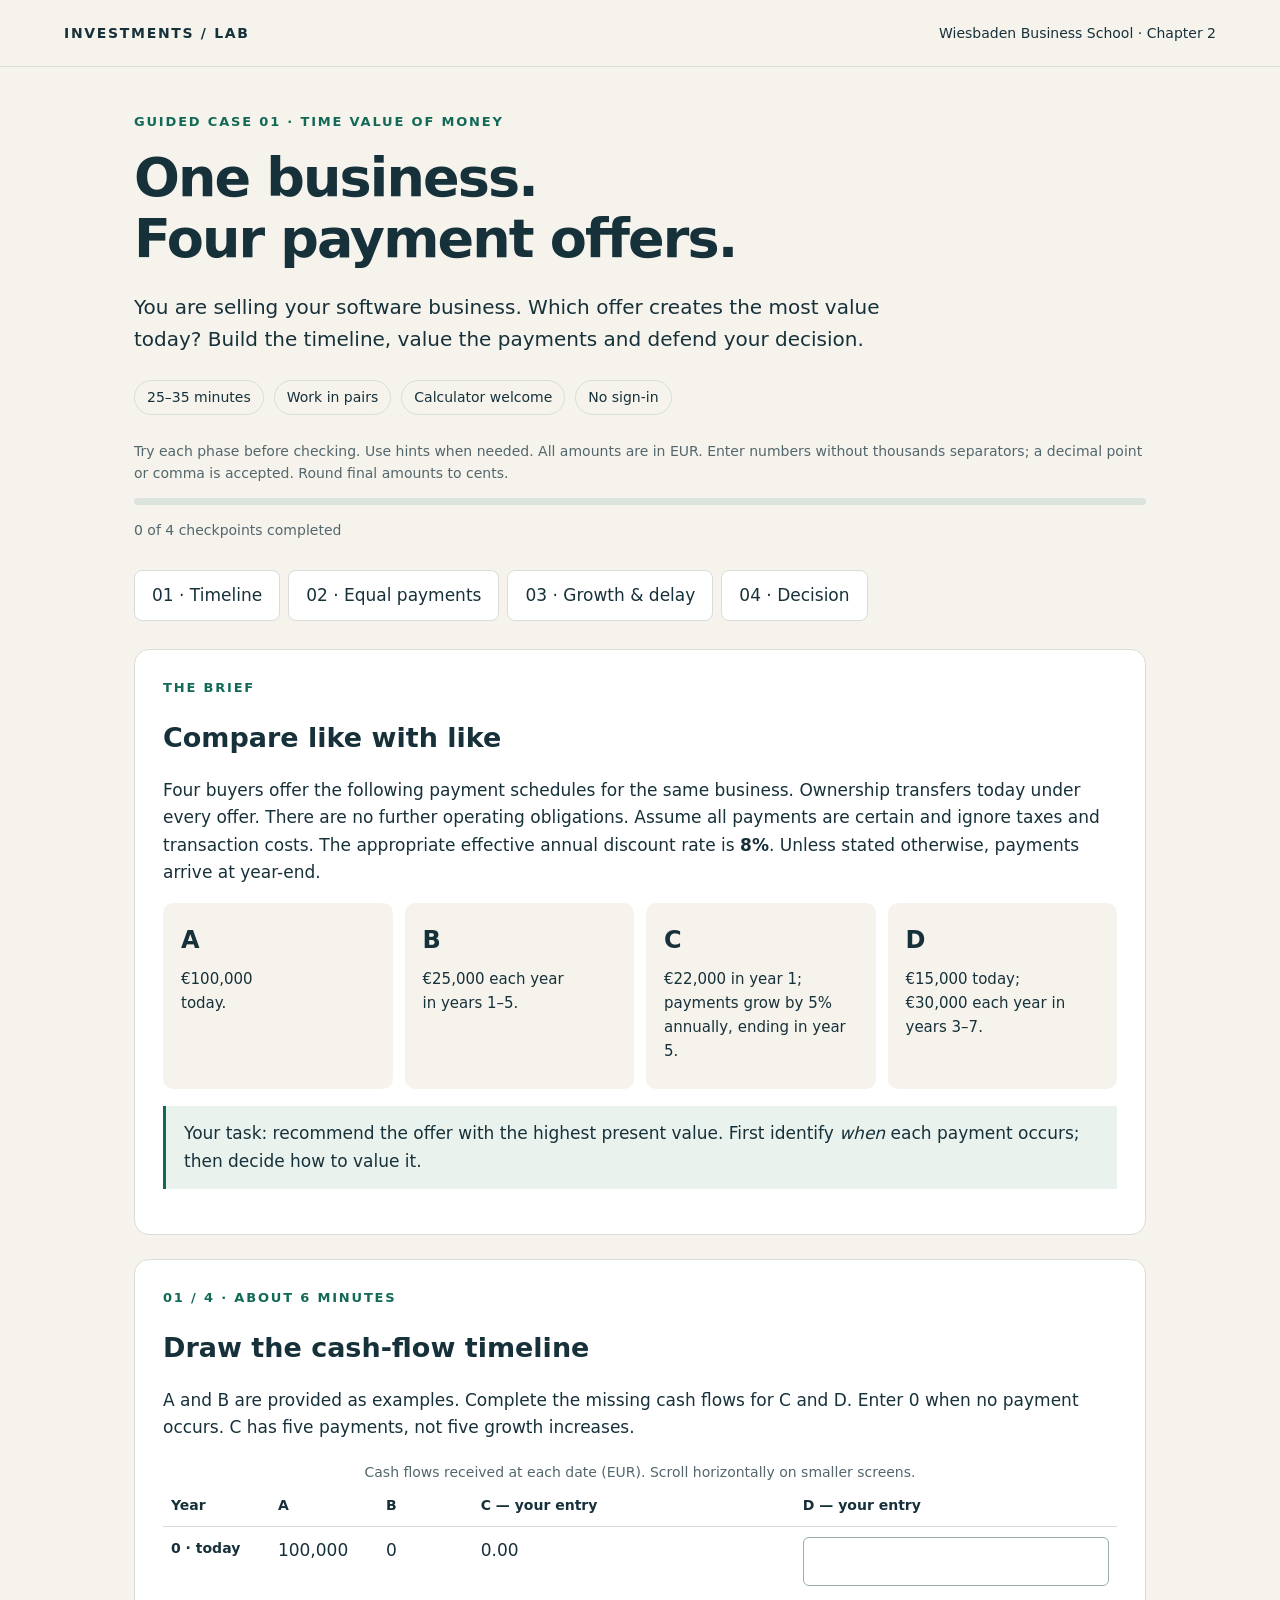
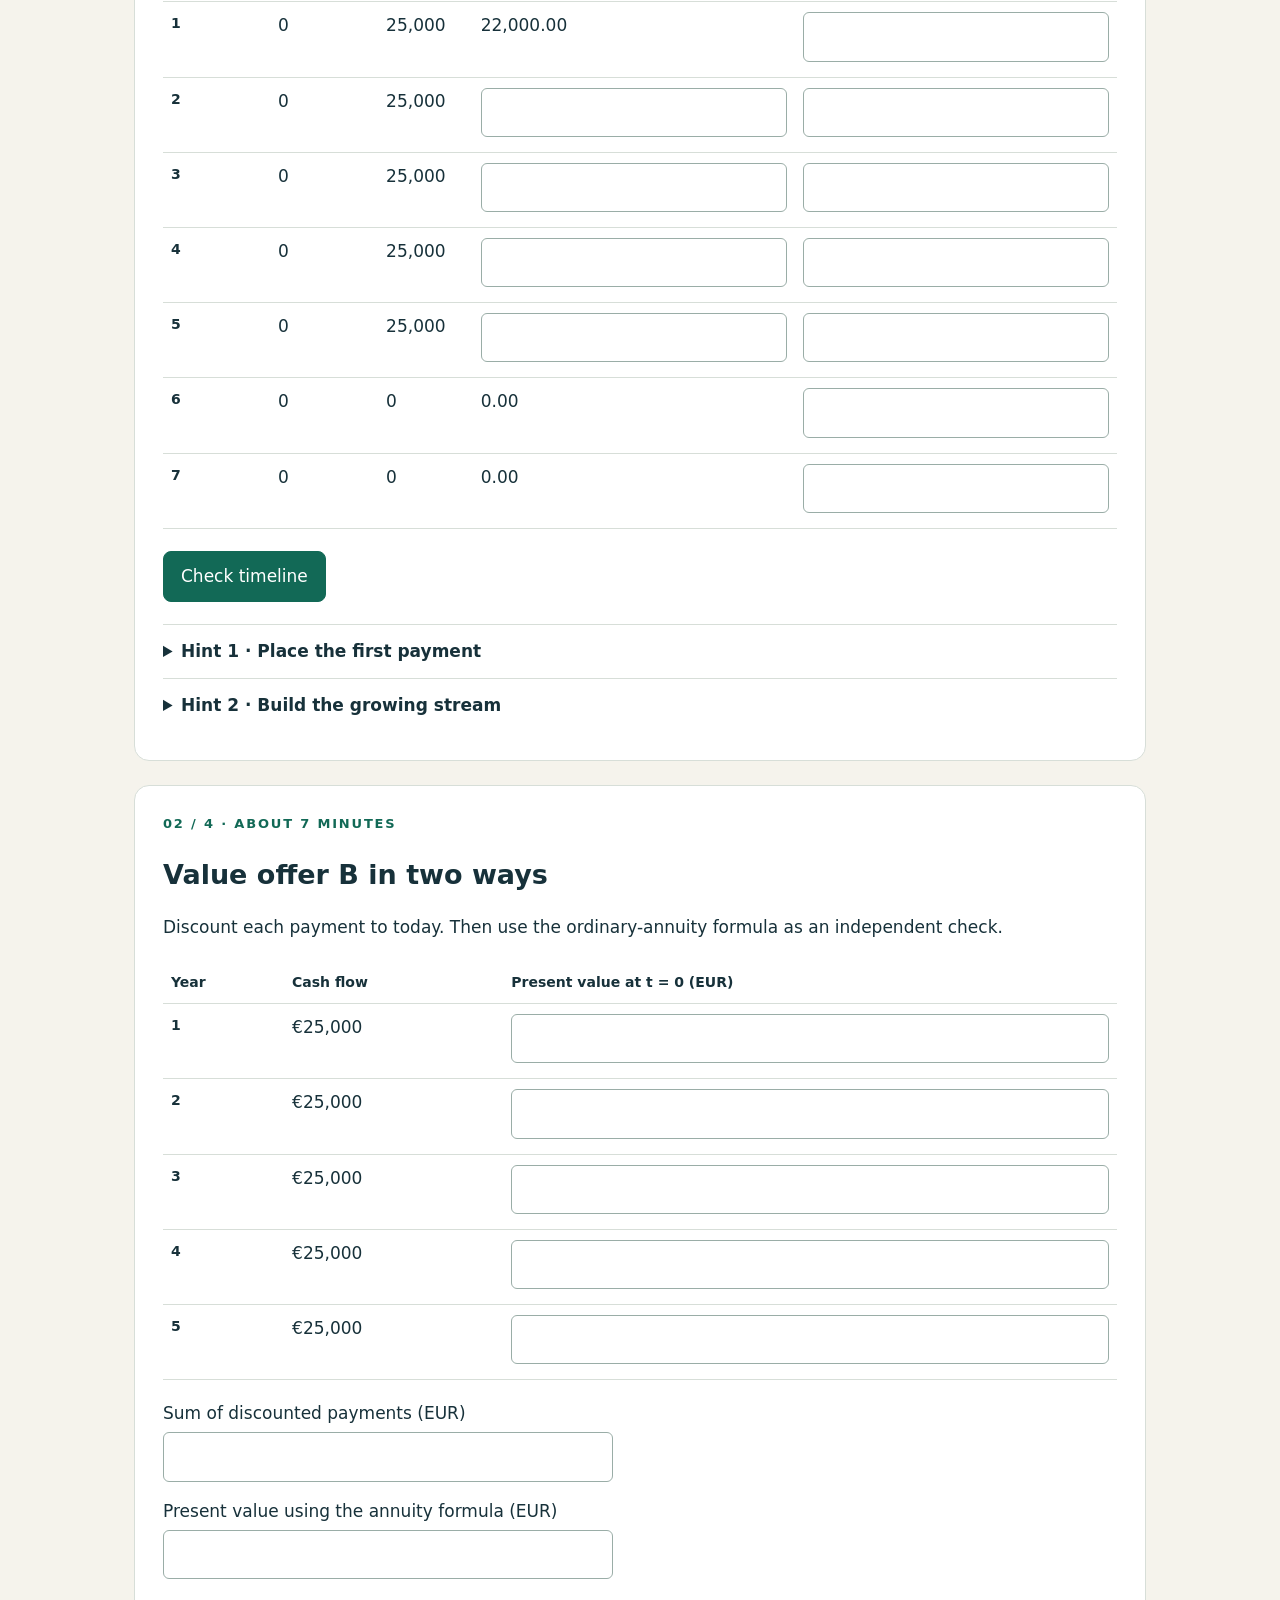
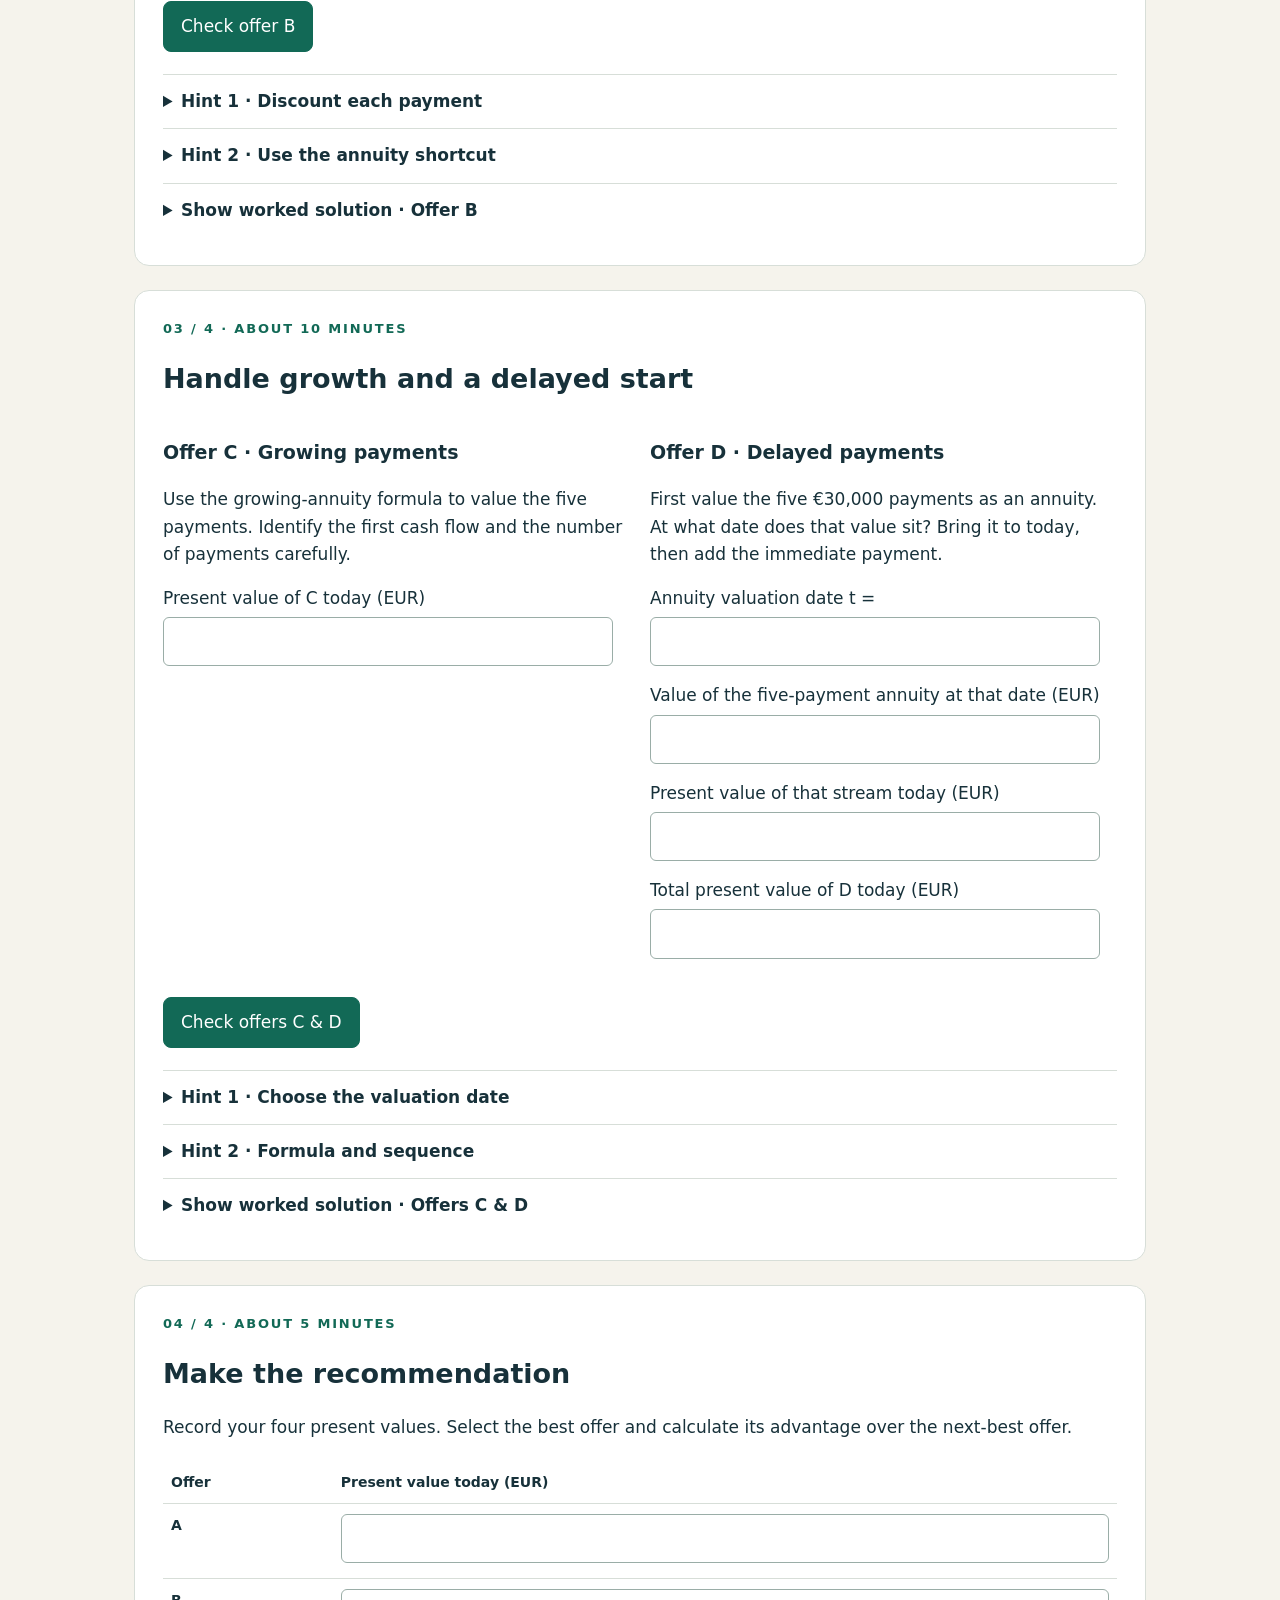
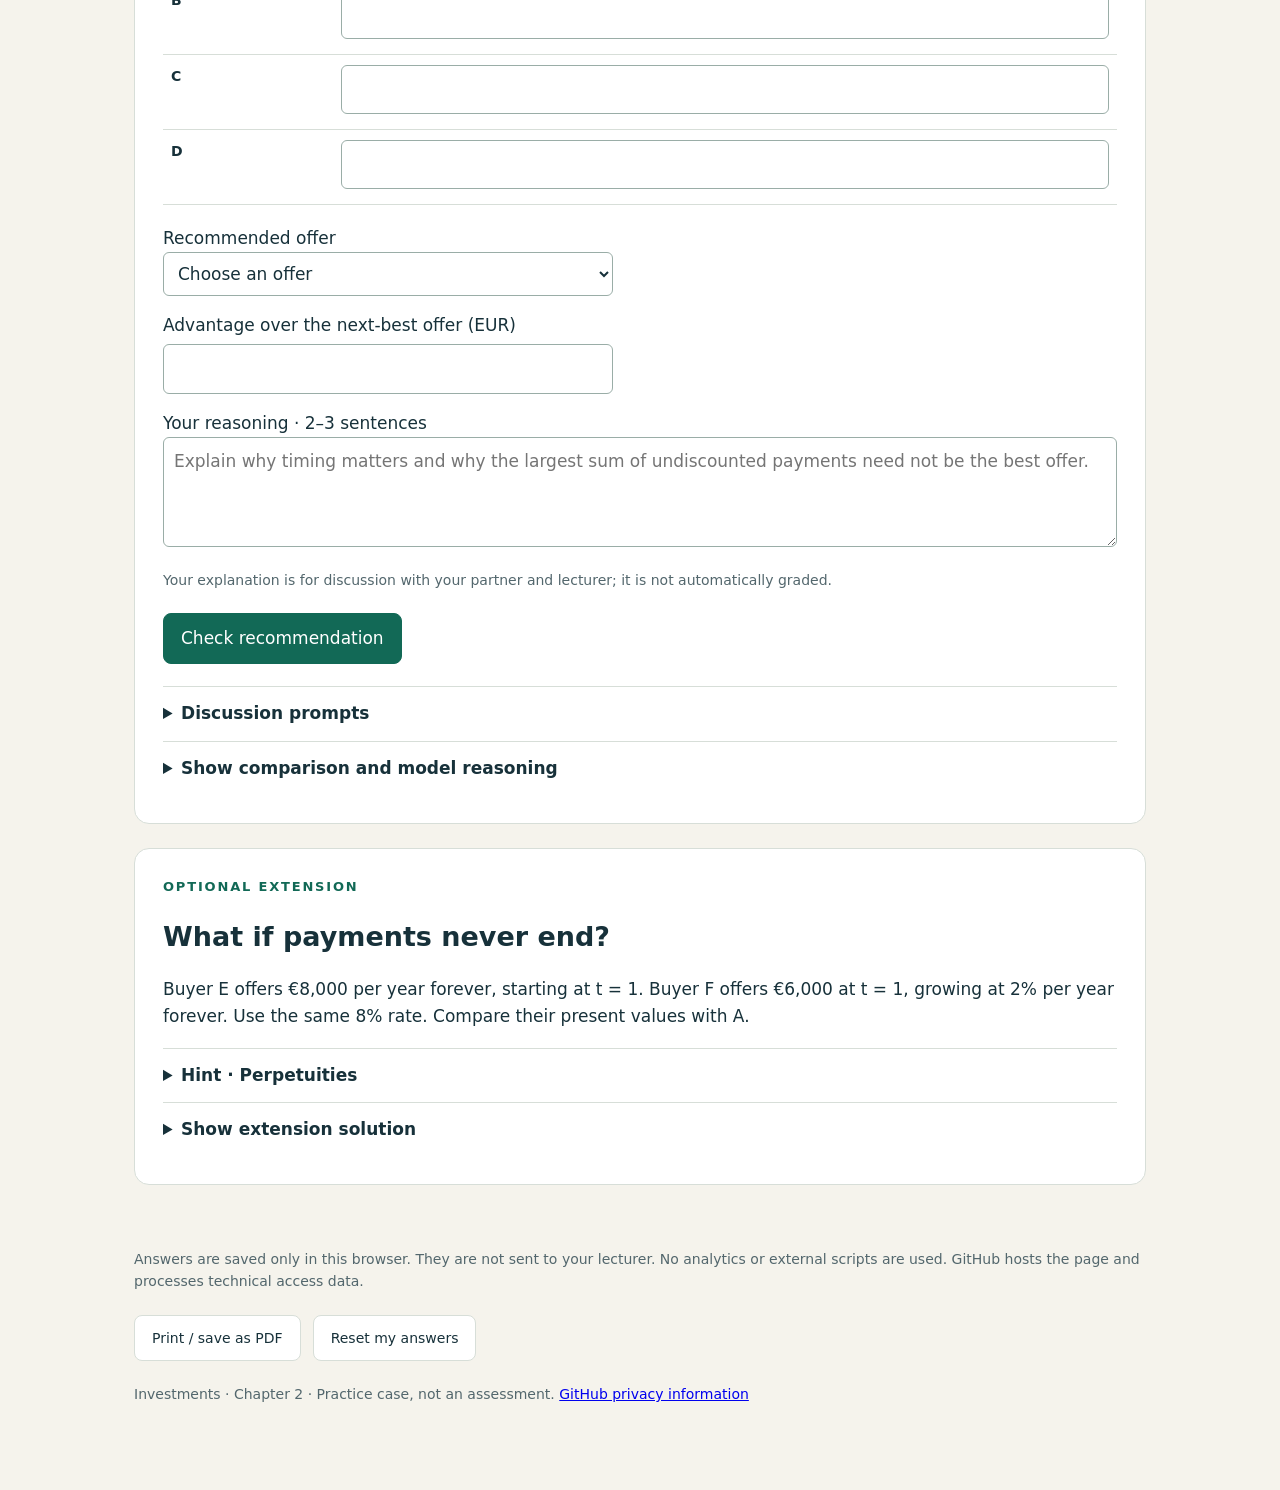
==== chapter2/index.html @ d0135a2a "Give Chapter 2 a standalone URL without links to other cases" ====
<!doctype html>
<html lang="en"><head><meta charset="utf-8"><meta name="viewport" content="width=device-width,initial-scale=1"><meta name="description" content="A guided Investments case on discounting, annuities and payment timing."><title>Investments Lab · Selling a software business</title>
<style>
:root{--ink:#17313a;--muted:#53676d;--paper:#f5f3ec;--line:#d7ded8;--green:#126956;--light:#e9f2ed;--orange:#a14916}*{box-sizing:border-box}body{margin:0;background:var(--paper);color:var(--ink);font:17px/1.6 system-ui,sans-serif}header{padding:22px max(5vw,20px);border-bottom:1px solid var(--line);display:flex;justify-content:space-between;gap:20px;font-size:14px}header strong{letter-spacing:.12em}main{max-width:1060px;margin:auto;padding:45px 24px}h1{font-size:clamp(32px,5vw,54px);line-height:1.12;letter-spacing:-.035em;margin:15px 0 22px;max-width:780px}h2{font-size:27px;line-height:1.25}h3{font-size:19px}.eyebrow{font-size:13px;text-transform:uppercase;letter-spacing:.14em;color:var(--green);font-weight:700}.lead{max-width:760px;font-size:20px}.meta{display:flex;flex-wrap:wrap;gap:10px;margin:25px 0}.meta span{border:1px solid var(--line);padding:5px 12px;border-radius:30px;font-size:14px}nav{display:flex;gap:8px;flex-wrap:wrap;margin:28px 0}button,nav a{font:inherit;cursor:pointer;border:1px solid var(--line);border-radius:8px;padding:11px 17px;background:white;color:var(--ink);text-decoration:none}button.primary{background:var(--green);color:white;border-color:var(--green)}button:hover,nav a:hover{filter:brightness(.95)}:focus-visible{outline:3px solid #c47f19;outline-offset:3px}section{background:#fff;border:1px solid var(--line);border-radius:15px;padding:28px;margin:24px 0;scroll-margin-top:15px}.cards{display:grid;grid-template-columns:repeat(4,1fr);gap:12px}.offer{background:var(--paper);padding:18px;border-radius:10px}.offer strong{display:block;font-size:24px}.offer p{margin:8px 0;font-size:15px}.note{background:var(--light);border-left:3px solid var(--green);padding:14px 18px}.small,footer{font-size:14px;color:var(--muted)}.table-wrap{overflow:auto;margin:20px 0}table{width:100%;border-collapse:collapse;text-align:left}th,td{border-bottom:1px solid var(--line);padding:10px 8px;vertical-align:top}th{font-size:14px}input,select,textarea{font:inherit;padding:10px;border:1px solid #9aada7;border-radius:6px;width:100%;background:white;color:var(--ink)}input{min-width:112px}textarea{min-height:110px}label{display:block}td label{font-size:13px}.field{margin:16px 0;max-width:450px}.field input{margin-top:5px}.feedback{font-size:13px;display:block;max-width:260px;line-height:1.4;margin-top:5px}.good{color:#126344}.bad{color:#a03719}input[aria-invalid=true]{border-color:#a03719;background:#fff7f2}input[data-ok=true]{border-color:#126344;background:#f1f9f4}.actions{display:flex;gap:12px;align-items:center;flex-wrap:wrap;margin:22px 0}.status{font-weight:600}details{border-top:1px solid var(--line);padding:13px 0}summary{cursor:pointer;font-weight:600}details p{max-width:800px}.formula{font-family:ui-monospace,monospace;background:var(--paper);padding:14px;overflow-wrap:anywhere}.progress{height:7px;border-radius:9px;background:#dbe3dd;overflow:hidden}.progress div{height:100%;background:var(--green);width:0;transition:width .3s}footer{padding:25px 0}.two{display:grid;grid-template-columns:1fr 1fr;gap:20px}@media(max-width:760px){.cards,.two{grid-template-columns:1fr 1fr}section{padding:18px}main{padding:28px 16px}header{font-size:12px}.two{grid-template-columns:1fr}}@media(max-width:440px){.cards{grid-template-columns:1fr}header{flex-direction:column;gap:3px}}@media print{nav,button,footer{display:none}section{break-inside:avoid}body{background:white}}
</style></head><body>
<header><strong>INVESTMENTS / LAB</strong><span>Wiesbaden Business School · Chapter 2</span></header>
<main><div class="eyebrow">Guided case 01 · Time value of money</div><h1>One business.<br>Four payment offers.</h1><p class="lead">You are selling your software business. Which offer creates the most value today? Build the timeline, value the payments and defend your decision.</p><div class="meta"><span>25–35 minutes</span><span>Work in pairs</span><span>Calculator welcome</span><span>No sign-in</span></div>
<p class="small">Try each phase before checking. Use hints when needed. All amounts are in EUR. Enter numbers without thousands separators; a decimal point or comma is accepted. Round final amounts to cents.</p><div class="progress" aria-hidden="true"><div id="bar"></div></div><p id="progress" class="small" aria-live="polite">0 of 4 checkpoints completed</p><nav aria-label="Case phases"><a href="#phase1">01 · Timeline</a><a href="#phase2">02 · Equal payments</a><a href="#phase3">03 · Growth & delay</a><a href="#phase4">04 · Decision</a></nav>
<section aria-labelledby="brief"><div class="eyebrow">The brief</div><h2 id="brief">Compare like with like</h2><p>Four buyers offer the following payment schedules for the same business. Ownership transfers today under every offer. There are no further operating obligations. Assume all payments are certain and ignore taxes and transaction costs. The appropriate effective annual discount rate is <strong>8%</strong>. Unless stated otherwise, payments arrive at year-end.</p><div class="cards"><article class="offer"><strong>A</strong><p>€100,000<br>today.</p></article><article class="offer"><strong>B</strong><p>€25,000 each year<br>in years 1–5.</p></article><article class="offer"><strong>C</strong><p>€22,000 in year 1;<br>payments grow by 5% annually, ending in year 5.</p></article><article class="offer"><strong>D</strong><p>€15,000 today;<br>€30,000 each year in years 3–7.</p></article></div><p class="note">Your task: recommend the offer with the highest present value. First identify <em>when</em> each payment occurs; then decide how to value it.</p></section>
<section id="phase1"><div class="eyebrow">01 / 4 · About 6 minutes</div><h2>Draw the cash-flow timeline</h2><p>A and B are provided as examples. Complete the missing cash flows for C and D. Enter 0 when no payment occurs. C has five payments, not five growth increases.</p><div class="table-wrap"><table><caption class="small">Cash flows received at each date (EUR). Scroll horizontally on smaller screens.</caption><thead><tr><th scope="col">Year</th><th scope="col">A</th><th scope="col">B</th><th scope="col">C — your entry</th><th scope="col">D — your entry</th></tr></thead><tbody id="timeline"></tbody></table></div><div class="actions"><button class="primary" data-check="1">Check timeline</button><span class="status" id="status1" role="status"></span></div><details><summary>Hint 1 · Place the first payment</summary><p>C begins at t = 1. D contains a payment at t = 0 and a separate stream starting at t = 3.</p></details><details><summary>Hint 2 · Build the growing stream</summary><p>For C, multiply the previous year's payment by 1.05. Equivalently: Cₜ = 22,000 × 1.05^(t − 1), for t = 1, …, 5. Keep full precision while calculating.</p></details></section>
<section id="phase2"><div class="eyebrow">02 / 4 · About 7 minutes</div><h2>Value offer B in two ways</h2><p>Discount each payment to today. Then use the ordinary-annuity formula as an independent check.</p><div class="table-wrap"><table><thead><tr><th>Year</th><th>Cash flow</th><th>Present value at t = 0 (EUR)</th></tr></thead><tbody id="discounts"></tbody></table></div><div id="bfields"></div><div class="actions"><button class="primary" data-check="2">Check offer B</button><span class="status" id="status2" role="status"></span></div><details><summary>Hint 1 · Discount each payment</summary><p>A year-t payment is divided by (1.08)^t. The payment at t = 1 is discounted once.</p></details><details><summary>Hint 2 · Use the annuity shortcut</summary><p class="formula">PV₀ = C × [1 − (1 + r)^(−n)] / r</p><p>Here C = 25,000, r = 0.08 and n = 5. The first payment is one period after the valuation date.</p></details><details><summary>Show worked solution · Offer B</summary><p>Discounted payments: €23,148.15; €21,433.47; €19,845.81; €18,375.75; €17,014.58. Their sum (using unrounded values) is <strong>€99,817.75</strong>. The annuity formula gives the same result. Adding rounded entries can differ by a few cents.</p></details></section>
<section id="phase3"><div class="eyebrow">03 / 4 · About 10 minutes</div><h2>Handle growth and a delayed start</h2><div class="two"><article><h3>Offer C · Growing payments</h3><p>Use the growing-annuity formula to value the five payments. Identify the first cash flow and the number of payments carefully.</p><div id="cfields"></div></article><article><h3>Offer D · Delayed payments</h3><p>First value the five €30,000 payments as an annuity. At what date does that value sit? Bring it to today, then add the immediate payment.</p><div id="dfields"></div></article></div><div class="actions"><button class="primary" data-check="3">Check offers C & D</button><span class="status" id="status3" role="status"></span></div><details><summary>Hint 1 · Choose the valuation date</summary><p>The standard annuity formula gives a value one period before the first payment. D's first annual payment is at t = 3. The immediate €15,000 is already a value at t = 0.</p></details><details><summary>Hint 2 · Formula and sequence</summary><p class="formula">C: PV₀ = C₁ / (r − g) × [1 − ((1 + g)/(1 + r))^n]</p><p>Use C₁ = 22,000, r = 0.08, g = 0.05, n = 5.</p><p class="formula">D: PV₂ = 30,000 × [1 − 1.08^(−5)] / 0.08<br>PV₀ = 15,000 + PV₂ / 1.08²</p></details><details><summary>Show worked solution · Offers C & D</summary><p>C: <strong>€96,348.42</strong> today. D: annuity value at t = 2 is <strong>€119,781.30</strong>; discounted to t = 0 it is <strong>€102,693.16</strong>. Add €15,000 today to obtain <strong>€117,693.16</strong>. Discounting the annuity value for three years would move it one year too far.</p></details></section>
<section id="phase4"><div class="eyebrow">04 / 4 · About 5 minutes</div><h2>Make the recommendation</h2><p>Record your four present values. Select the best offer and calculate its advantage over the next-best offer.</p><div id="comparison" class="table-wrap"></div><label class="field">Recommended offer<select id="choice"><option value="">Choose an offer</option><option>A</option><option>B</option><option>C</option><option>D</option></select></label><div id="advantage"></div><label for="reason">Your reasoning · 2–3 sentences</label><textarea id="reason" placeholder="Explain why timing matters and why the largest sum of undiscounted payments need not be the best offer."></textarea><p class="small">Your explanation is for discussion with your partner and lecturer; it is not automatically graded.</p><div class="actions"><button class="primary" data-check="4">Check recommendation</button><span class="status" id="status4" role="status"></span></div><details><summary>Discussion prompts</summary><p>Why is comparing undiscounted totals insufficient? How do the amounts and timing of C’s payments differ from B’s? What assumptions make a single 8% rate appropriate here? Would your recommendation necessarily remain valid if payment risk differed across buyers?</p></details><details><summary>Show comparison and model reasoning</summary><p><strong>D (€117,693.16) &gt; A (€100,000.00) &gt; B (€99,817.75) &gt; C (€96,348.42).</strong> D is worth €17,693.16 more today than the next-best offer, A. C totals €121,563.89, which is <strong>less</strong> than B's €125,000. Both payment amounts and their timing affect value; nominal totals alone cannot determine a present-value ranking. Under the stated assumptions, select D.</p></details></section>
<section><div class="eyebrow">Optional extension</div><h2>What if payments never end?</h2><p>Buyer E offers €8,000 per year forever, starting at t = 1. Buyer F offers €6,000 at t = 1, growing at 2% per year forever. Use the same 8% rate. Compare their present values with A.</p><details><summary>Hint · Perpetuities</summary><p>For E use C/r. For F use C₁/(r − g); this requires r &gt; g.</p></details><details><summary>Show extension solution</summary><p>E: 8,000/0.08 = €100,000. F: 6,000/(0.08 − 0.02) = €100,000. Both equal A in present value under the assumptions.</p></details></section>
<footer><p id="saveState" role="status">Answers are saved only in this browser. They are not sent to your lecturer. No analytics or external scripts are used. GitHub hosts the page and processes technical access data.</p><div class="actions"><button id="print">Print / save as PDF</button><button id="reset">Reset my answers</button></div><p>Investments · Chapter 2 · Practice case, not an assessment. <a href="https://docs.github.com/en/site-policy/privacy-policies/github-general-privacy-statement">GitHub privacy information</a></p></footer></main>
<script>
'use strict';
const KEY='investments-case-01-v1', fields={},completed=new Set();
const fmt=n=>n.toLocaleString('en-GB',{minimumFractionDigits:2,maximumFractionDigits:2});
const ann=(c,n,r=.08)=>c*(1-(1+r)**(-n))/r;
const pvB=ann(25000,5),pvC=22000/(.08-.05)*(1-(1.05/1.08)**5),d2=ann(30000,5),d0=d2/1.08**2+15000;
function input(id,expected,phase,label,hint,tol=.05){fields[id]={expected,phase,hint,tol};return `<input id="${id}" aria-label="${label}" aria-describedby="f-${id}" inputmode="decimal" autocomplete="off"><span class="feedback" id="f-${id}"></span>`}
function field(id,n,p,label,hint,tol){return `<label class="field">${label}${input(id,n,p,label,hint,tol)}</label>`}
for(let t=0;t<=7;t++){let c=t>=1&&t<=5?22000*1.05**(t-1):0,d=t===0?15000:t>=3?30000:0;document.querySelector('#timeline').insertAdjacentHTML('beforeend',`<tr><th scope="row">${t===0?'0 · today':t}</th><td>${t===0?'100,000':'0'}</td><td>${t>=1&&t<=5?'25,000':'0'}</td><td>${[0,1,6,7].includes(t)?fmt(c):input('c'+t,c,1,'Offer C, year '+t,'Start with €22,000 at t = 1 and apply 5% growth each following year.')}</td><td>${input('d'+t,d,1,'Offer D, year '+t,'€15,000 today; €30,000 in years 3–7; otherwise 0.')}</td></tr>`)}
for(let t=1;t<=5;t++)document.querySelector('#discounts').insertAdjacentHTML('beforeend',`<tr><th scope="row">${t}</th><td>€25,000</td><td>${input('b'+t,25000/1.08**t,2,'Discounted payment, year '+t,'Divide €25,000 by 1.08 raised to the payment year.')}</td></tr>`);
document.querySelector('#bfields').innerHTML=field('bsum',pvB,2,'Sum of discounted payments (EUR)','Add the five discounted payments.')+field('bann',pvB,2,'Present value using the annuity formula (EUR)','Use five payments and r = 0.08.');
document.querySelector('#cfields').innerHTML=field('cpv',pvC,3,'Present value of C today (EUR)','Use the year-1 payment, five payments, and g = 0.05.');
document.querySelector('#dfields').innerHTML=field('date',2,3,'Annuity valuation date t =','The value sits one period before the first payment.',0)+field('dann',d2,3,'Value of the five-payment annuity at that date (EUR)','Use €30,000 and five annual payments.')+field('dstream',d2/1.08**2,3,'Present value of that stream today (EUR)','Discount the annuity value from t = 2 to t = 0.')+field('dpv',d0,3,'Total present value of D today (EUR)','Add the immediate €15,000 to the discounted stream.');
document.querySelector('#comparison').innerHTML='<table><thead><tr><th>Offer</th><th>Present value today (EUR)</th></tr></thead><tbody>'+Object.entries({A:100000,B:pvB,C:pvC,D:d0}).map(([k,v])=>`<tr><th scope="row">${k}</th><td>${input('final'+k,v,4,'Final present value of '+k,'Revisit the corresponding valuation; compare all offers at t = 0.')}</td></tr>`).join('')+'</tbody></table>';
document.querySelector('#advantage').innerHTML=field('gap',d0-100000,4,'Advantage over the next-best offer (EUR)','Subtract the second-highest PV from the highest PV.');
function parse(s){s=s.trim().replace(/\s/g,'');if(!/^[+-]?\d+(?:[.,]\d+)?$/.test(s))return NaN;return Number(s.replace(',','.'))}
function value(id){return parse(document.getElementById(id).value)}
function follows(id,n){let own;if(id==='bsum'){own=[1,2,3,4,5].reduce((s,t)=>s+value('b'+t),0)}if(id==='dstream')own=value('dann')/1.08**value('date');if(id==='dpv')own=value('dstream')+15000;if(id==='cpv')own=22000/1.08+[2,3,4,5].reduce((s,t)=>s+value('c'+t)/1.08**t,0);return Number.isFinite(own)&&Math.abs(n-own)<=.06}
function progress(){document.getElementById('bar').style.width=completed.size*25+'%';document.getElementById('progress').textContent=completed.size+' of 4 checkpoints completed'}
function check(p){let ok=true;for(const[id,f]of Object.entries(fields)){if(f.phase!==p)continue;const el=document.getElementById(id),n=value(id),good=Number.isFinite(n)&&Math.abs(n-f.expected)<=f.tol;const msg=document.getElementById('f-'+id);el.setAttribute('aria-invalid',String(!good));el.dataset.ok=String(good);msg.className='feedback '+(good?'good':'bad');msg.textContent=good?'Correct.':!Number.isFinite(n)?'Enter a number without thousands separators.':follows(id,n)?'Consistent with your earlier entries. Recheck the earlier values or valuation date.':f.hint;ok=ok&&good}
if(p===4&&document.getElementById('choice').value!=='D')ok=false;
if(ok)completed.add(p);else completed.delete(p);document.getElementById('status'+p).textContent=ok?(p===4?'Numerical checks complete. Discuss your reasoning.':'Checkpoint complete.'):'Revisit the marked entries'+(p===4?' and your selected offer.':'.');progress();save()}
function save(){const answers={};document.querySelectorAll('input,select,textarea').forEach(el=>answers[el.id]=el.value);try{localStorage.setItem(KEY,JSON.stringify({answers,completed:[...completed]}))}catch{document.getElementById('saveState').textContent='Browser storage is unavailable. Keep this tab open or print your work; answers will not be saved.'}}
try{const data=JSON.parse(localStorage.getItem(KEY)||'{}');Object.entries(data.answers||{}).forEach(([id,v])=>{const el=document.getElementById(id);if(el)el.value=String(v)});for(const p of data.completed||[])if([1,2,3,4].includes(p))completed.add(p);progress()}catch{}
document.querySelectorAll('[data-check]').forEach(b=>b.addEventListener('click',()=>check(Number(b.dataset.check))));
document.querySelectorAll('input,select,textarea').forEach(el=>el.addEventListener('input',()=>{const phase=fields[el.id]?.phase||(el.id==='choice'?4:0);if(phase){completed.delete(phase);document.getElementById('status'+phase).textContent='Changed — check this phase again.';progress()}if(fields[el.id]){el.removeAttribute('aria-invalid');delete el.dataset.ok;document.getElementById('f-'+el.id).textContent=''}save()}));
document.getElementById('print').addEventListener('click',()=>window.print());document.getElementById('reset').addEventListener('click',()=>{if(confirm('Clear all your answers on this device?')){document.querySelectorAll('input,select,textarea').forEach(el=>{el.value='';el.removeAttribute('aria-invalid');delete el.dataset.ok});document.querySelectorAll('.feedback,.status').forEach(el=>el.textContent='');completed.clear();progress();save()}});
</script></body></html>
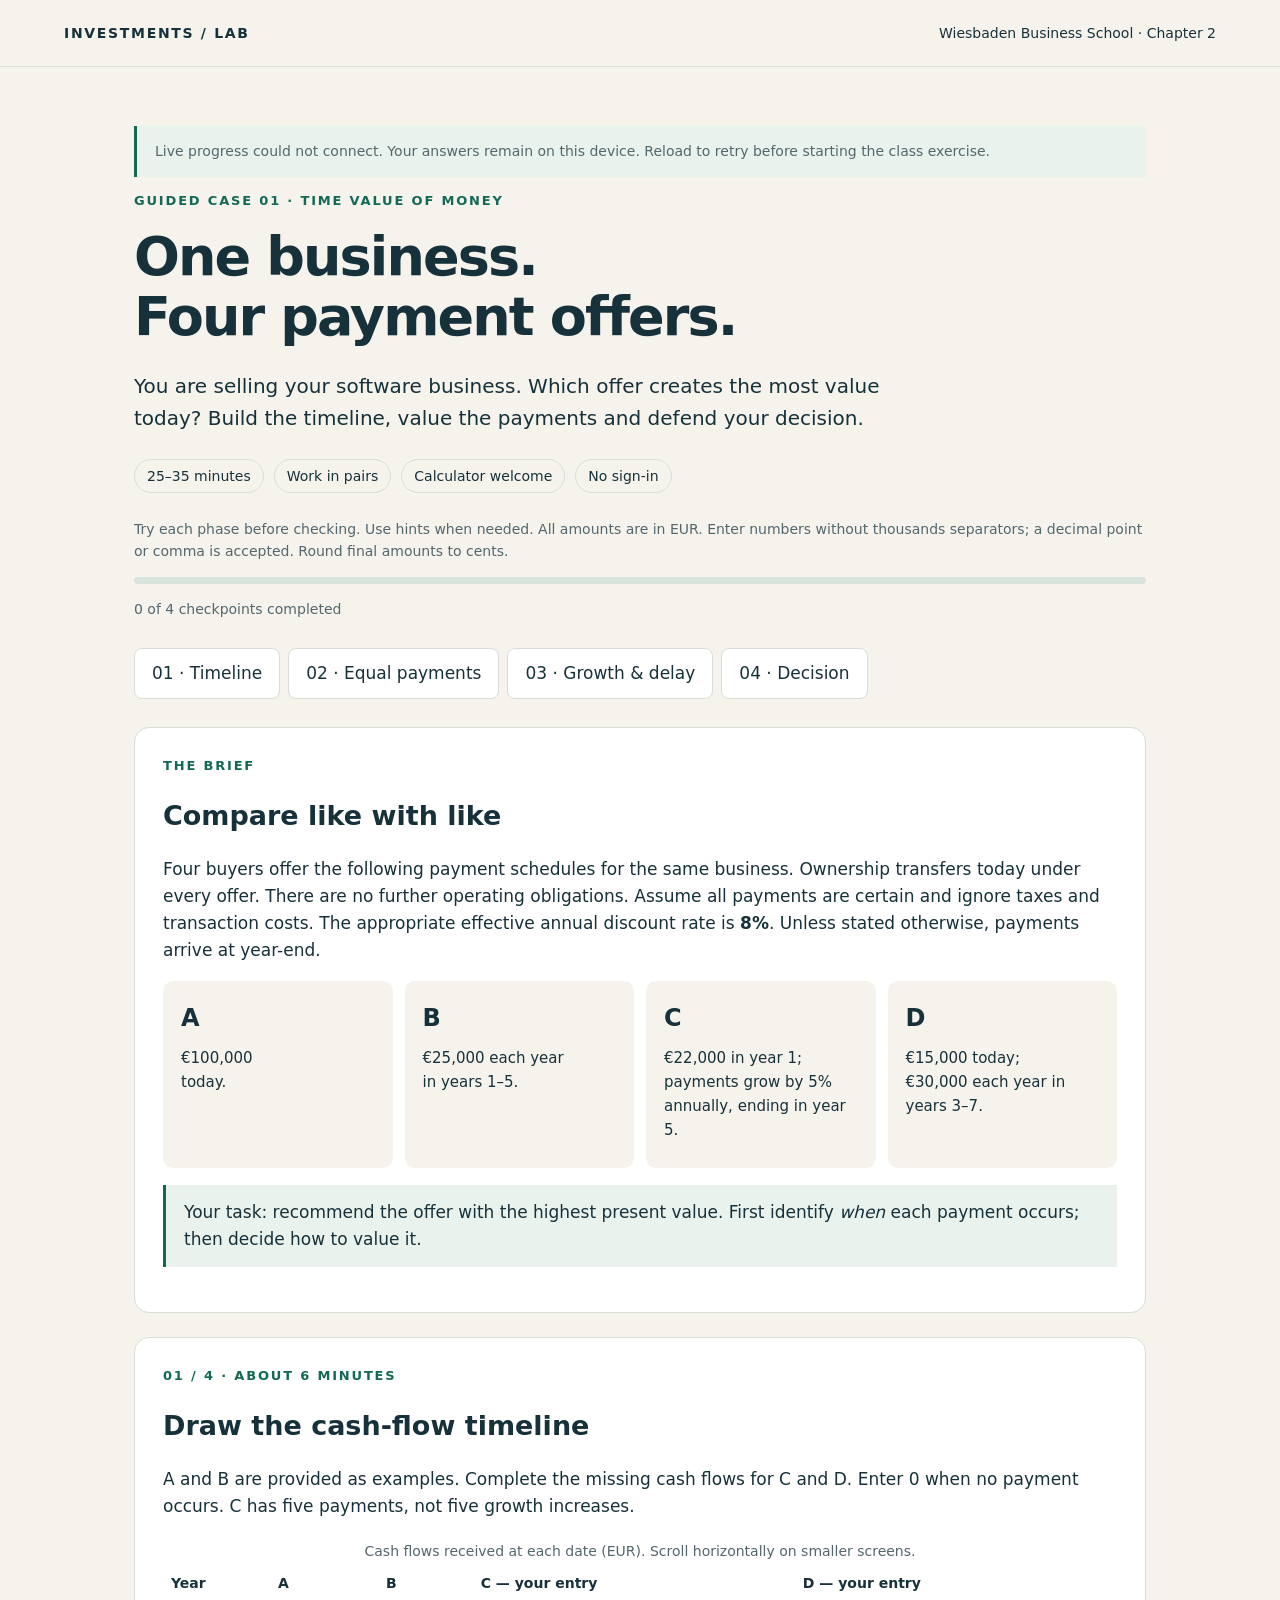
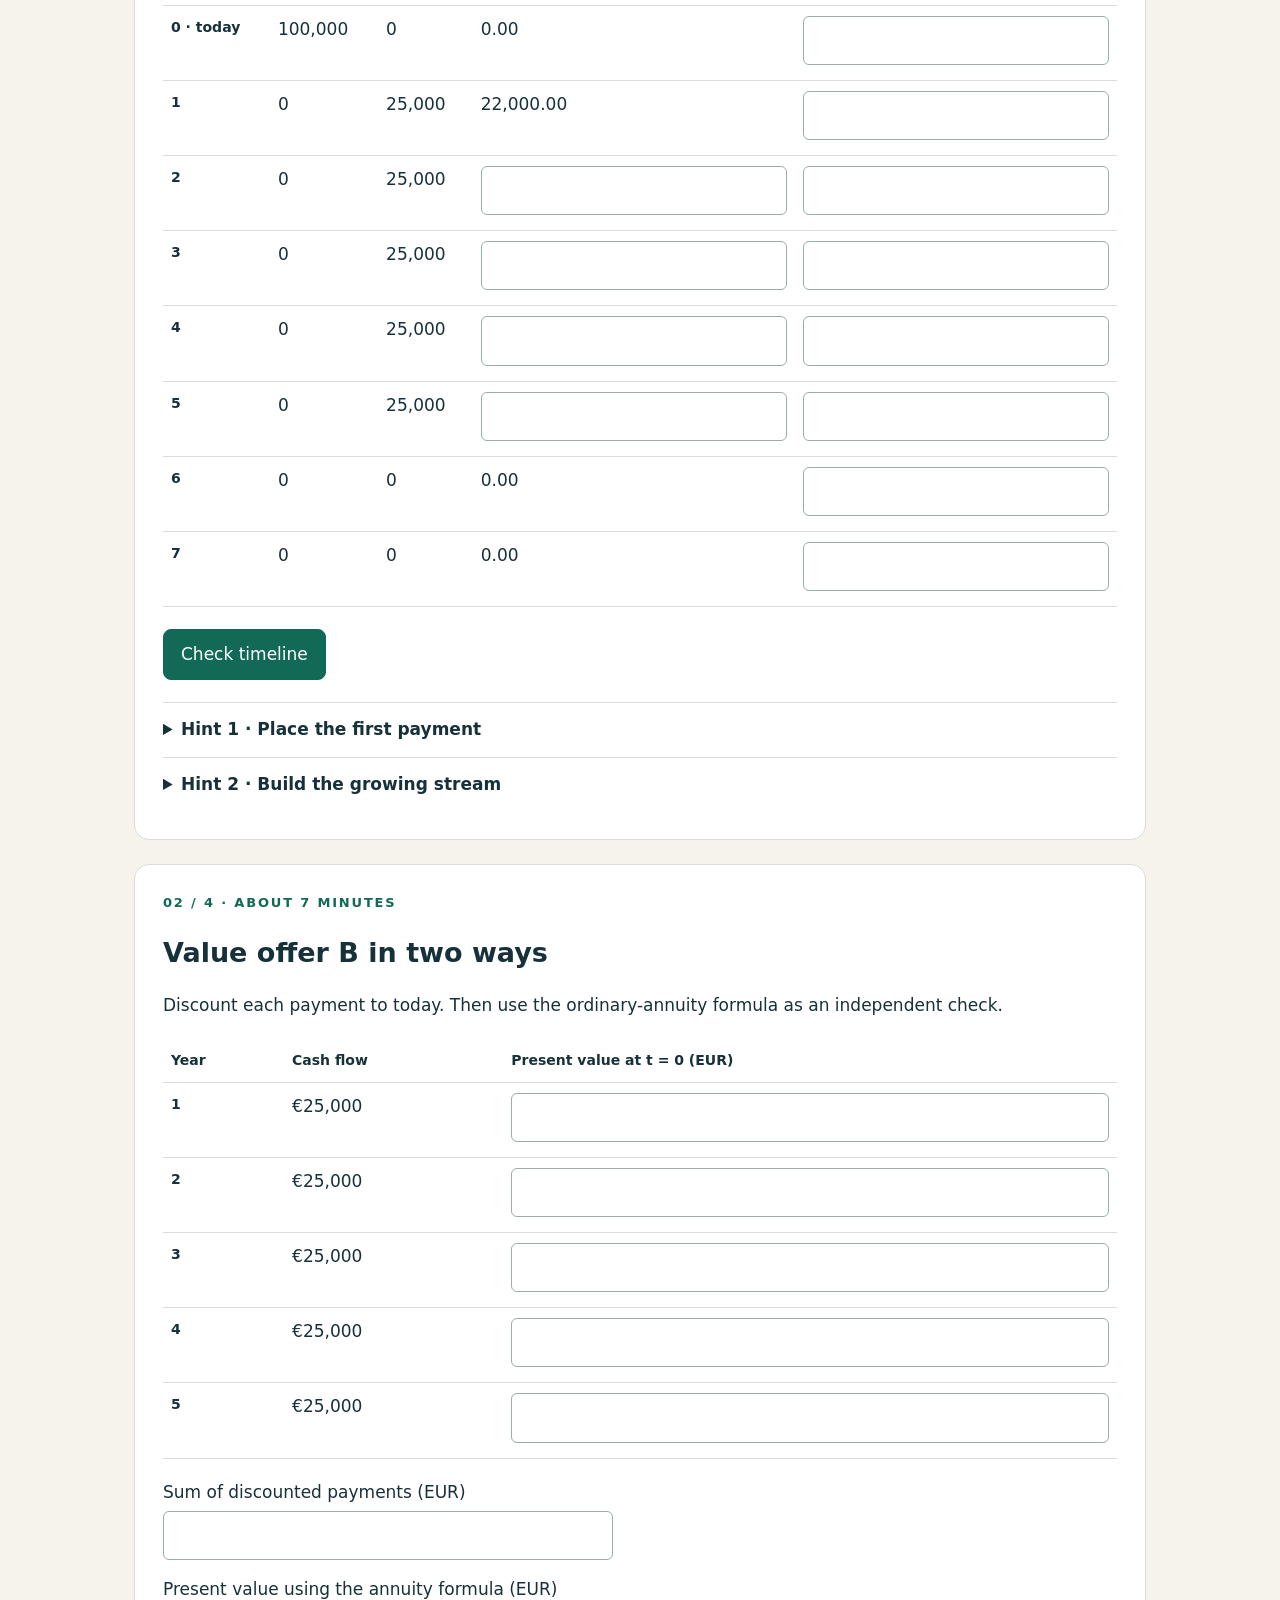
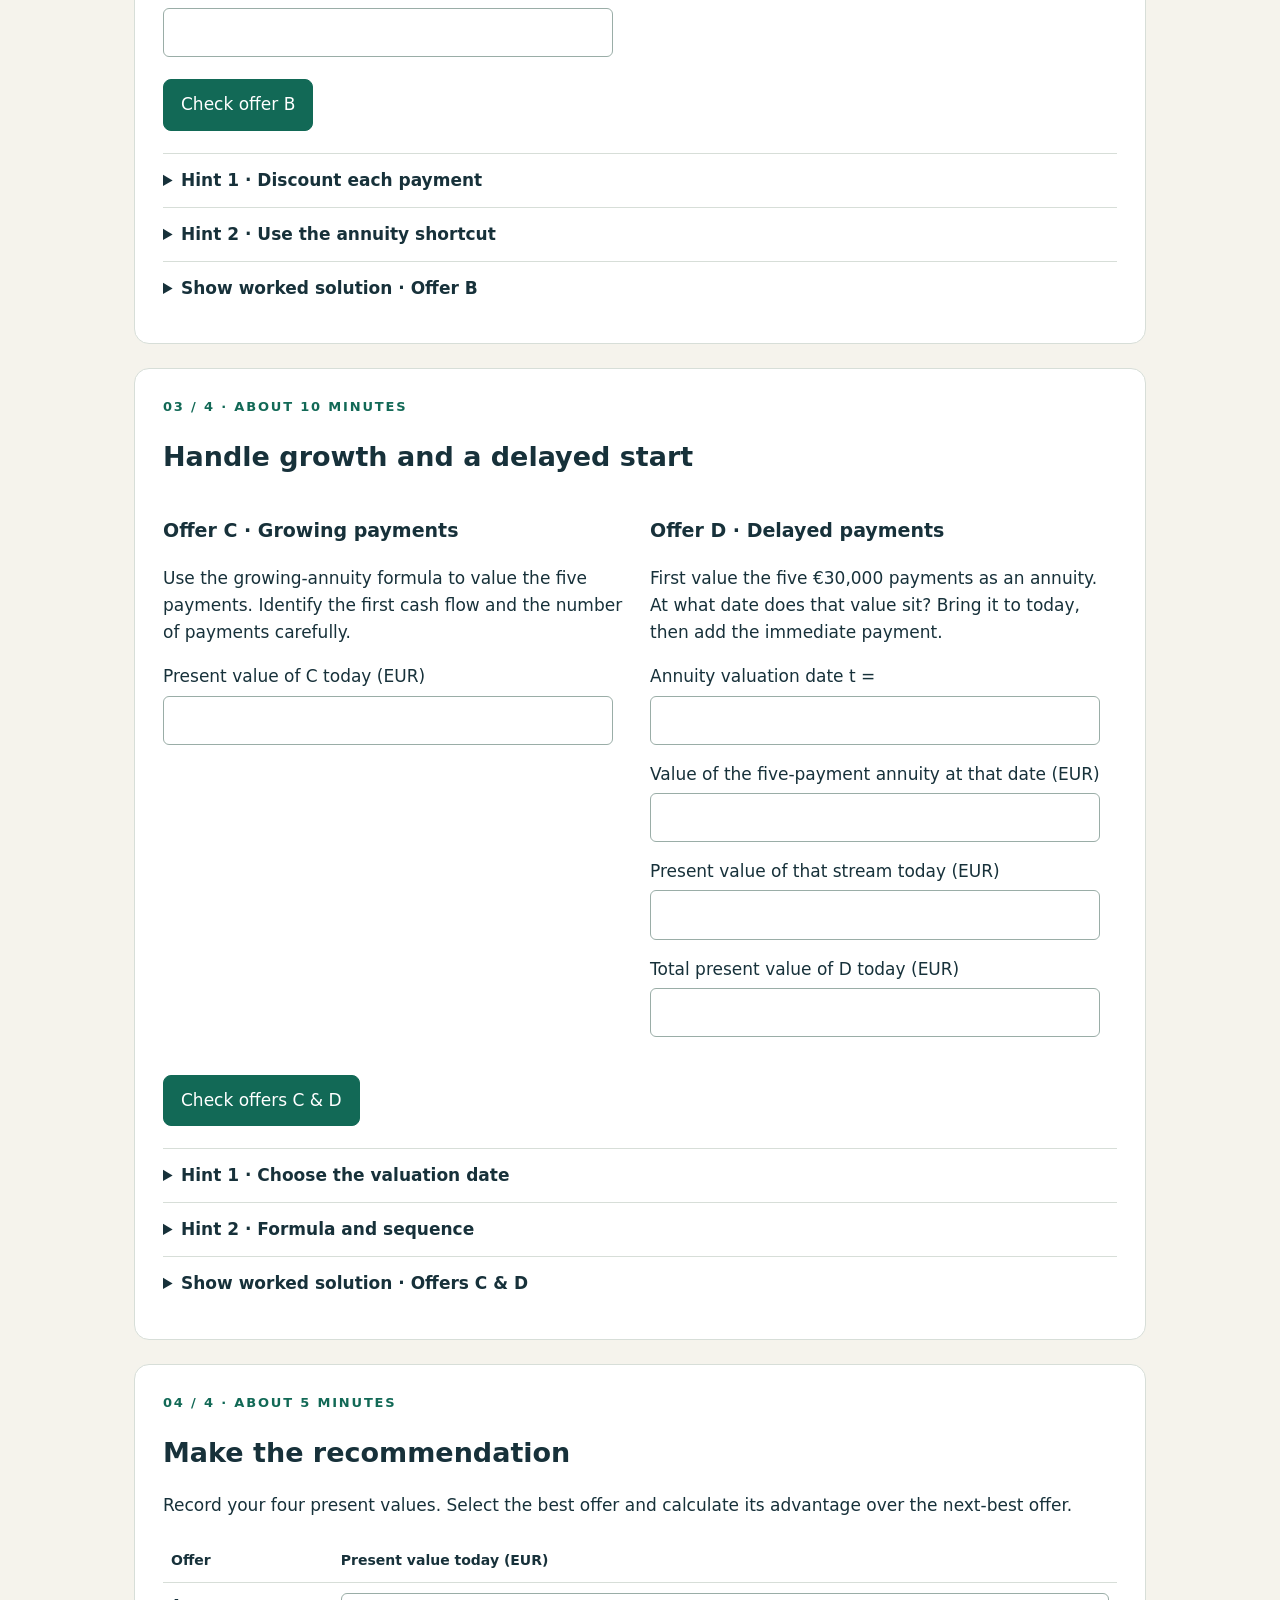
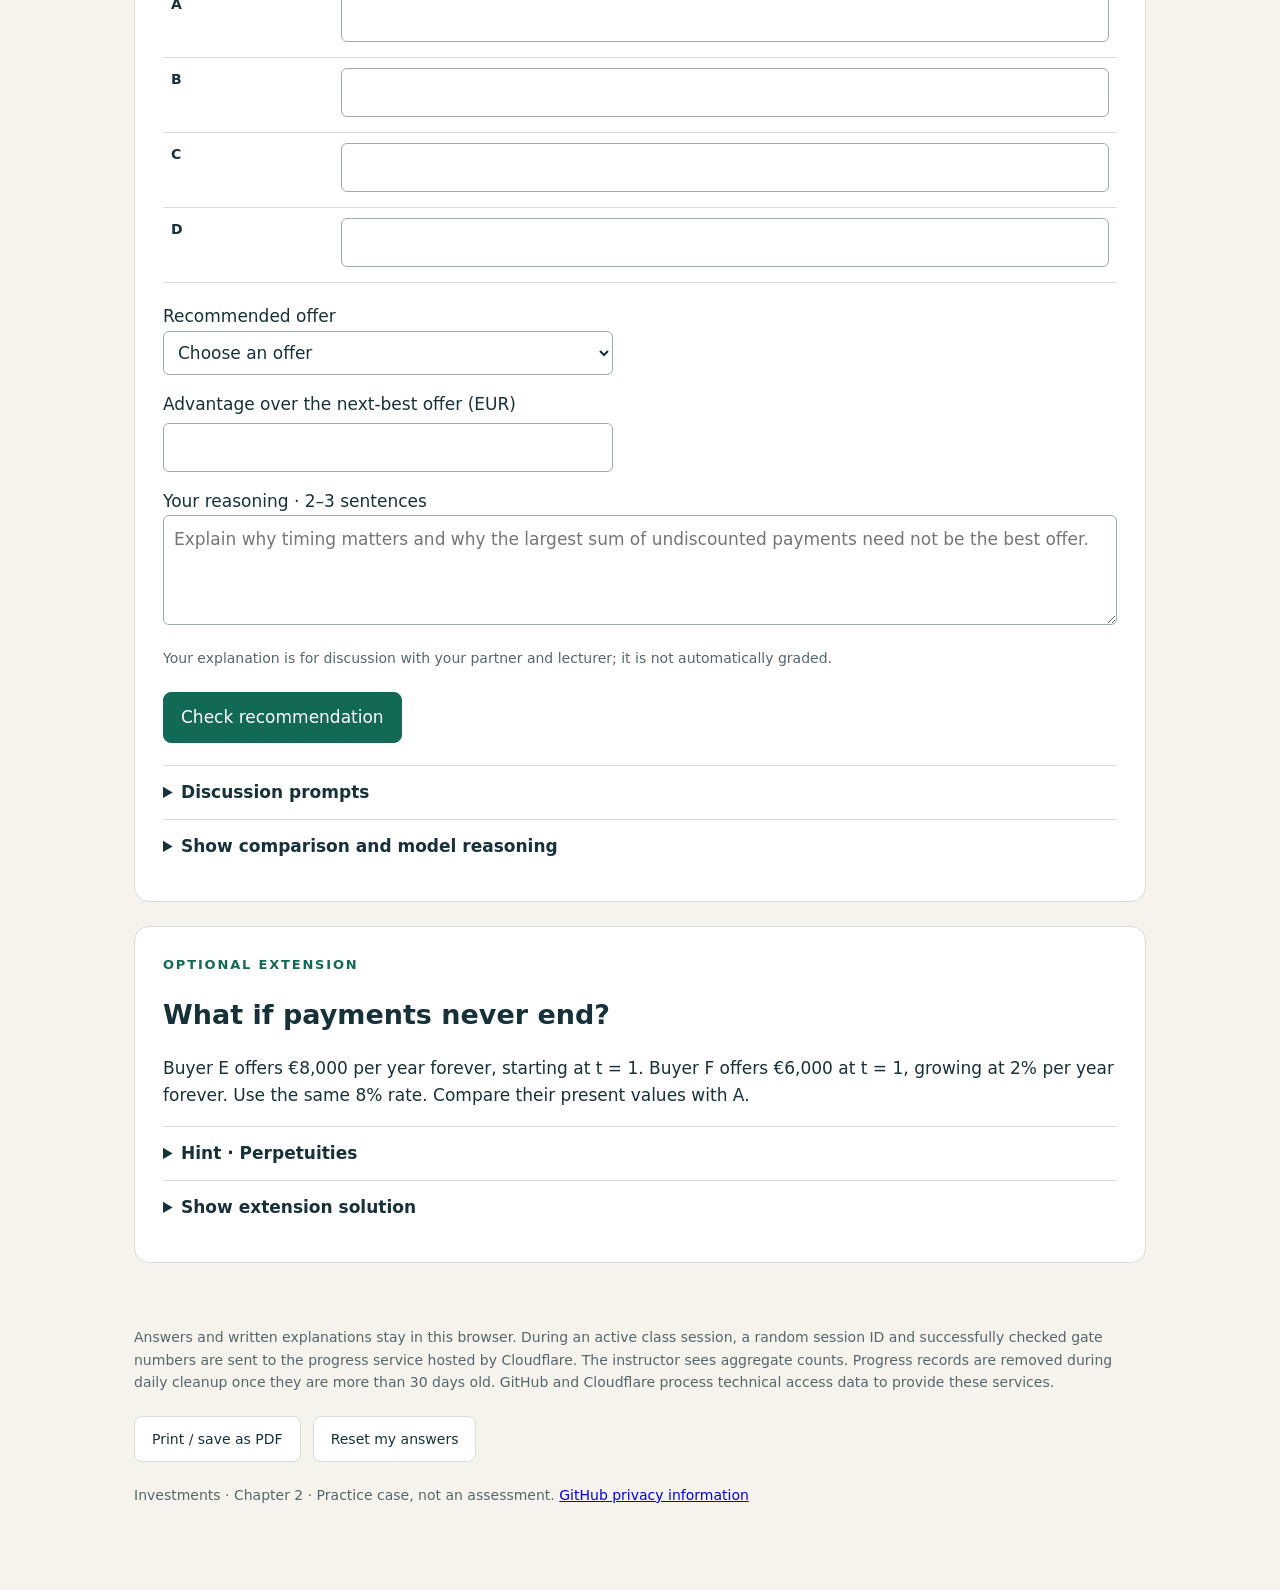
==== commit 7d157e93: "Add protected live instructor dashboard and anonymous per-session gate progress" ====
--- a/chapter2/index.html
+++ b/chapter2/index.html
@@ -12,10 +12,12 @@
 <section id="phase3"><div class="eyebrow">03 / 4 · About 10 minutes</div><h2>Handle growth and a delayed start</h2><div class="two"><article><h3>Offer C · Growing payments</h3><p>Use the growing-annuity formula to value the five payments. Identify the first cash flow and the number of payments carefully.</p><div id="cfields"></div></article><article><h3>Offer D · Delayed payments</h3><p>First value the five €30,000 payments as an annuity. At what date does that value sit? Bring it to today, then add the immediate payment.</p><div id="dfields"></div></article></div><div class="actions"><button class="primary" data-check="3">Check offers C & D</button><span class="status" id="status3" role="status"></span></div><details><summary>Hint 1 · Choose the valuation date</summary><p>The standard annuity formula gives a value one period before the first payment. D's first annual payment is at t = 3. The immediate €15,000 is already a value at t = 0.</p></details><details><summary>Hint 2 · Formula and sequence</summary><p class="formula">C: PV₀ = C₁ / (r − g) × [1 − ((1 + g)/(1 + r))^n]</p><p>Use C₁ = 22,000, r = 0.08, g = 0.05, n = 5.</p><p class="formula">D: PV₂ = 30,000 × [1 − 1.08^(−5)] / 0.08<br>PV₀ = 15,000 + PV₂ / 1.08²</p></details><details><summary>Show worked solution · Offers C & D</summary><p>C: <strong>€96,348.42</strong> today. D: annuity value at t = 2 is <strong>€119,781.30</strong>; discounted to t = 0 it is <strong>€102,693.16</strong>. Add €15,000 today to obtain <strong>€117,693.16</strong>. Discounting the annuity value for three years would move it one year too far.</p></details></section>
 <section id="phase4"><div class="eyebrow">04 / 4 · About 5 minutes</div><h2>Make the recommendation</h2><p>Record your four present values. Select the best offer and calculate its advantage over the next-best offer.</p><div id="comparison" class="table-wrap"></div><label class="field">Recommended offer<select id="choice"><option value="">Choose an offer</option><option>A</option><option>B</option><option>C</option><option>D</option></select></label><div id="advantage"></div><label for="reason">Your reasoning · 2–3 sentences</label><textarea id="reason" placeholder="Explain why timing matters and why the largest sum of undiscounted payments need not be the best offer."></textarea><p class="small">Your explanation is for discussion with your partner and lecturer; it is not automatically graded.</p><div class="actions"><button class="primary" data-check="4">Check recommendation</button><span class="status" id="status4" role="status"></span></div><details><summary>Discussion prompts</summary><p>Why is comparing undiscounted totals insufficient? How do the amounts and timing of C’s payments differ from B’s? What assumptions make a single 8% rate appropriate here? Would your recommendation necessarily remain valid if payment risk differed across buyers?</p></details><details><summary>Show comparison and model reasoning</summary><p><strong>D (€117,693.16) &gt; A (€100,000.00) &gt; B (€99,817.75) &gt; C (€96,348.42).</strong> D is worth €17,693.16 more today than the next-best offer, A. C totals €121,563.89, which is <strong>less</strong> than B's €125,000. Both payment amounts and their timing affect value; nominal totals alone cannot determine a present-value ranking. Under the stated assumptions, select D.</p></details></section>
 <section><div class="eyebrow">Optional extension</div><h2>What if payments never end?</h2><p>Buyer E offers €8,000 per year forever, starting at t = 1. Buyer F offers €6,000 at t = 1, growing at 2% per year forever. Use the same 8% rate. Compare their present values with A.</p><details><summary>Hint · Perpetuities</summary><p>For E use C/r. For F use C₁/(r − g); this requires r &gt; g.</p></details><details><summary>Show extension solution</summary><p>E: 8,000/0.08 = €100,000. F: 6,000/(0.08 − 0.02) = €100,000. Both equal A in present value under the assumptions.</p></details></section>
-<footer><p id="saveState" role="status">Answers are saved only in this browser. They are not sent to your lecturer. No analytics or external scripts are used. GitHub hosts the page and processes technical access data.</p><div class="actions"><button id="print">Print / save as PDF</button><button id="reset">Reset my answers</button></div><p>Investments · Chapter 2 · Practice case, not an assessment. <a href="https://docs.github.com/en/site-policy/privacy-policies/github-general-privacy-statement">GitHub privacy information</a></p></footer></main>
-<script>
+<footer><p id="saveState" role="status">Answers and written explanations stay in this browser. During an active class session, a random session ID and successfully checked gate numbers are sent to the progress service hosted by Cloudflare. The instructor sees aggregate counts. Progress records are removed during daily cleanup once they are more than 30 days old. GitHub and Cloudflare process technical access data to provide these services.</p><div class="actions"><button id="print">Print / save as PDF</button><button id="reset">Reset my answers</button></div><p>Investments · Chapter 2 · Practice case, not an assessment. <a href="https://docs.github.com/en/site-policy/privacy-policies/github-general-privacy-statement">GitHub privacy information</a></p></footer></main>
+<script src="../shared/live-config.js"></script><script src="../shared/student-progress.js"></script><script>
+(async()=>{
+const live=await window.InvestmentsLive.start("chapter2");
 'use strict';
-const KEY='investments-case-01-v1', fields={},completed=new Set();
+const KEY=live.key('investments-case-01-v1'), fields={},completed=new Set();
 const fmt=n=>n.toLocaleString('en-GB',{minimumFractionDigits:2,maximumFractionDigits:2});
 const ann=(c,n,r=.08)=>c*(1-(1+r)**(-n))/r;
 const pvB=ann(25000,5),pvC=22000/(.08-.05)*(1-(1.05/1.08)**5),d2=ann(30000,5),d0=d2/1.08**2+15000;
@@ -34,10 +36,12 @@
 function progress(){document.getElementById('bar').style.width=completed.size*25+'%';document.getElementById('progress').textContent=completed.size+' of 4 checkpoints completed'}
 function check(p){let ok=true;for(const[id,f]of Object.entries(fields)){if(f.phase!==p)continue;const el=document.getElementById(id),n=value(id),good=Number.isFinite(n)&&Math.abs(n-f.expected)<=f.tol;const msg=document.getElementById('f-'+id);el.setAttribute('aria-invalid',String(!good));el.dataset.ok=String(good);msg.className='feedback '+(good?'good':'bad');msg.textContent=good?'Correct.':!Number.isFinite(n)?'Enter a number without thousands separators.':follows(id,n)?'Consistent with your earlier entries. Recheck the earlier values or valuation date.':f.hint;ok=ok&&good}
 if(p===4&&document.getElementById('choice').value!=='D')ok=false;
-if(ok)completed.add(p);else completed.delete(p);document.getElementById('status'+p).textContent=ok?(p===4?'Numerical checks complete. Discuss your reasoning.':'Checkpoint complete.'):'Revisit the marked entries'+(p===4?' and your selected offer.':'.');progress();save()}
+if(ok){completed.add(p);live.passed(p);}else completed.delete(p);document.getElementById('status'+p).textContent=ok?(p===4?'Numerical checks complete. Discuss your reasoning.':'Checkpoint complete.'):'Revisit the marked entries'+(p===4?' and your selected offer.':'.');progress();save()}
 function save(){const answers={};document.querySelectorAll('input,select,textarea').forEach(el=>answers[el.id]=el.value);try{localStorage.setItem(KEY,JSON.stringify({answers,completed:[...completed]}))}catch{document.getElementById('saveState').textContent='Browser storage is unavailable. Keep this tab open or print your work; answers will not be saved.'}}
 try{const data=JSON.parse(localStorage.getItem(KEY)||'{}');Object.entries(data.answers||{}).forEach(([id,v])=>{const el=document.getElementById(id);if(el)el.value=String(v)});for(const p of data.completed||[])if([1,2,3,4].includes(p))completed.add(p);progress()}catch{}
 document.querySelectorAll('[data-check]').forEach(b=>b.addEventListener('click',()=>check(Number(b.dataset.check))));
 document.querySelectorAll('input,select,textarea').forEach(el=>el.addEventListener('input',()=>{const phase=fields[el.id]?.phase||(el.id==='choice'?4:0);if(phase){completed.delete(phase);document.getElementById('status'+phase).textContent='Changed — check this phase again.';progress()}if(fields[el.id]){el.removeAttribute('aria-invalid');delete el.dataset.ok;document.getElementById('f-'+el.id).textContent=''}save()}));
 document.getElementById('print').addEventListener('click',()=>window.print());document.getElementById('reset').addEventListener('click',()=>{if(confirm('Clear all your answers on this device?')){document.querySelectorAll('input,select,textarea').forEach(el=>{el.value='';el.removeAttribute('aria-invalid');delete el.dataset.ok});document.querySelectorAll('.feedback,.status').forEach(el=>el.textContent='');completed.clear();progress();save()}});
+})();
 </script></body></html>
+
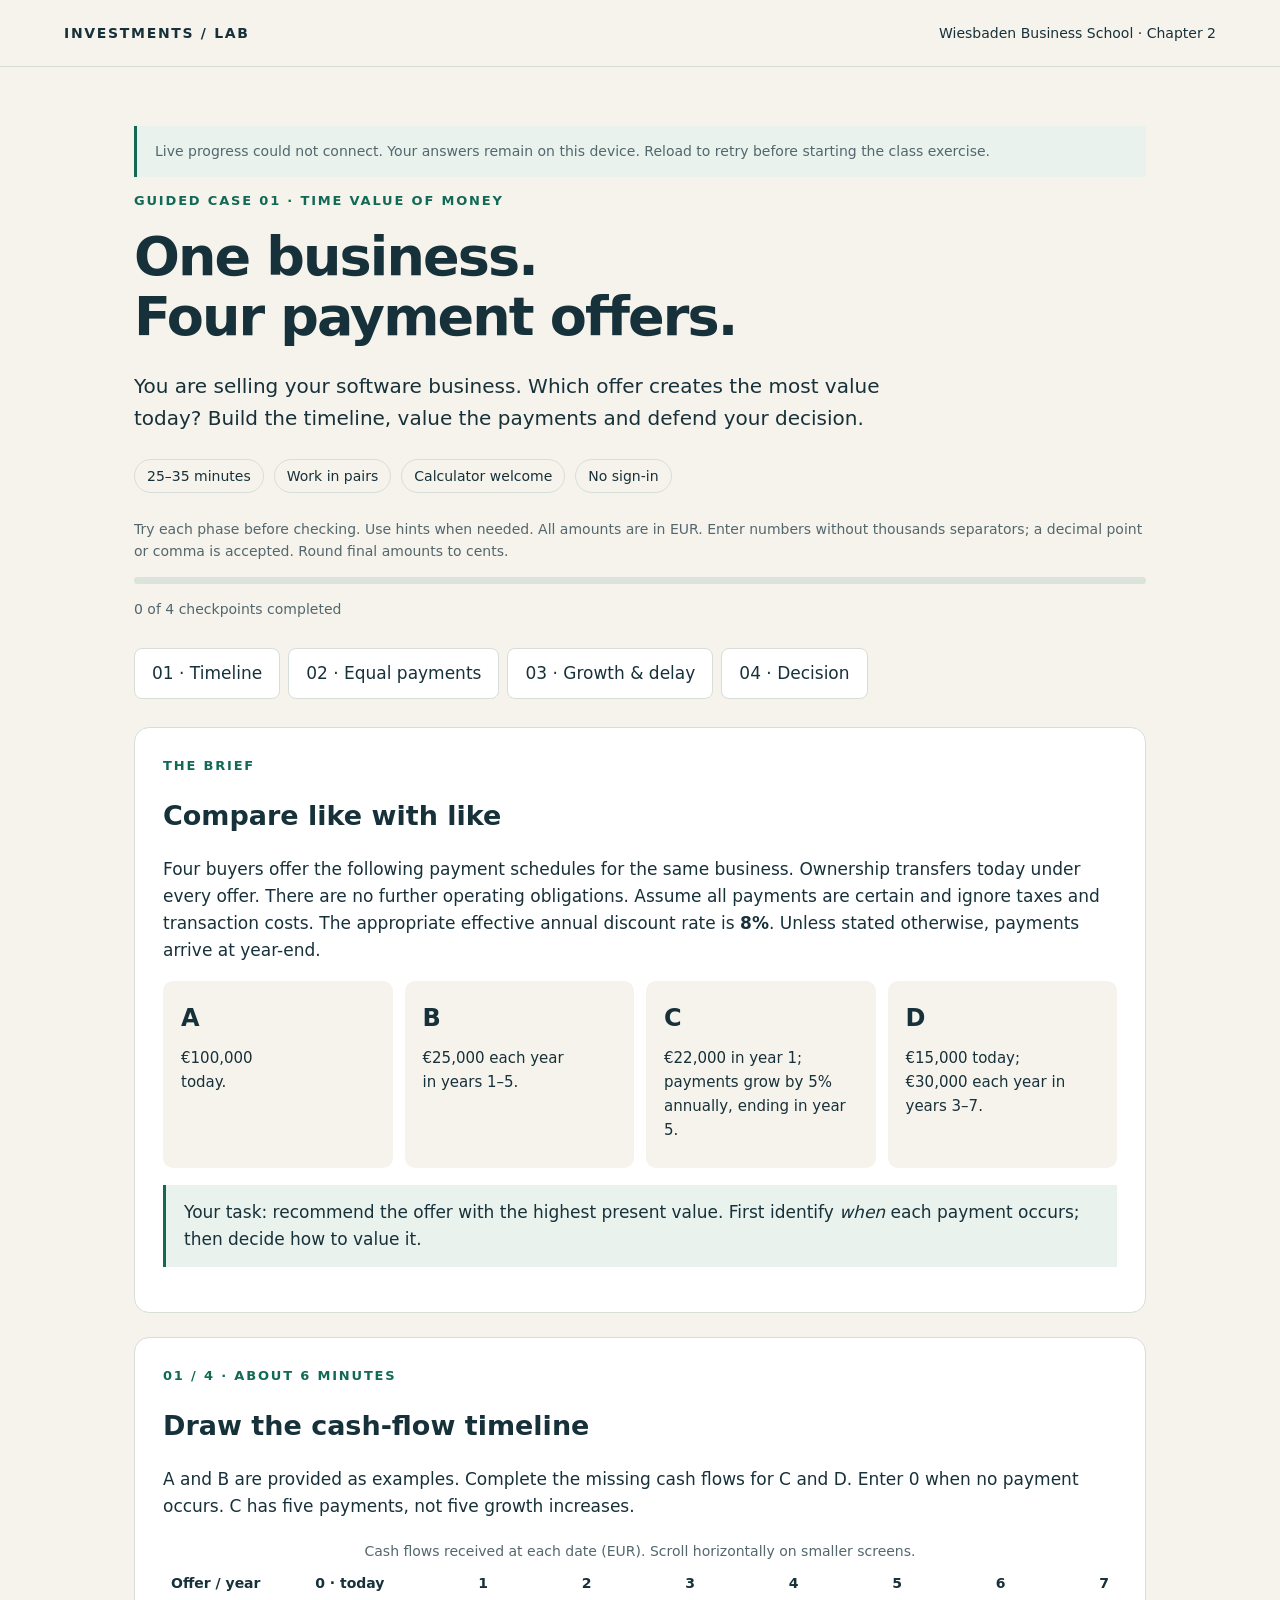
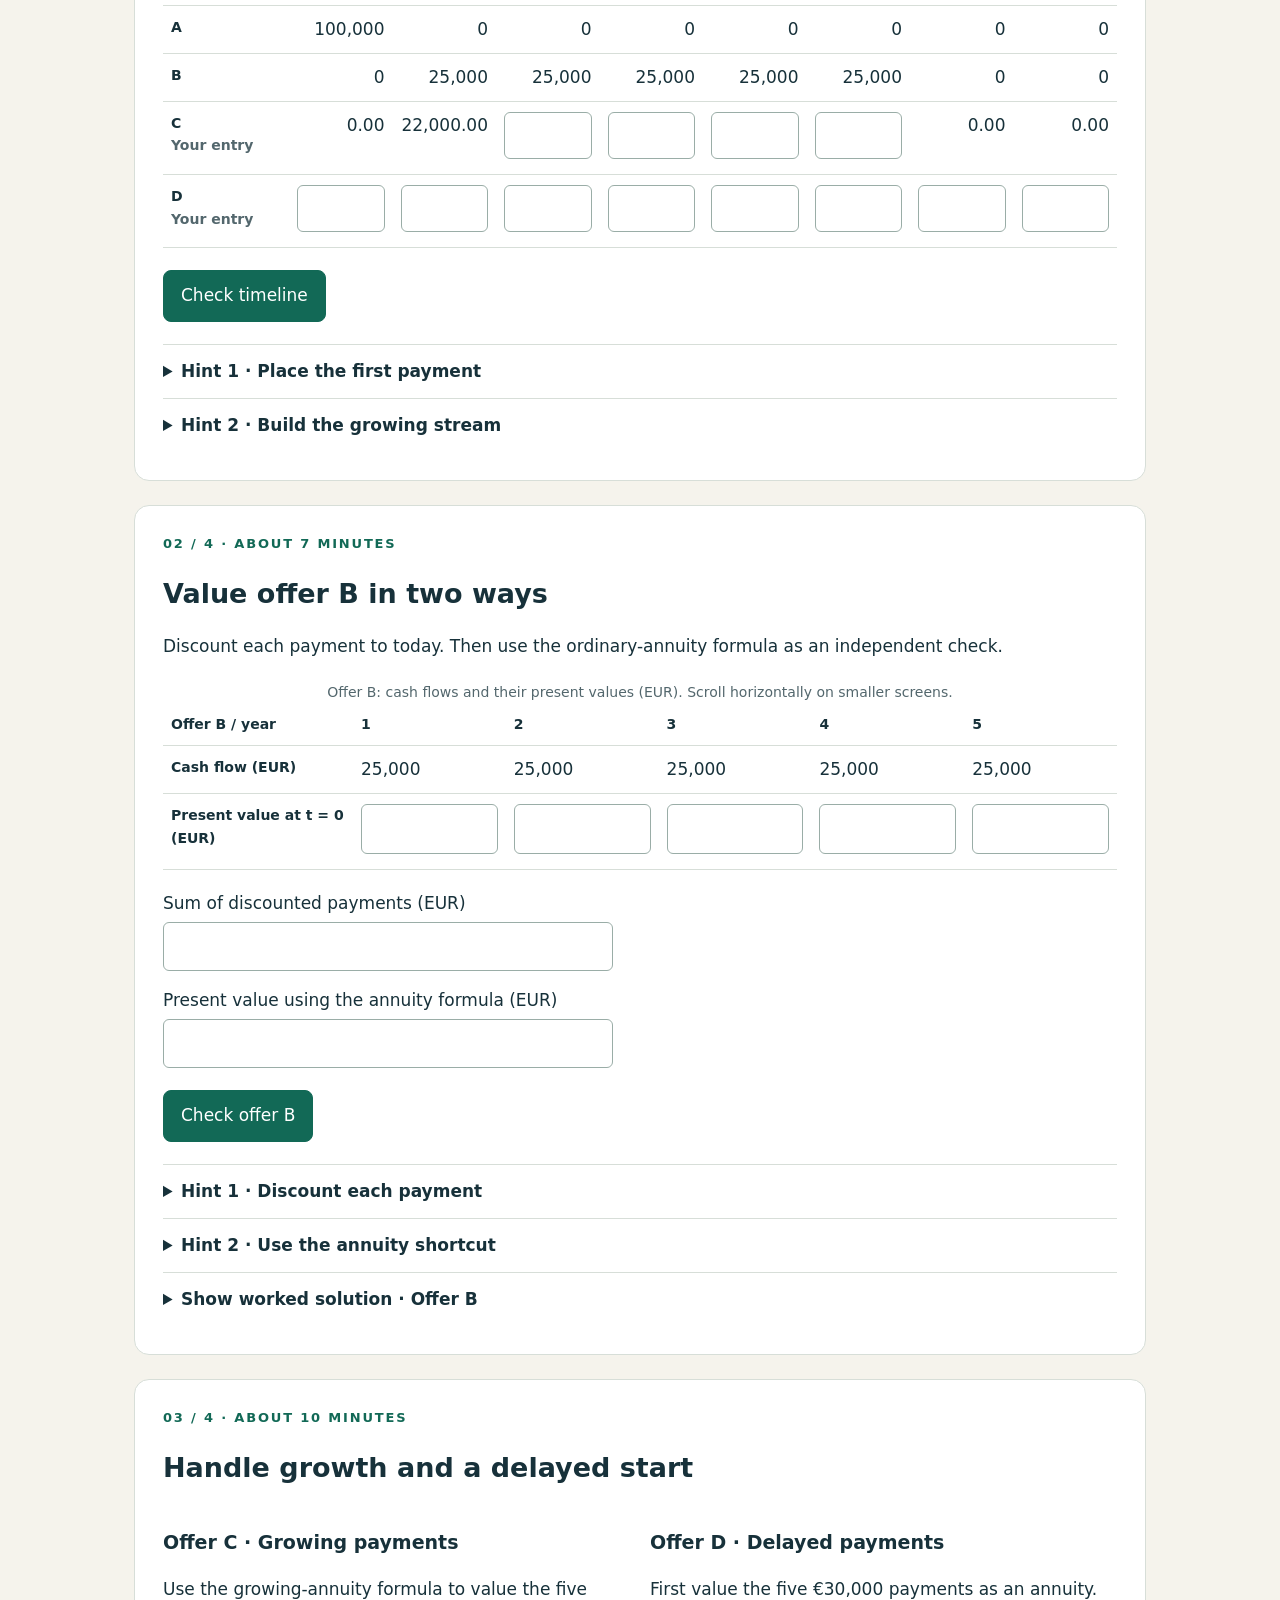
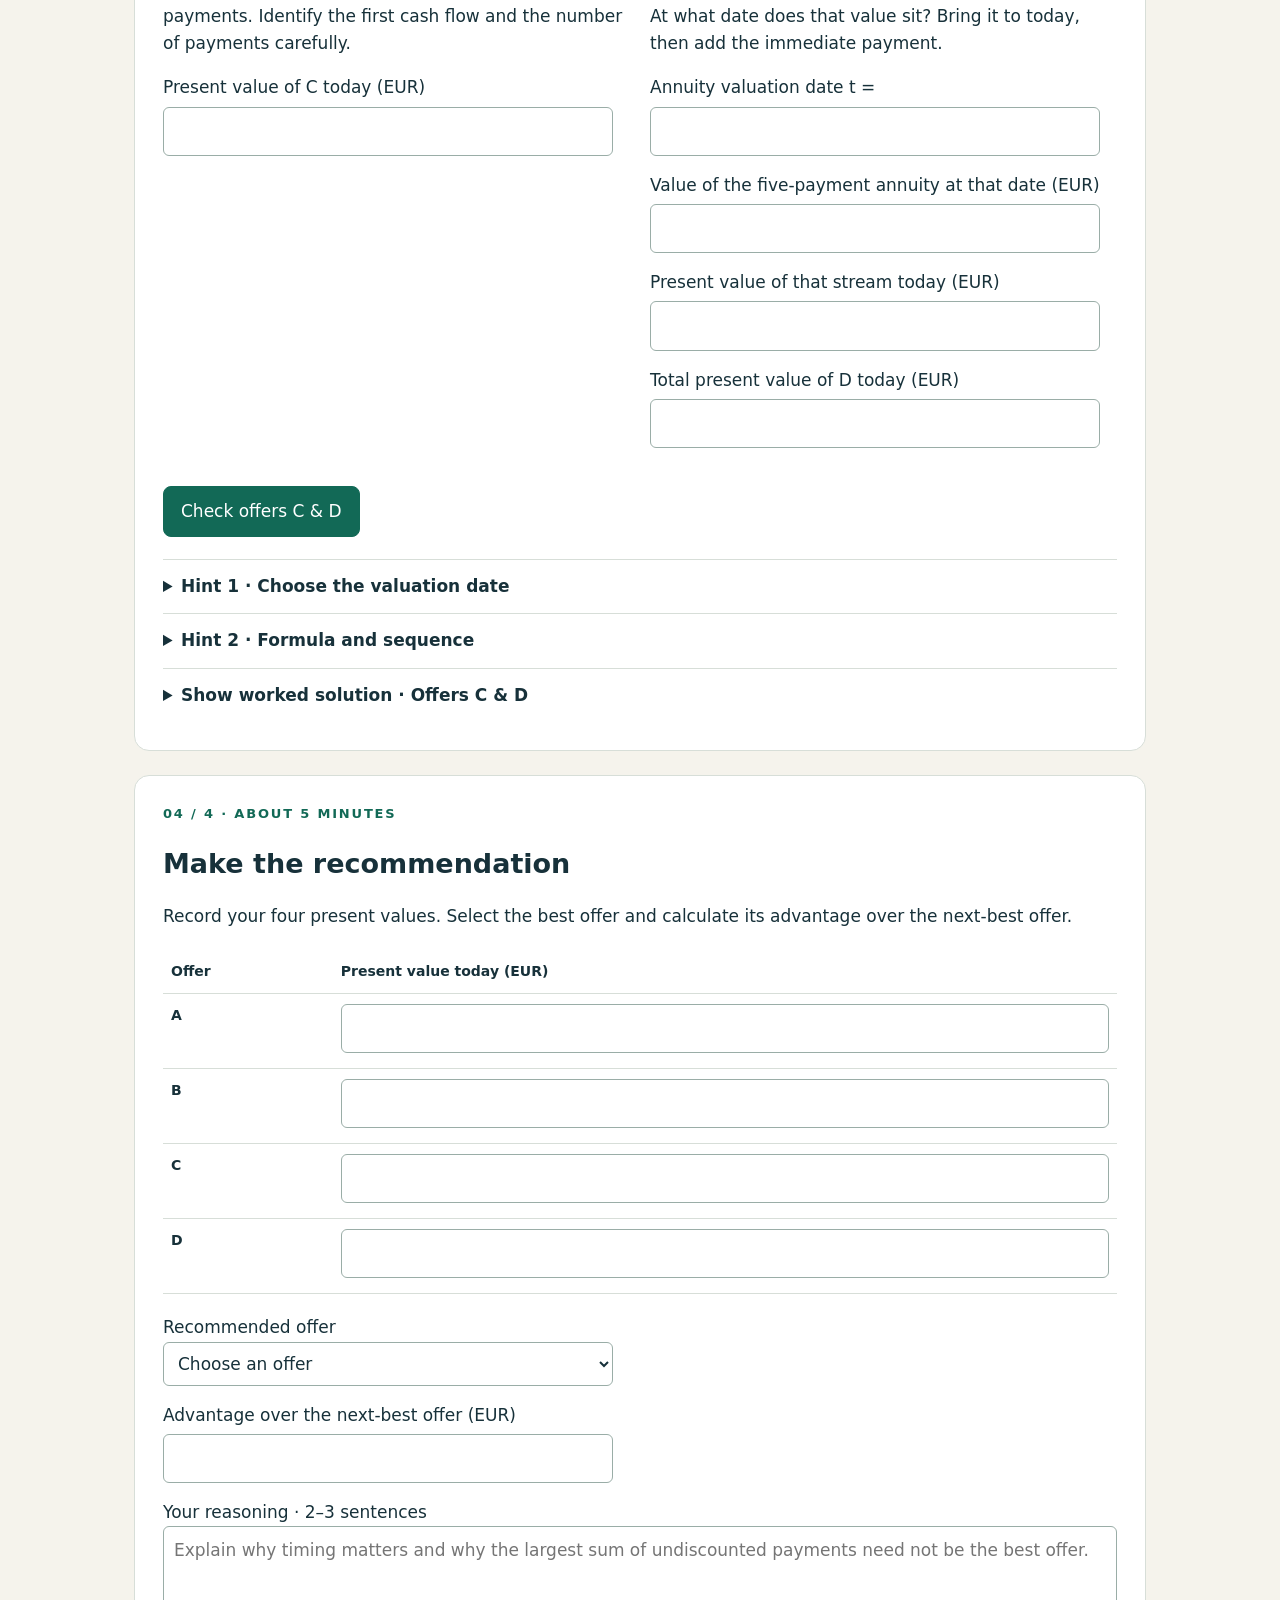
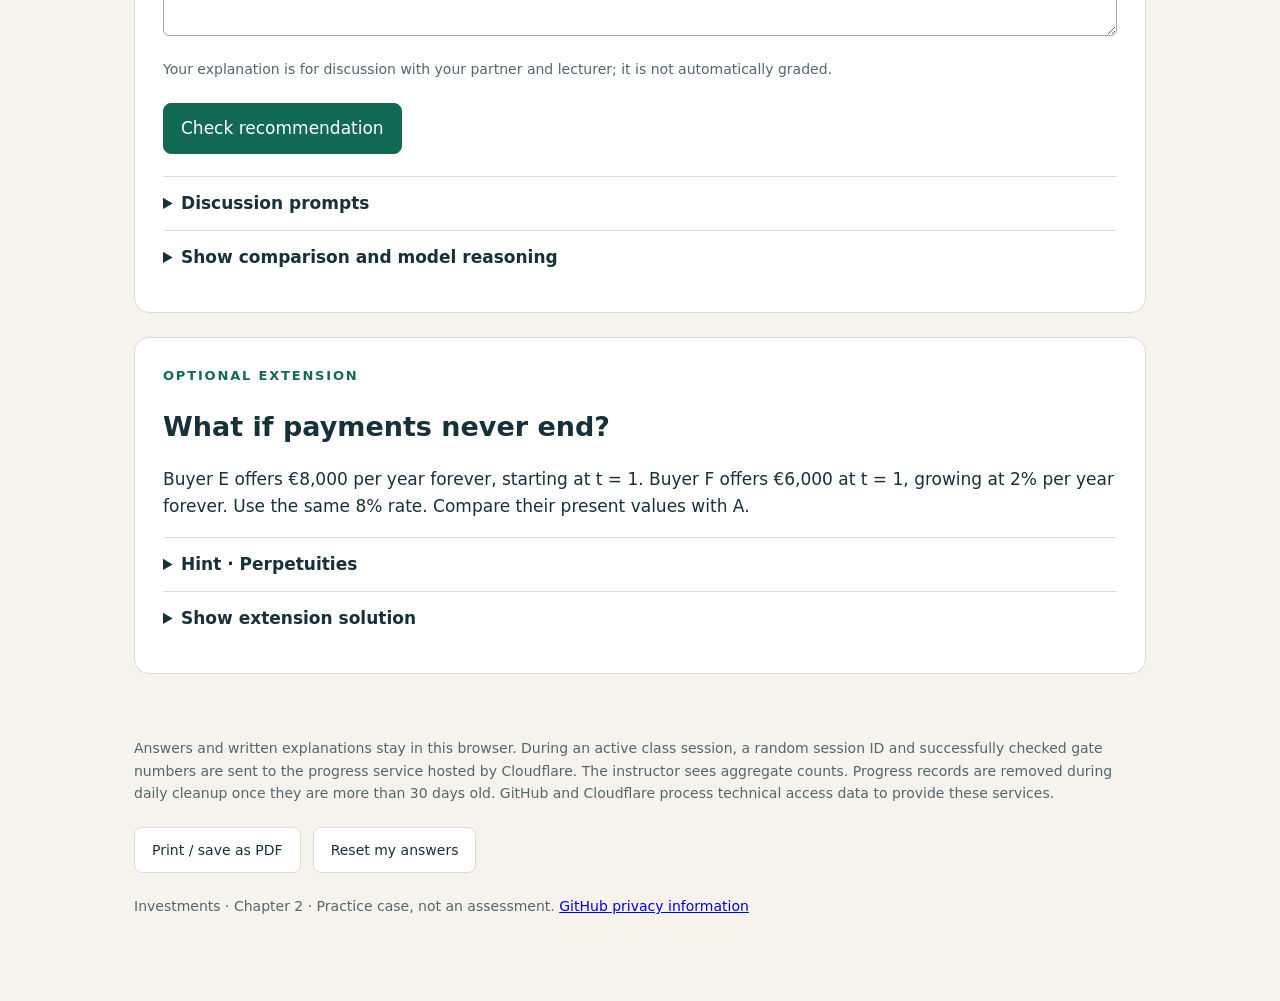
==== commit 93d2f13c: "Transpose Chapter 2 input tables to place years in columns" ====
--- a/chapter2/index.html
+++ b/chapter2/index.html
@@ -2,13 +2,15 @@
 <html lang="en"><head><meta charset="utf-8"><meta name="viewport" content="width=device-width,initial-scale=1"><meta name="description" content="A guided Investments case on discounting, annuities and payment timing."><title>Investments Lab · Selling a software business</title>
 <style>
 :root{--ink:#17313a;--muted:#53676d;--paper:#f5f3ec;--line:#d7ded8;--green:#126956;--light:#e9f2ed;--orange:#a14916}*{box-sizing:border-box}body{margin:0;background:var(--paper);color:var(--ink);font:17px/1.6 system-ui,sans-serif}header{padding:22px max(5vw,20px);border-bottom:1px solid var(--line);display:flex;justify-content:space-between;gap:20px;font-size:14px}header strong{letter-spacing:.12em}main{max-width:1060px;margin:auto;padding:45px 24px}h1{font-size:clamp(32px,5vw,54px);line-height:1.12;letter-spacing:-.035em;margin:15px 0 22px;max-width:780px}h2{font-size:27px;line-height:1.25}h3{font-size:19px}.eyebrow{font-size:13px;text-transform:uppercase;letter-spacing:.14em;color:var(--green);font-weight:700}.lead{max-width:760px;font-size:20px}.meta{display:flex;flex-wrap:wrap;gap:10px;margin:25px 0}.meta span{border:1px solid var(--line);padding:5px 12px;border-radius:30px;font-size:14px}nav{display:flex;gap:8px;flex-wrap:wrap;margin:28px 0}button,nav a{font:inherit;cursor:pointer;border:1px solid var(--line);border-radius:8px;padding:11px 17px;background:white;color:var(--ink);text-decoration:none}button.primary{background:var(--green);color:white;border-color:var(--green)}button:hover,nav a:hover{filter:brightness(.95)}:focus-visible{outline:3px solid #c47f19;outline-offset:3px}section{background:#fff;border:1px solid var(--line);border-radius:15px;padding:28px;margin:24px 0;scroll-margin-top:15px}.cards{display:grid;grid-template-columns:repeat(4,1fr);gap:12px}.offer{background:var(--paper);padding:18px;border-radius:10px}.offer strong{display:block;font-size:24px}.offer p{margin:8px 0;font-size:15px}.note{background:var(--light);border-left:3px solid var(--green);padding:14px 18px}.small,footer{font-size:14px;color:var(--muted)}.table-wrap{overflow:auto;margin:20px 0}table{width:100%;border-collapse:collapse;text-align:left}th,td{border-bottom:1px solid var(--line);padding:10px 8px;vertical-align:top}th{font-size:14px}input,select,textarea{font:inherit;padding:10px;border:1px solid #9aada7;border-radius:6px;width:100%;background:white;color:var(--ink)}input{min-width:112px}textarea{min-height:110px}label{display:block}td label{font-size:13px}.field{margin:16px 0;max-width:450px}.field input{margin-top:5px}.feedback{font-size:13px;display:block;max-width:260px;line-height:1.4;margin-top:5px}.good{color:#126344}.bad{color:#a03719}input[aria-invalid=true]{border-color:#a03719;background:#fff7f2}input[data-ok=true]{border-color:#126344;background:#f1f9f4}.actions{display:flex;gap:12px;align-items:center;flex-wrap:wrap;margin:22px 0}.status{font-weight:600}details{border-top:1px solid var(--line);padding:13px 0}summary{cursor:pointer;font-weight:600}details p{max-width:800px}.formula{font-family:ui-monospace,monospace;background:var(--paper);padding:14px;overflow-wrap:anywhere}.progress{height:7px;border-radius:9px;background:#dbe3dd;overflow:hidden}.progress div{height:100%;background:var(--green);width:0;transition:width .3s}footer{padding:25px 0}.two{display:grid;grid-template-columns:1fr 1fr;gap:20px}@media(max-width:760px){.cards,.two{grid-template-columns:1fr 1fr}section{padding:18px}main{padding:28px 16px}header{font-size:12px}.two{grid-template-columns:1fr}}@media(max-width:440px){.cards{grid-template-columns:1fr}header{flex-direction:column;gap:3px}}@media print{nav,button,footer{display:none}section{break-inside:avoid}body{background:white}}
+
+.cash-flow-table{table-layout:fixed;min-width:940px}.cash-flow-table th:first-child{width:126px}.cash-flow-table td,.cash-flow-table th{text-align:right;font-variant-numeric:tabular-nums}.cash-flow-table th:first-child{text-align:left}.cash-flow-table input{min-width:0;width:100%;padding:9px 6px}.cash-flow-table .feedback{text-align:left;overflow-wrap:anywhere}.discount-table{min-width:740px;table-layout:fixed}.discount-table th:first-child{width:190px}.discount-table input{min-width:0;width:100%}.discount-table td{font-variant-numeric:tabular-nums}
 </style></head><body>
 <header><strong>INVESTMENTS / LAB</strong><span>Wiesbaden Business School · Chapter 2</span></header>
 <main><div class="eyebrow">Guided case 01 · Time value of money</div><h1>One business.<br>Four payment offers.</h1><p class="lead">You are selling your software business. Which offer creates the most value today? Build the timeline, value the payments and defend your decision.</p><div class="meta"><span>25–35 minutes</span><span>Work in pairs</span><span>Calculator welcome</span><span>No sign-in</span></div>
 <p class="small">Try each phase before checking. Use hints when needed. All amounts are in EUR. Enter numbers without thousands separators; a decimal point or comma is accepted. Round final amounts to cents.</p><div class="progress" aria-hidden="true"><div id="bar"></div></div><p id="progress" class="small" aria-live="polite">0 of 4 checkpoints completed</p><nav aria-label="Case phases"><a href="#phase1">01 · Timeline</a><a href="#phase2">02 · Equal payments</a><a href="#phase3">03 · Growth & delay</a><a href="#phase4">04 · Decision</a></nav>
 <section aria-labelledby="brief"><div class="eyebrow">The brief</div><h2 id="brief">Compare like with like</h2><p>Four buyers offer the following payment schedules for the same business. Ownership transfers today under every offer. There are no further operating obligations. Assume all payments are certain and ignore taxes and transaction costs. The appropriate effective annual discount rate is <strong>8%</strong>. Unless stated otherwise, payments arrive at year-end.</p><div class="cards"><article class="offer"><strong>A</strong><p>€100,000<br>today.</p></article><article class="offer"><strong>B</strong><p>€25,000 each year<br>in years 1–5.</p></article><article class="offer"><strong>C</strong><p>€22,000 in year 1;<br>payments grow by 5% annually, ending in year 5.</p></article><article class="offer"><strong>D</strong><p>€15,000 today;<br>€30,000 each year in years 3–7.</p></article></div><p class="note">Your task: recommend the offer with the highest present value. First identify <em>when</em> each payment occurs; then decide how to value it.</p></section>
-<section id="phase1"><div class="eyebrow">01 / 4 · About 6 minutes</div><h2>Draw the cash-flow timeline</h2><p>A and B are provided as examples. Complete the missing cash flows for C and D. Enter 0 when no payment occurs. C has five payments, not five growth increases.</p><div class="table-wrap"><table><caption class="small">Cash flows received at each date (EUR). Scroll horizontally on smaller screens.</caption><thead><tr><th scope="col">Year</th><th scope="col">A</th><th scope="col">B</th><th scope="col">C — your entry</th><th scope="col">D — your entry</th></tr></thead><tbody id="timeline"></tbody></table></div><div class="actions"><button class="primary" data-check="1">Check timeline</button><span class="status" id="status1" role="status"></span></div><details><summary>Hint 1 · Place the first payment</summary><p>C begins at t = 1. D contains a payment at t = 0 and a separate stream starting at t = 3.</p></details><details><summary>Hint 2 · Build the growing stream</summary><p>For C, multiply the previous year's payment by 1.05. Equivalently: Cₜ = 22,000 × 1.05^(t − 1), for t = 1, …, 5. Keep full precision while calculating.</p></details></section>
-<section id="phase2"><div class="eyebrow">02 / 4 · About 7 minutes</div><h2>Value offer B in two ways</h2><p>Discount each payment to today. Then use the ordinary-annuity formula as an independent check.</p><div class="table-wrap"><table><thead><tr><th>Year</th><th>Cash flow</th><th>Present value at t = 0 (EUR)</th></tr></thead><tbody id="discounts"></tbody></table></div><div id="bfields"></div><div class="actions"><button class="primary" data-check="2">Check offer B</button><span class="status" id="status2" role="status"></span></div><details><summary>Hint 1 · Discount each payment</summary><p>A year-t payment is divided by (1.08)^t. The payment at t = 1 is discounted once.</p></details><details><summary>Hint 2 · Use the annuity shortcut</summary><p class="formula">PV₀ = C × [1 − (1 + r)^(−n)] / r</p><p>Here C = 25,000, r = 0.08 and n = 5. The first payment is one period after the valuation date.</p></details><details><summary>Show worked solution · Offer B</summary><p>Discounted payments: €23,148.15; €21,433.47; €19,845.81; €18,375.75; €17,014.58. Their sum (using unrounded values) is <strong>€99,817.75</strong>. The annuity formula gives the same result. Adding rounded entries can differ by a few cents.</p></details></section>
+<section id="phase1"><div class="eyebrow">01 / 4 · About 6 minutes</div><h2>Draw the cash-flow timeline</h2><p>A and B are provided as examples. Complete the missing cash flows for C and D. Enter 0 when no payment occurs. C has five payments, not five growth increases.</p><div class="table-wrap"><table class="cash-flow-table"><caption class="small">Cash flows received at each date (EUR). Scroll horizontally on smaller screens.</caption><thead><tr><th scope="col">Offer / year</th><th scope="col">0 · today</th><th scope="col">1</th><th scope="col">2</th><th scope="col">3</th><th scope="col">4</th><th scope="col">5</th><th scope="col">6</th><th scope="col">7</th></tr></thead><tbody id="timeline"></tbody></table></div><div class="actions"><button class="primary" data-check="1">Check timeline</button><span class="status" id="status1" role="status"></span></div><details><summary>Hint 1 · Place the first payment</summary><p>C begins at t = 1. D contains a payment at t = 0 and a separate stream starting at t = 3.</p></details><details><summary>Hint 2 · Build the growing stream</summary><p>For C, multiply the previous year's payment by 1.05. Equivalently: Cₜ = 22,000 × 1.05^(t − 1), for t = 1, …, 5. Keep full precision while calculating.</p></details></section>
+<section id="phase2"><div class="eyebrow">02 / 4 · About 7 minutes</div><h2>Value offer B in two ways</h2><p>Discount each payment to today. Then use the ordinary-annuity formula as an independent check.</p><div class="table-wrap"><table class="discount-table"><caption class="small">Offer B: cash flows and their present values (EUR). Scroll horizontally on smaller screens.</caption><thead><tr><th scope="col">Offer B / year</th><th scope="col">1</th><th scope="col">2</th><th scope="col">3</th><th scope="col">4</th><th scope="col">5</th></tr></thead><tbody id="discounts"></tbody></table></div><div id="bfields"></div><div class="actions"><button class="primary" data-check="2">Check offer B</button><span class="status" id="status2" role="status"></span></div><details><summary>Hint 1 · Discount each payment</summary><p>A year-t payment is divided by (1.08)^t. The payment at t = 1 is discounted once.</p></details><details><summary>Hint 2 · Use the annuity shortcut</summary><p class="formula">PV₀ = C × [1 − (1 + r)^(−n)] / r</p><p>Here C = 25,000, r = 0.08 and n = 5. The first payment is one period after the valuation date.</p></details><details><summary>Show worked solution · Offer B</summary><p>Discounted payments: €23,148.15; €21,433.47; €19,845.81; €18,375.75; €17,014.58. Their sum (using unrounded values) is <strong>€99,817.75</strong>. The annuity formula gives the same result. Adding rounded entries can differ by a few cents.</p></details></section>
 <section id="phase3"><div class="eyebrow">03 / 4 · About 10 minutes</div><h2>Handle growth and a delayed start</h2><div class="two"><article><h3>Offer C · Growing payments</h3><p>Use the growing-annuity formula to value the five payments. Identify the first cash flow and the number of payments carefully.</p><div id="cfields"></div></article><article><h3>Offer D · Delayed payments</h3><p>First value the five €30,000 payments as an annuity. At what date does that value sit? Bring it to today, then add the immediate payment.</p><div id="dfields"></div></article></div><div class="actions"><button class="primary" data-check="3">Check offers C & D</button><span class="status" id="status3" role="status"></span></div><details><summary>Hint 1 · Choose the valuation date</summary><p>The standard annuity formula gives a value one period before the first payment. D's first annual payment is at t = 3. The immediate €15,000 is already a value at t = 0.</p></details><details><summary>Hint 2 · Formula and sequence</summary><p class="formula">C: PV₀ = C₁ / (r − g) × [1 − ((1 + g)/(1 + r))^n]</p><p>Use C₁ = 22,000, r = 0.08, g = 0.05, n = 5.</p><p class="formula">D: PV₂ = 30,000 × [1 − 1.08^(−5)] / 0.08<br>PV₀ = 15,000 + PV₂ / 1.08²</p></details><details><summary>Show worked solution · Offers C & D</summary><p>C: <strong>€96,348.42</strong> today. D: annuity value at t = 2 is <strong>€119,781.30</strong>; discounted to t = 0 it is <strong>€102,693.16</strong>. Add €15,000 today to obtain <strong>€117,693.16</strong>. Discounting the annuity value for three years would move it one year too far.</p></details></section>
 <section id="phase4"><div class="eyebrow">04 / 4 · About 5 minutes</div><h2>Make the recommendation</h2><p>Record your four present values. Select the best offer and calculate its advantage over the next-best offer.</p><div id="comparison" class="table-wrap"></div><label class="field">Recommended offer<select id="choice"><option value="">Choose an offer</option><option>A</option><option>B</option><option>C</option><option>D</option></select></label><div id="advantage"></div><label for="reason">Your reasoning · 2–3 sentences</label><textarea id="reason" placeholder="Explain why timing matters and why the largest sum of undiscounted payments need not be the best offer."></textarea><p class="small">Your explanation is for discussion with your partner and lecturer; it is not automatically graded.</p><div class="actions"><button class="primary" data-check="4">Check recommendation</button><span class="status" id="status4" role="status"></span></div><details><summary>Discussion prompts</summary><p>Why is comparing undiscounted totals insufficient? How do the amounts and timing of C’s payments differ from B’s? What assumptions make a single 8% rate appropriate here? Would your recommendation necessarily remain valid if payment risk differed across buyers?</p></details><details><summary>Show comparison and model reasoning</summary><p><strong>D (€117,693.16) &gt; A (€100,000.00) &gt; B (€99,817.75) &gt; C (€96,348.42).</strong> D is worth €17,693.16 more today than the next-best offer, A. C totals €121,563.89, which is <strong>less</strong> than B's €125,000. Both payment amounts and their timing affect value; nominal totals alone cannot determine a present-value ranking. Under the stated assumptions, select D.</p></details></section>
 <section><div class="eyebrow">Optional extension</div><h2>What if payments never end?</h2><p>Buyer E offers €8,000 per year forever, starting at t = 1. Buyer F offers €6,000 at t = 1, growing at 2% per year forever. Use the same 8% rate. Compare their present values with A.</p><details><summary>Hint · Perpetuities</summary><p>For E use C/r. For F use C₁/(r − g); this requires r &gt; g.</p></details><details><summary>Show extension solution</summary><p>E: 8,000/0.08 = €100,000. F: 6,000/(0.08 − 0.02) = €100,000. Both equal A in present value under the assumptions.</p></details></section>
@@ -23,8 +25,17 @@
 const pvB=ann(25000,5),pvC=22000/(.08-.05)*(1-(1.05/1.08)**5),d2=ann(30000,5),d0=d2/1.08**2+15000;
 function input(id,expected,phase,label,hint,tol=.05){fields[id]={expected,phase,hint,tol};return `<input id="${id}" aria-label="${label}" aria-describedby="f-${id}" inputmode="decimal" autocomplete="off"><span class="feedback" id="f-${id}"></span>`}
 function field(id,n,p,label,hint,tol){return `<label class="field">${label}${input(id,n,p,label,hint,tol)}</label>`}
-for(let t=0;t<=7;t++){let c=t>=1&&t<=5?22000*1.05**(t-1):0,d=t===0?15000:t>=3?30000:0;document.querySelector('#timeline').insertAdjacentHTML('beforeend',`<tr><th scope="row">${t===0?'0 · today':t}</th><td>${t===0?'100,000':'0'}</td><td>${t>=1&&t<=5?'25,000':'0'}</td><td>${[0,1,6,7].includes(t)?fmt(c):input('c'+t,c,1,'Offer C, year '+t,'Start with €22,000 at t = 1 and apply 5% growth each following year.')}</td><td>${input('d'+t,d,1,'Offer D, year '+t,'€15,000 today; €30,000 in years 3–7; otherwise 0.')}</td></tr>`)}
-for(let t=1;t<=5;t++)document.querySelector('#discounts').insertAdjacentHTML('beforeend',`<tr><th scope="row">${t}</th><td>€25,000</td><td>${input('b'+t,25000/1.08**t,2,'Discounted payment, year '+t,'Divide €25,000 by 1.08 raised to the payment year.')}</td></tr>`);
+for(const offer of ['A','B','C','D']){
+ const cells=Array.from({length:8},(_,t)=>{
+  if(offer==='A')return t===0?'100,000':'0';
+  if(offer==='B')return t>=1&&t<=5?'25,000':'0';
+  if(offer==='C'){const c=t>=1&&t<=5?22000*1.05**(t-1):0;return [0,1,6,7].includes(t)?fmt(c):input('c'+t,c,1,'Offer C, year '+t,'Start with €22,000 at t = 1 and apply 5% growth each following year.');}
+  const d=t===0?15000:t>=3?30000:0;return input('d'+t,d,1,'Offer D, year '+t,'€15,000 today; €30,000 in years 3–7; otherwise 0.');
+ });
+ document.querySelector('#timeline').insertAdjacentHTML('beforeend','<tr><th scope="row">'+offer+(['C','D'].includes(offer)?'<br><span class="small">Your entry</span>':'')+'</th>'+cells.map(cell=>'<td>'+cell+'</td>').join('')+'</tr>');
+}
+const discountYears=[1,2,3,4,5];
+document.querySelector('#discounts').innerHTML='<tr><th scope="row">Cash flow (EUR)</th>'+discountYears.map(()=>'<td>25,000</td>').join('')+'</tr><tr><th scope="row">Present value at t = 0 (EUR)</th>'+discountYears.map(t=>'<td>'+input('b'+t,25000/1.08**t,2,'Discounted payment, year '+t,'Divide €25,000 by 1.08 raised to the payment year.')+'</td>').join('')+'</tr>';
 document.querySelector('#bfields').innerHTML=field('bsum',pvB,2,'Sum of discounted payments (EUR)','Add the five discounted payments.')+field('bann',pvB,2,'Present value using the annuity formula (EUR)','Use five payments and r = 0.08.');
 document.querySelector('#cfields').innerHTML=field('cpv',pvC,3,'Present value of C today (EUR)','Use the year-1 payment, five payments, and g = 0.05.');
 document.querySelector('#dfields').innerHTML=field('date',2,3,'Annuity valuation date t =','The value sits one period before the first payment.',0)+field('dann',d2,3,'Value of the five-payment annuity at that date (EUR)','Use €30,000 and five annual payments.')+field('dstream',d2/1.08**2,3,'Present value of that stream today (EUR)','Discount the annuity value from t = 2 to t = 0.')+field('dpv',d0,3,'Total present value of D today (EUR)','Add the immediate €15,000 to the discounted stream.');
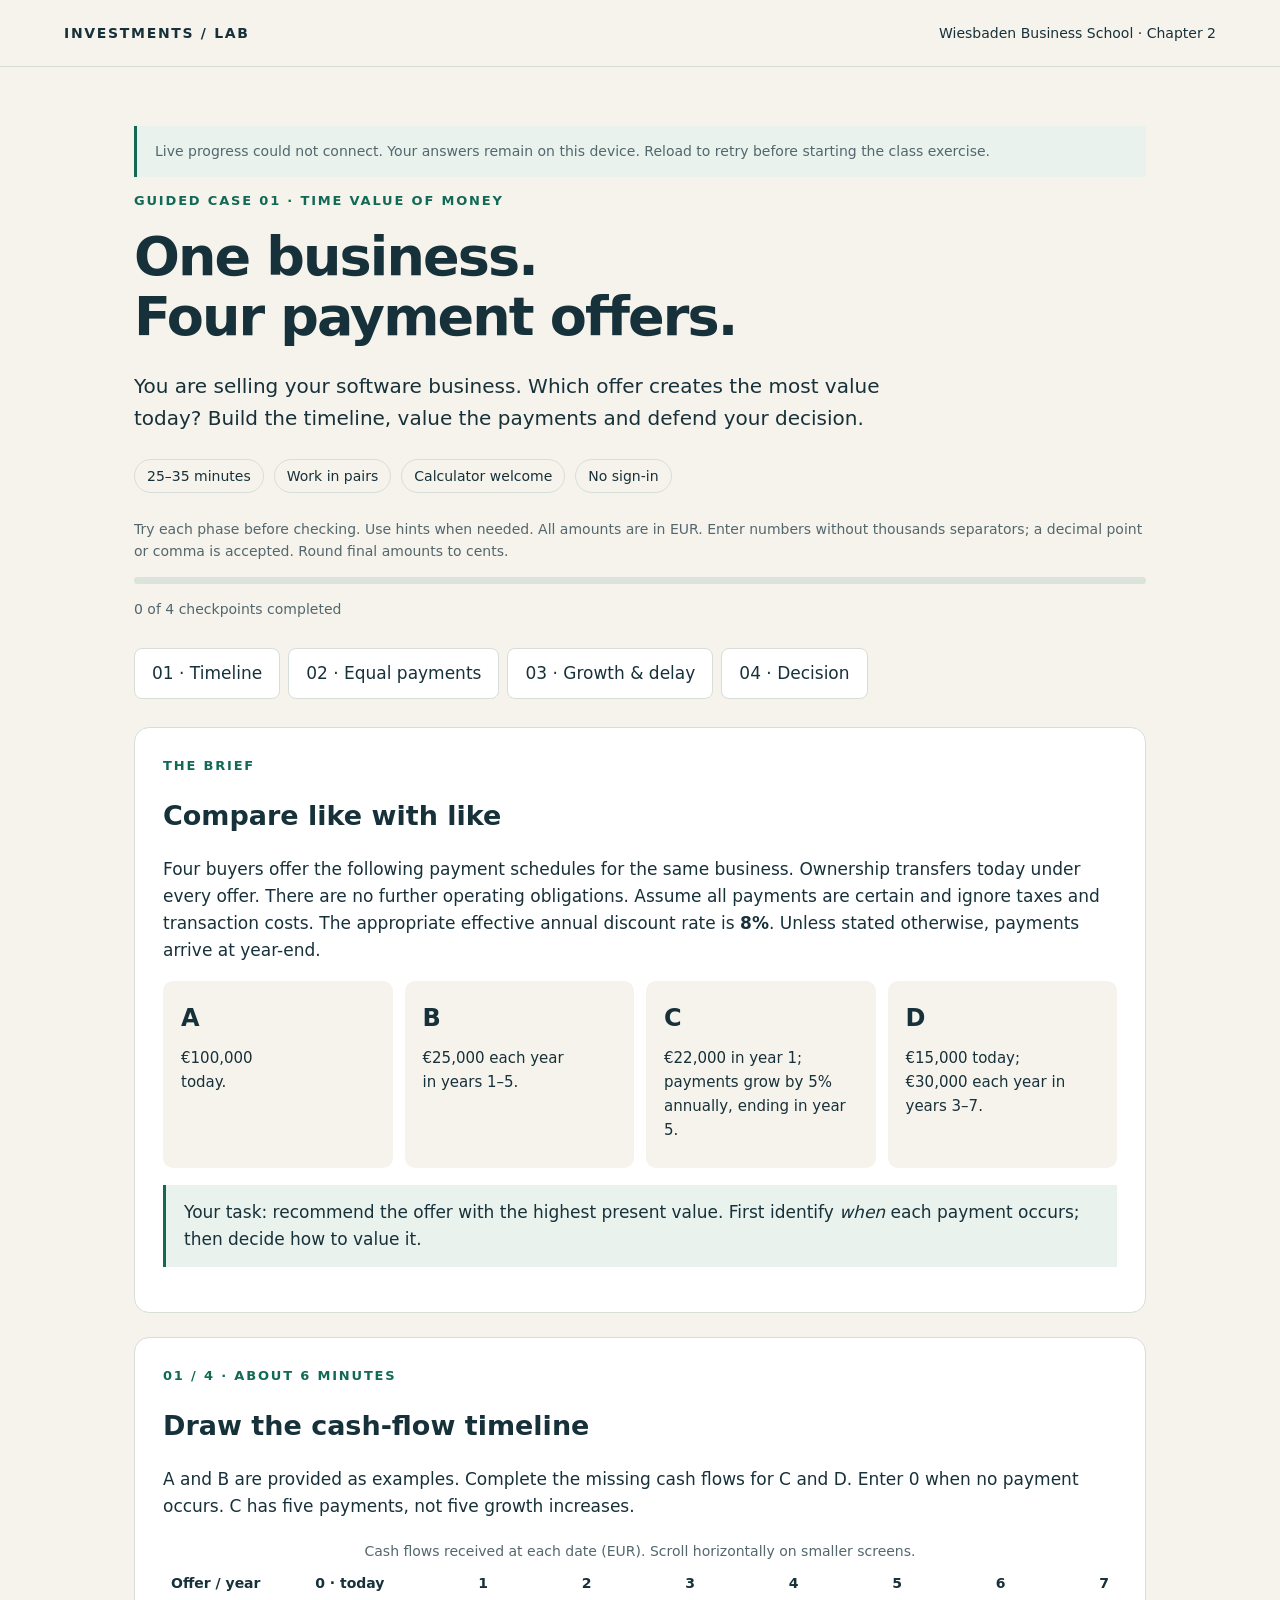
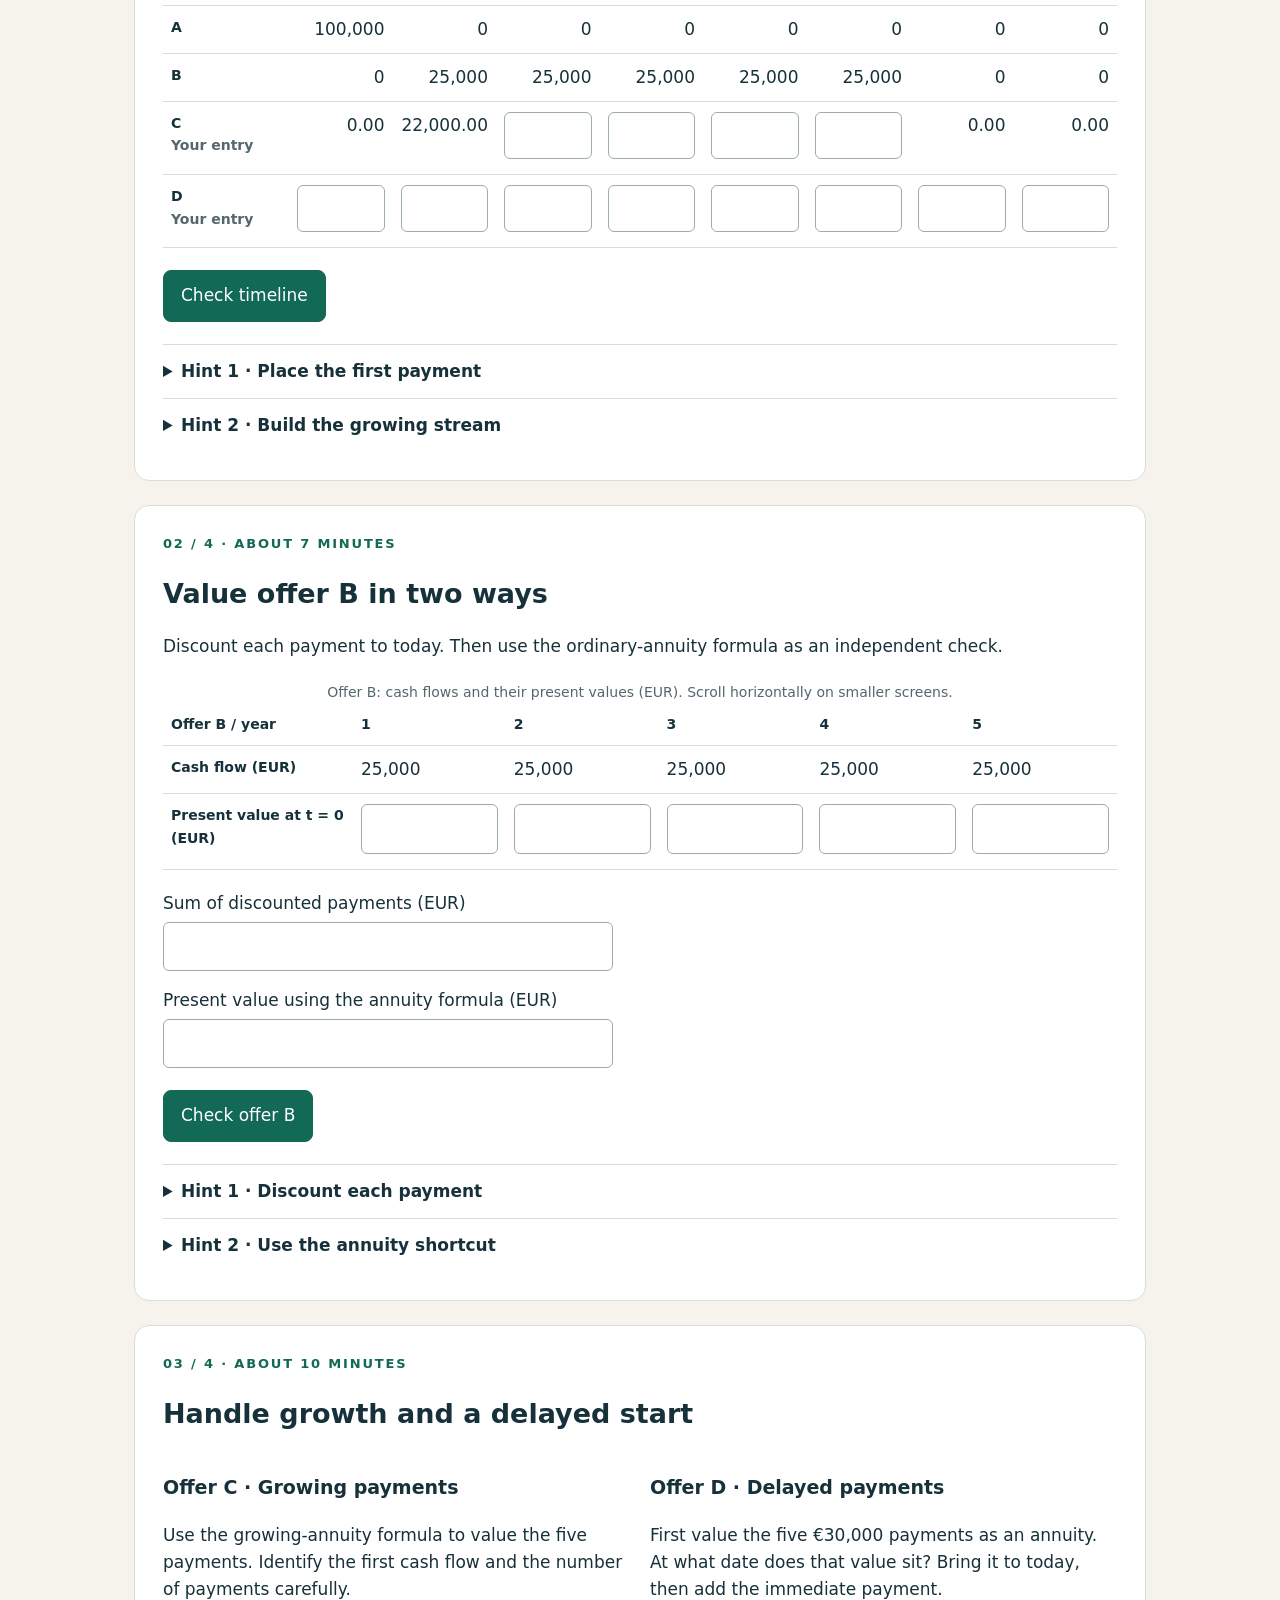
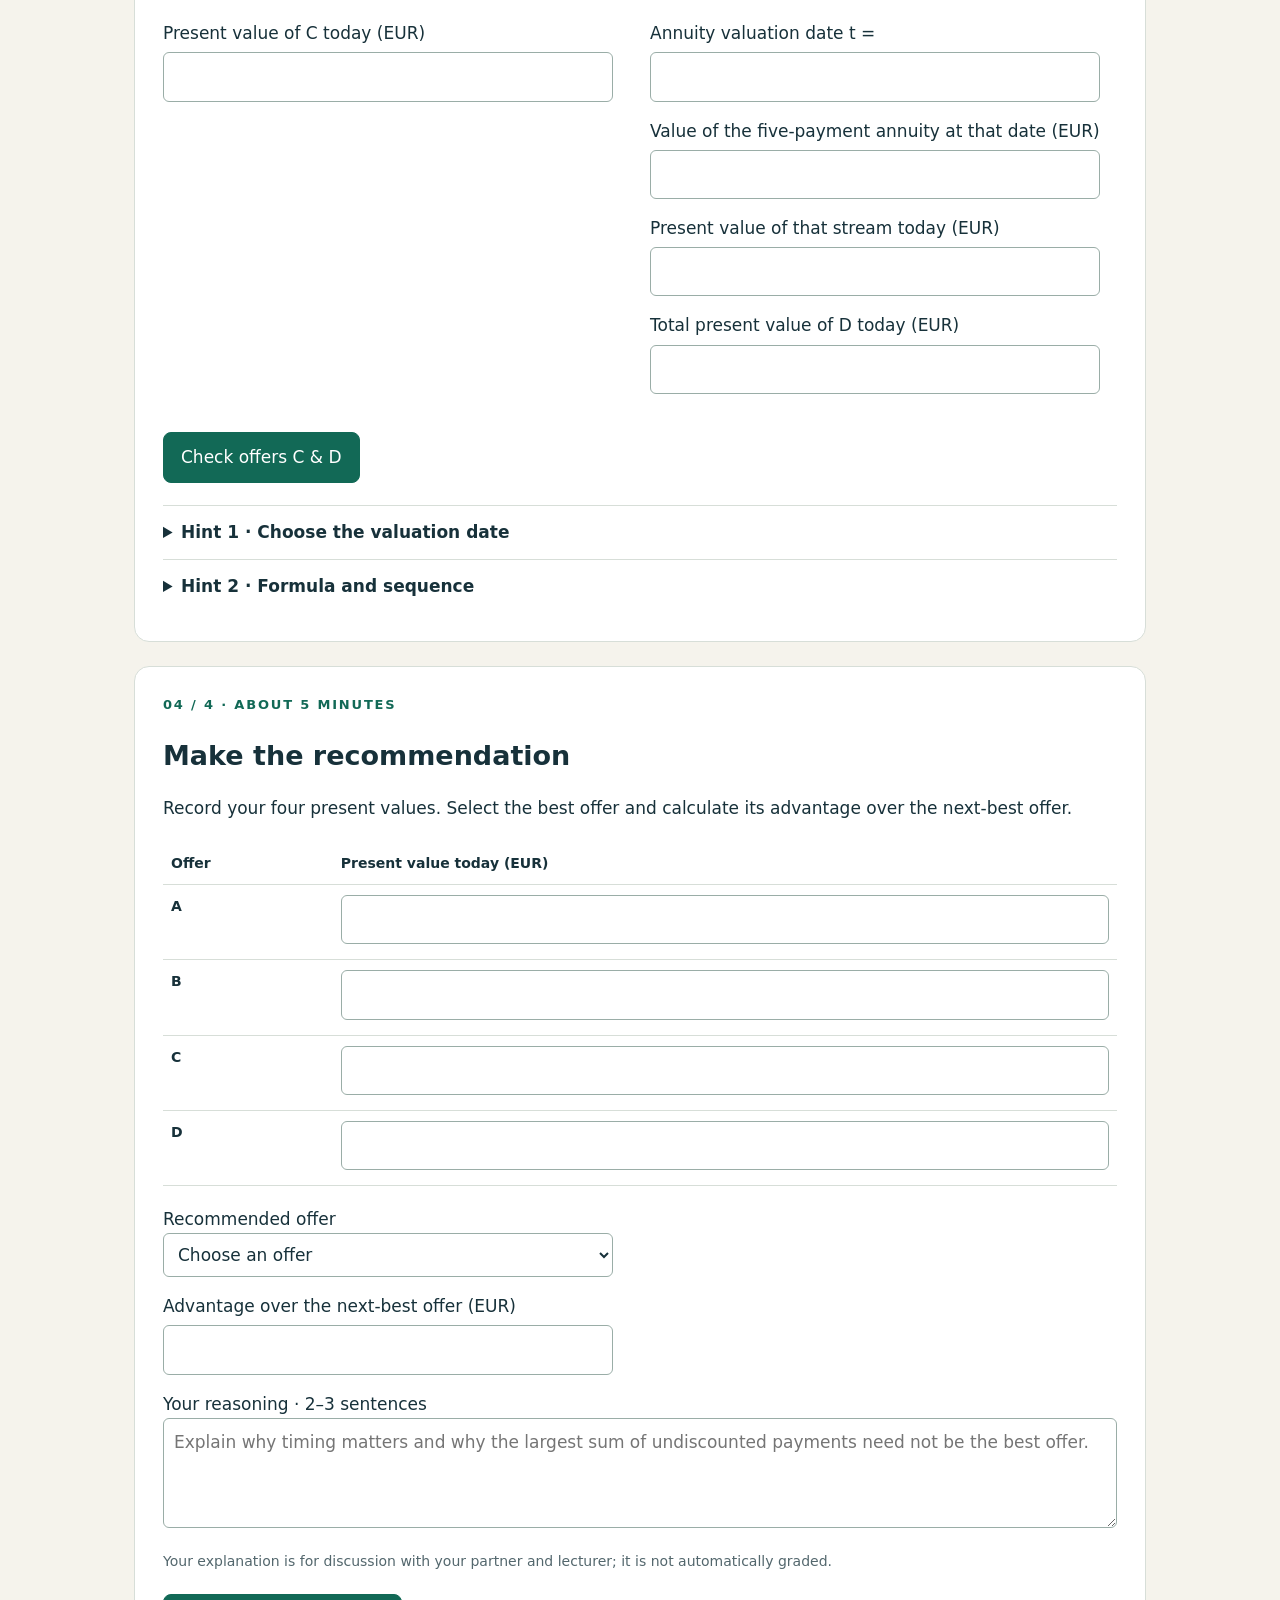
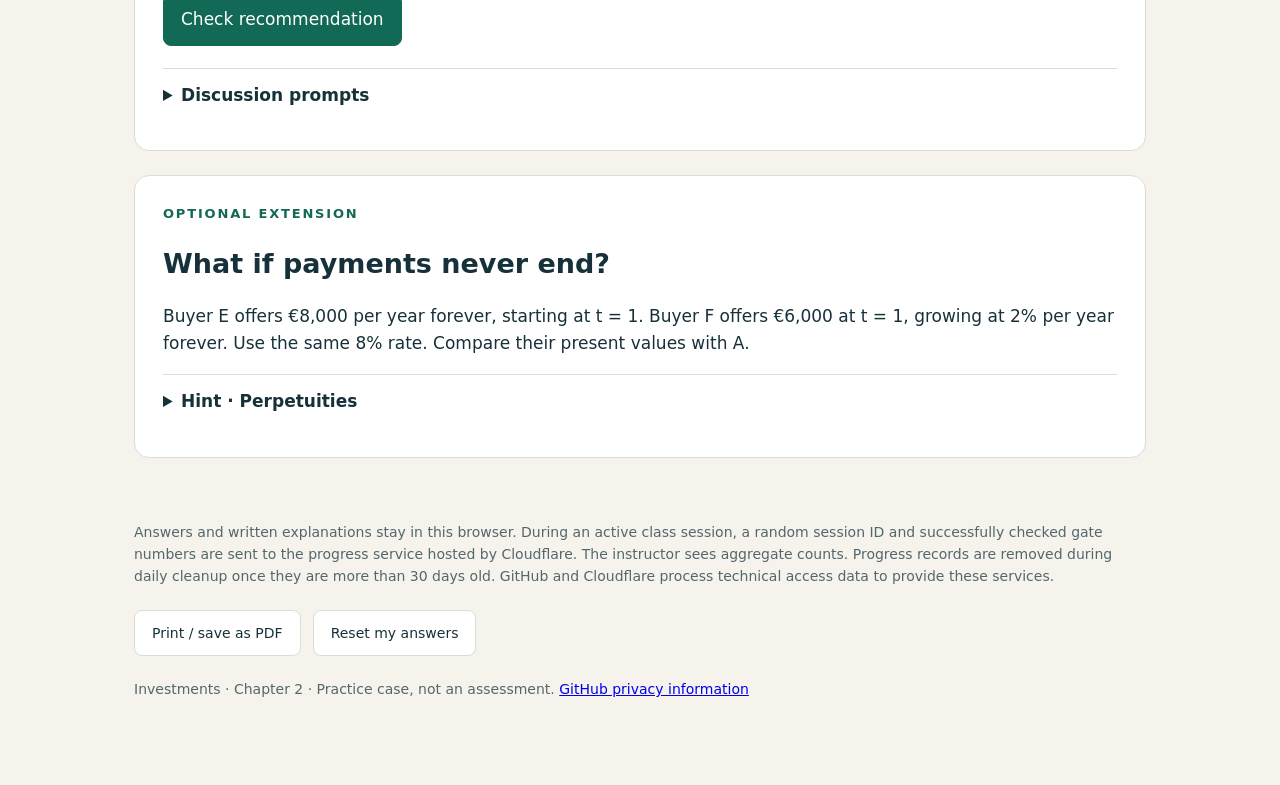
==== commit 6dd66e29: "Remove complete worked solutions from Chapter 2 student page while preserving hints" ====
--- a/chapter2/index.html
+++ b/chapter2/index.html
@@ -10,10 +10,10 @@
 <p class="small">Try each phase before checking. Use hints when needed. All amounts are in EUR. Enter numbers without thousands separators; a decimal point or comma is accepted. Round final amounts to cents.</p><div class="progress" aria-hidden="true"><div id="bar"></div></div><p id="progress" class="small" aria-live="polite">0 of 4 checkpoints completed</p><nav aria-label="Case phases"><a href="#phase1">01 · Timeline</a><a href="#phase2">02 · Equal payments</a><a href="#phase3">03 · Growth & delay</a><a href="#phase4">04 · Decision</a></nav>
 <section aria-labelledby="brief"><div class="eyebrow">The brief</div><h2 id="brief">Compare like with like</h2><p>Four buyers offer the following payment schedules for the same business. Ownership transfers today under every offer. There are no further operating obligations. Assume all payments are certain and ignore taxes and transaction costs. The appropriate effective annual discount rate is <strong>8%</strong>. Unless stated otherwise, payments arrive at year-end.</p><div class="cards"><article class="offer"><strong>A</strong><p>€100,000<br>today.</p></article><article class="offer"><strong>B</strong><p>€25,000 each year<br>in years 1–5.</p></article><article class="offer"><strong>C</strong><p>€22,000 in year 1;<br>payments grow by 5% annually, ending in year 5.</p></article><article class="offer"><strong>D</strong><p>€15,000 today;<br>€30,000 each year in years 3–7.</p></article></div><p class="note">Your task: recommend the offer with the highest present value. First identify <em>when</em> each payment occurs; then decide how to value it.</p></section>
 <section id="phase1"><div class="eyebrow">01 / 4 · About 6 minutes</div><h2>Draw the cash-flow timeline</h2><p>A and B are provided as examples. Complete the missing cash flows for C and D. Enter 0 when no payment occurs. C has five payments, not five growth increases.</p><div class="table-wrap"><table class="cash-flow-table"><caption class="small">Cash flows received at each date (EUR). Scroll horizontally on smaller screens.</caption><thead><tr><th scope="col">Offer / year</th><th scope="col">0 · today</th><th scope="col">1</th><th scope="col">2</th><th scope="col">3</th><th scope="col">4</th><th scope="col">5</th><th scope="col">6</th><th scope="col">7</th></tr></thead><tbody id="timeline"></tbody></table></div><div class="actions"><button class="primary" data-check="1">Check timeline</button><span class="status" id="status1" role="status"></span></div><details><summary>Hint 1 · Place the first payment</summary><p>C begins at t = 1. D contains a payment at t = 0 and a separate stream starting at t = 3.</p></details><details><summary>Hint 2 · Build the growing stream</summary><p>For C, multiply the previous year's payment by 1.05. Equivalently: Cₜ = 22,000 × 1.05^(t − 1), for t = 1, …, 5. Keep full precision while calculating.</p></details></section>
-<section id="phase2"><div class="eyebrow">02 / 4 · About 7 minutes</div><h2>Value offer B in two ways</h2><p>Discount each payment to today. Then use the ordinary-annuity formula as an independent check.</p><div class="table-wrap"><table class="discount-table"><caption class="small">Offer B: cash flows and their present values (EUR). Scroll horizontally on smaller screens.</caption><thead><tr><th scope="col">Offer B / year</th><th scope="col">1</th><th scope="col">2</th><th scope="col">3</th><th scope="col">4</th><th scope="col">5</th></tr></thead><tbody id="discounts"></tbody></table></div><div id="bfields"></div><div class="actions"><button class="primary" data-check="2">Check offer B</button><span class="status" id="status2" role="status"></span></div><details><summary>Hint 1 · Discount each payment</summary><p>A year-t payment is divided by (1.08)^t. The payment at t = 1 is discounted once.</p></details><details><summary>Hint 2 · Use the annuity shortcut</summary><p class="formula">PV₀ = C × [1 − (1 + r)^(−n)] / r</p><p>Here C = 25,000, r = 0.08 and n = 5. The first payment is one period after the valuation date.</p></details><details><summary>Show worked solution · Offer B</summary><p>Discounted payments: €23,148.15; €21,433.47; €19,845.81; €18,375.75; €17,014.58. Their sum (using unrounded values) is <strong>€99,817.75</strong>. The annuity formula gives the same result. Adding rounded entries can differ by a few cents.</p></details></section>
-<section id="phase3"><div class="eyebrow">03 / 4 · About 10 minutes</div><h2>Handle growth and a delayed start</h2><div class="two"><article><h3>Offer C · Growing payments</h3><p>Use the growing-annuity formula to value the five payments. Identify the first cash flow and the number of payments carefully.</p><div id="cfields"></div></article><article><h3>Offer D · Delayed payments</h3><p>First value the five €30,000 payments as an annuity. At what date does that value sit? Bring it to today, then add the immediate payment.</p><div id="dfields"></div></article></div><div class="actions"><button class="primary" data-check="3">Check offers C & D</button><span class="status" id="status3" role="status"></span></div><details><summary>Hint 1 · Choose the valuation date</summary><p>The standard annuity formula gives a value one period before the first payment. D's first annual payment is at t = 3. The immediate €15,000 is already a value at t = 0.</p></details><details><summary>Hint 2 · Formula and sequence</summary><p class="formula">C: PV₀ = C₁ / (r − g) × [1 − ((1 + g)/(1 + r))^n]</p><p>Use C₁ = 22,000, r = 0.08, g = 0.05, n = 5.</p><p class="formula">D: PV₂ = 30,000 × [1 − 1.08^(−5)] / 0.08<br>PV₀ = 15,000 + PV₂ / 1.08²</p></details><details><summary>Show worked solution · Offers C & D</summary><p>C: <strong>€96,348.42</strong> today. D: annuity value at t = 2 is <strong>€119,781.30</strong>; discounted to t = 0 it is <strong>€102,693.16</strong>. Add €15,000 today to obtain <strong>€117,693.16</strong>. Discounting the annuity value for three years would move it one year too far.</p></details></section>
-<section id="phase4"><div class="eyebrow">04 / 4 · About 5 minutes</div><h2>Make the recommendation</h2><p>Record your four present values. Select the best offer and calculate its advantage over the next-best offer.</p><div id="comparison" class="table-wrap"></div><label class="field">Recommended offer<select id="choice"><option value="">Choose an offer</option><option>A</option><option>B</option><option>C</option><option>D</option></select></label><div id="advantage"></div><label for="reason">Your reasoning · 2–3 sentences</label><textarea id="reason" placeholder="Explain why timing matters and why the largest sum of undiscounted payments need not be the best offer."></textarea><p class="small">Your explanation is for discussion with your partner and lecturer; it is not automatically graded.</p><div class="actions"><button class="primary" data-check="4">Check recommendation</button><span class="status" id="status4" role="status"></span></div><details><summary>Discussion prompts</summary><p>Why is comparing undiscounted totals insufficient? How do the amounts and timing of C’s payments differ from B’s? What assumptions make a single 8% rate appropriate here? Would your recommendation necessarily remain valid if payment risk differed across buyers?</p></details><details><summary>Show comparison and model reasoning</summary><p><strong>D (€117,693.16) &gt; A (€100,000.00) &gt; B (€99,817.75) &gt; C (€96,348.42).</strong> D is worth €17,693.16 more today than the next-best offer, A. C totals €121,563.89, which is <strong>less</strong> than B's €125,000. Both payment amounts and their timing affect value; nominal totals alone cannot determine a present-value ranking. Under the stated assumptions, select D.</p></details></section>
-<section><div class="eyebrow">Optional extension</div><h2>What if payments never end?</h2><p>Buyer E offers €8,000 per year forever, starting at t = 1. Buyer F offers €6,000 at t = 1, growing at 2% per year forever. Use the same 8% rate. Compare their present values with A.</p><details><summary>Hint · Perpetuities</summary><p>For E use C/r. For F use C₁/(r − g); this requires r &gt; g.</p></details><details><summary>Show extension solution</summary><p>E: 8,000/0.08 = €100,000. F: 6,000/(0.08 − 0.02) = €100,000. Both equal A in present value under the assumptions.</p></details></section>
+<section id="phase2"><div class="eyebrow">02 / 4 · About 7 minutes</div><h2>Value offer B in two ways</h2><p>Discount each payment to today. Then use the ordinary-annuity formula as an independent check.</p><div class="table-wrap"><table class="discount-table"><caption class="small">Offer B: cash flows and their present values (EUR). Scroll horizontally on smaller screens.</caption><thead><tr><th scope="col">Offer B / year</th><th scope="col">1</th><th scope="col">2</th><th scope="col">3</th><th scope="col">4</th><th scope="col">5</th></tr></thead><tbody id="discounts"></tbody></table></div><div id="bfields"></div><div class="actions"><button class="primary" data-check="2">Check offer B</button><span class="status" id="status2" role="status"></span></div><details><summary>Hint 1 · Discount each payment</summary><p>A year-t payment is divided by (1.08)^t. The payment at t = 1 is discounted once.</p></details><details><summary>Hint 2 · Use the annuity shortcut</summary><p class="formula">PV₀ = C × [1 − (1 + r)^(−n)] / r</p><p>Here C = 25,000, r = 0.08 and n = 5. The first payment is one period after the valuation date.</p></details></section>
+<section id="phase3"><div class="eyebrow">03 / 4 · About 10 minutes</div><h2>Handle growth and a delayed start</h2><div class="two"><article><h3>Offer C · Growing payments</h3><p>Use the growing-annuity formula to value the five payments. Identify the first cash flow and the number of payments carefully.</p><div id="cfields"></div></article><article><h3>Offer D · Delayed payments</h3><p>First value the five €30,000 payments as an annuity. At what date does that value sit? Bring it to today, then add the immediate payment.</p><div id="dfields"></div></article></div><div class="actions"><button class="primary" data-check="3">Check offers C & D</button><span class="status" id="status3" role="status"></span></div><details><summary>Hint 1 · Choose the valuation date</summary><p>The standard annuity formula gives a value one period before the first payment. D's first annual payment is at t = 3. The immediate €15,000 is already a value at t = 0.</p></details><details><summary>Hint 2 · Formula and sequence</summary><p class="formula">C: PV₀ = C₁ / (r − g) × [1 − ((1 + g)/(1 + r))^n]</p><p>Use C₁ = 22,000, r = 0.08, g = 0.05, n = 5.</p><p class="formula">D: PV₂ = 30,000 × [1 − 1.08^(−5)] / 0.08<br>PV₀ = 15,000 + PV₂ / 1.08²</p></details></section>
+<section id="phase4"><div class="eyebrow">04 / 4 · About 5 minutes</div><h2>Make the recommendation</h2><p>Record your four present values. Select the best offer and calculate its advantage over the next-best offer.</p><div id="comparison" class="table-wrap"></div><label class="field">Recommended offer<select id="choice"><option value="">Choose an offer</option><option>A</option><option>B</option><option>C</option><option>D</option></select></label><div id="advantage"></div><label for="reason">Your reasoning · 2–3 sentences</label><textarea id="reason" placeholder="Explain why timing matters and why the largest sum of undiscounted payments need not be the best offer."></textarea><p class="small">Your explanation is for discussion with your partner and lecturer; it is not automatically graded.</p><div class="actions"><button class="primary" data-check="4">Check recommendation</button><span class="status" id="status4" role="status"></span></div><details><summary>Discussion prompts</summary><p>Why is comparing undiscounted totals insufficient? How do the amounts and timing of C’s payments differ from B’s? What assumptions make a single 8% rate appropriate here? Would your recommendation necessarily remain valid if payment risk differed across buyers?</p></details></section>
+<section><div class="eyebrow">Optional extension</div><h2>What if payments never end?</h2><p>Buyer E offers €8,000 per year forever, starting at t = 1. Buyer F offers €6,000 at t = 1, growing at 2% per year forever. Use the same 8% rate. Compare their present values with A.</p><details><summary>Hint · Perpetuities</summary><p>For E use C/r. For F use C₁/(r − g); this requires r &gt; g.</p></details></section>
 <footer><p id="saveState" role="status">Answers and written explanations stay in this browser. During an active class session, a random session ID and successfully checked gate numbers are sent to the progress service hosted by Cloudflare. The instructor sees aggregate counts. Progress records are removed during daily cleanup once they are more than 30 days old. GitHub and Cloudflare process technical access data to provide these services.</p><div class="actions"><button id="print">Print / save as PDF</button><button id="reset">Reset my answers</button></div><p>Investments · Chapter 2 · Practice case, not an assessment. <a href="https://docs.github.com/en/site-policy/privacy-policies/github-general-privacy-statement">GitHub privacy information</a></p></footer></main>
 <script src="../shared/live-config.js"></script><script src="../shared/student-progress.js"></script><script>
 (async()=>{
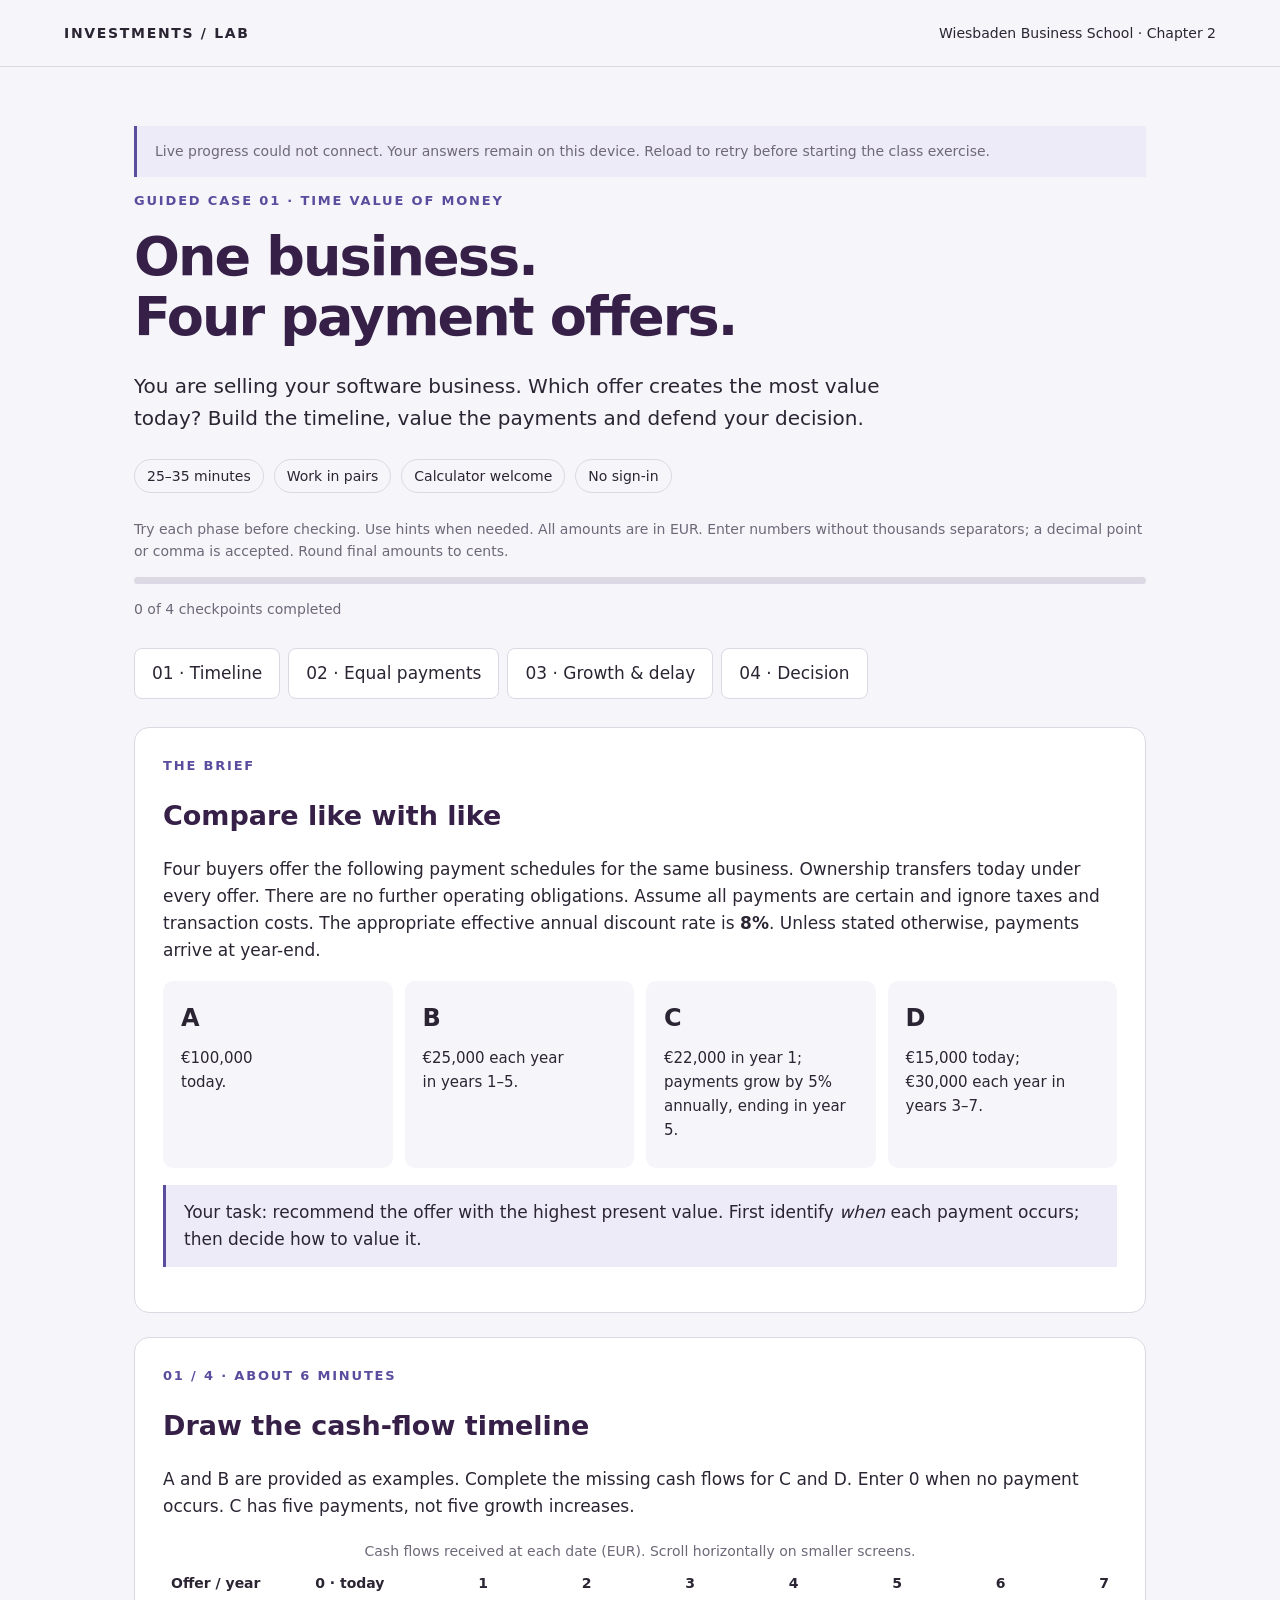
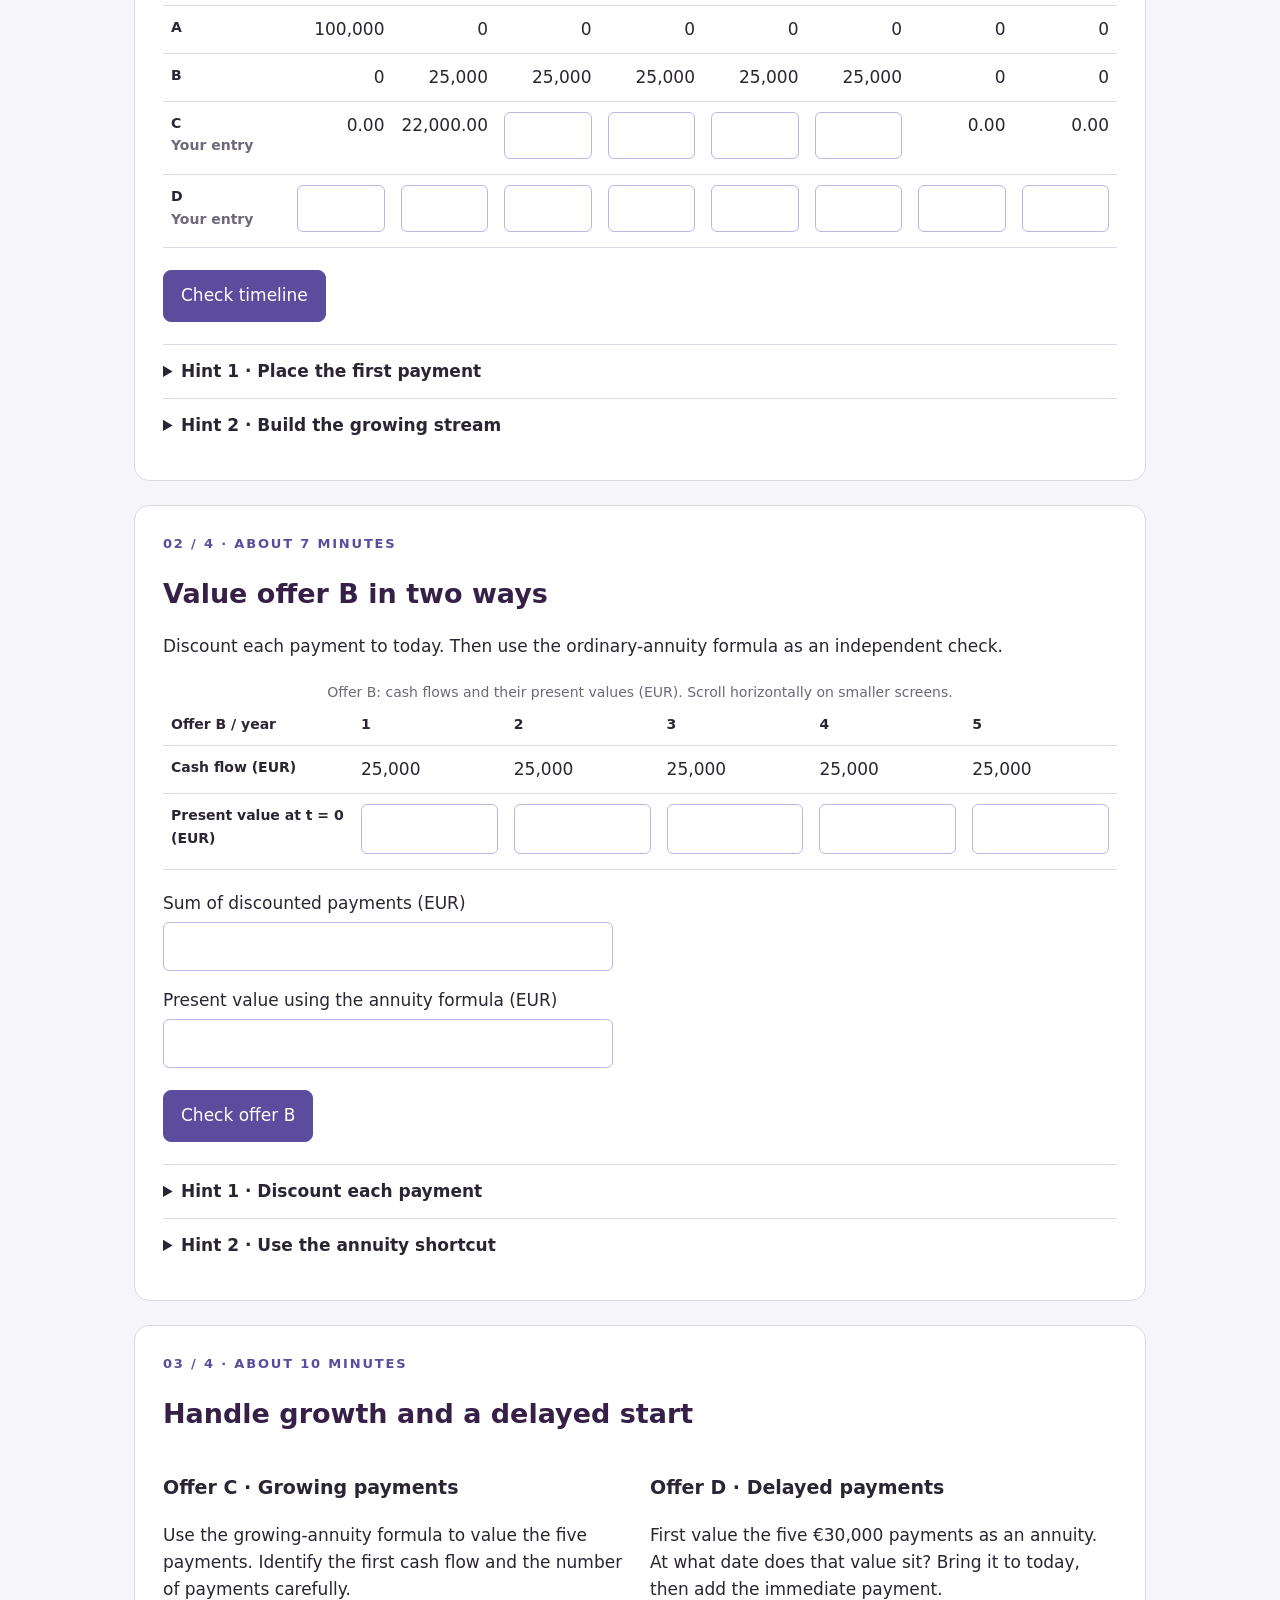
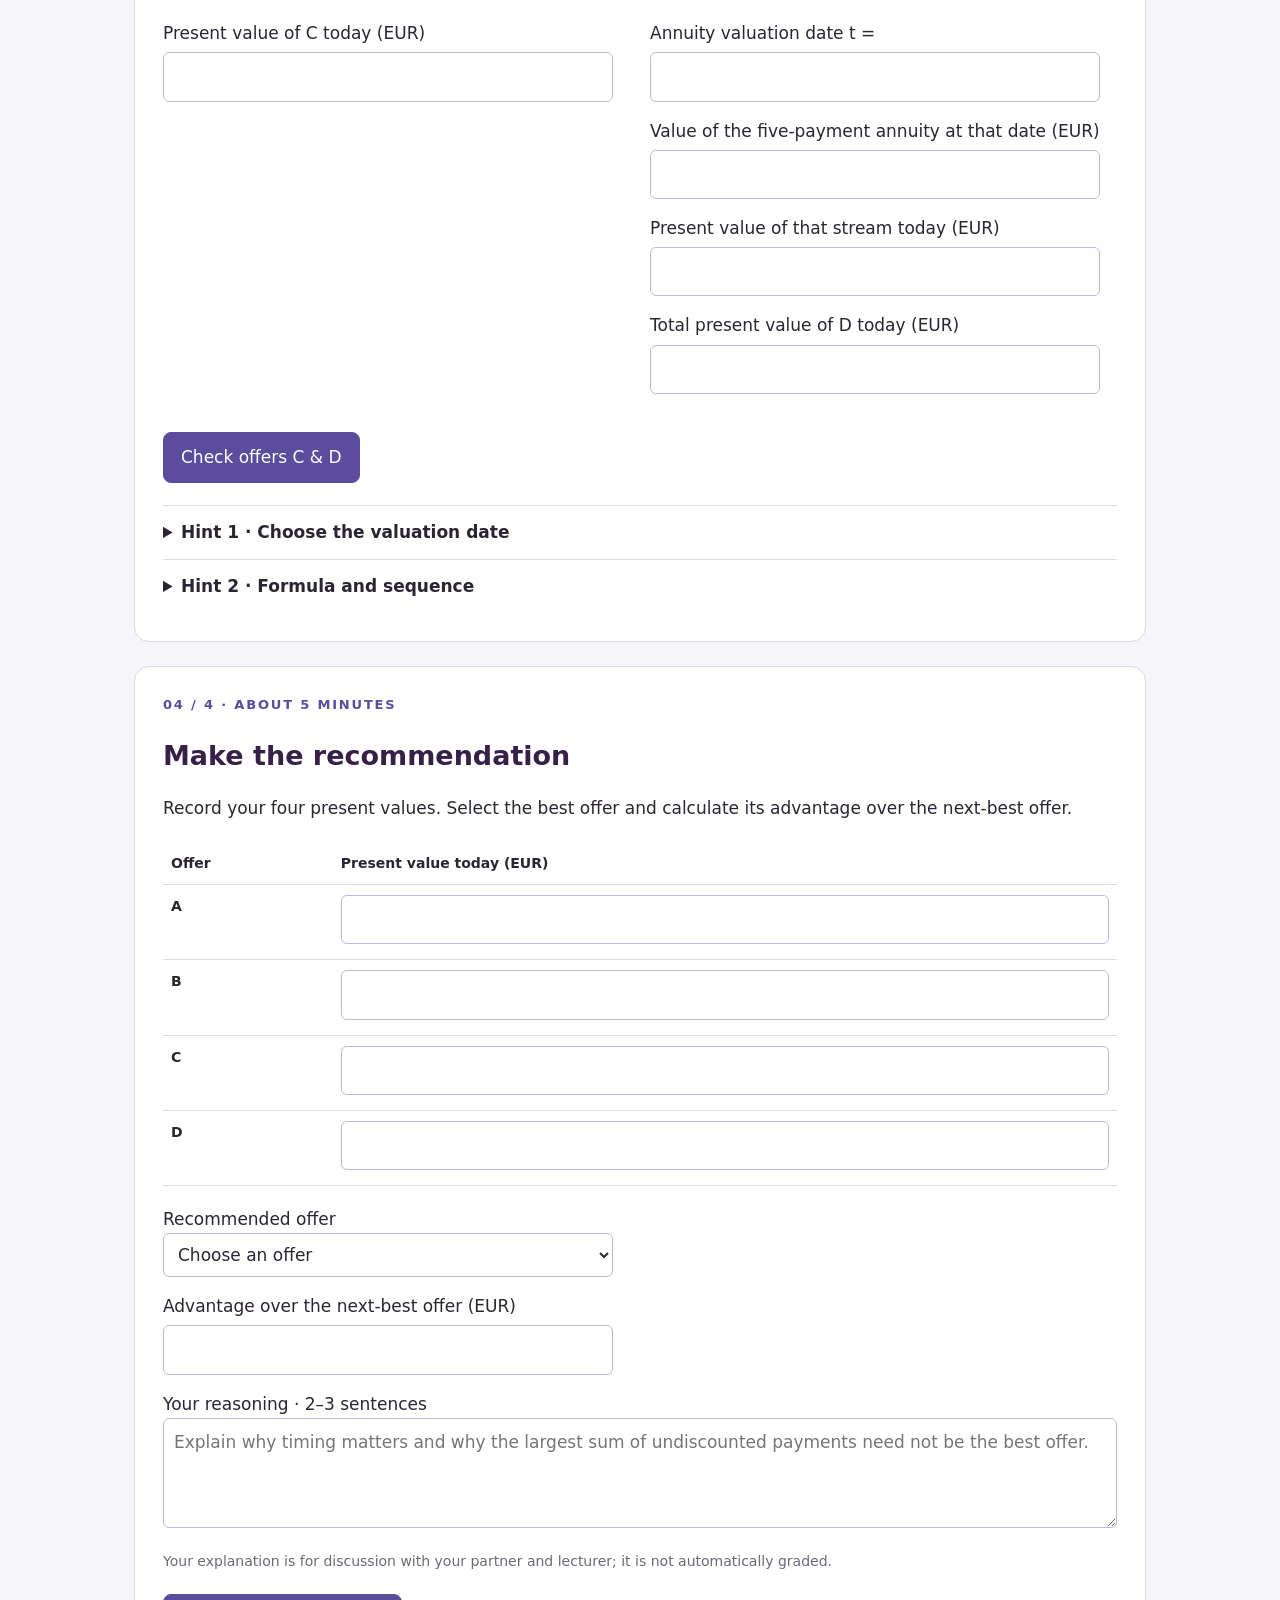
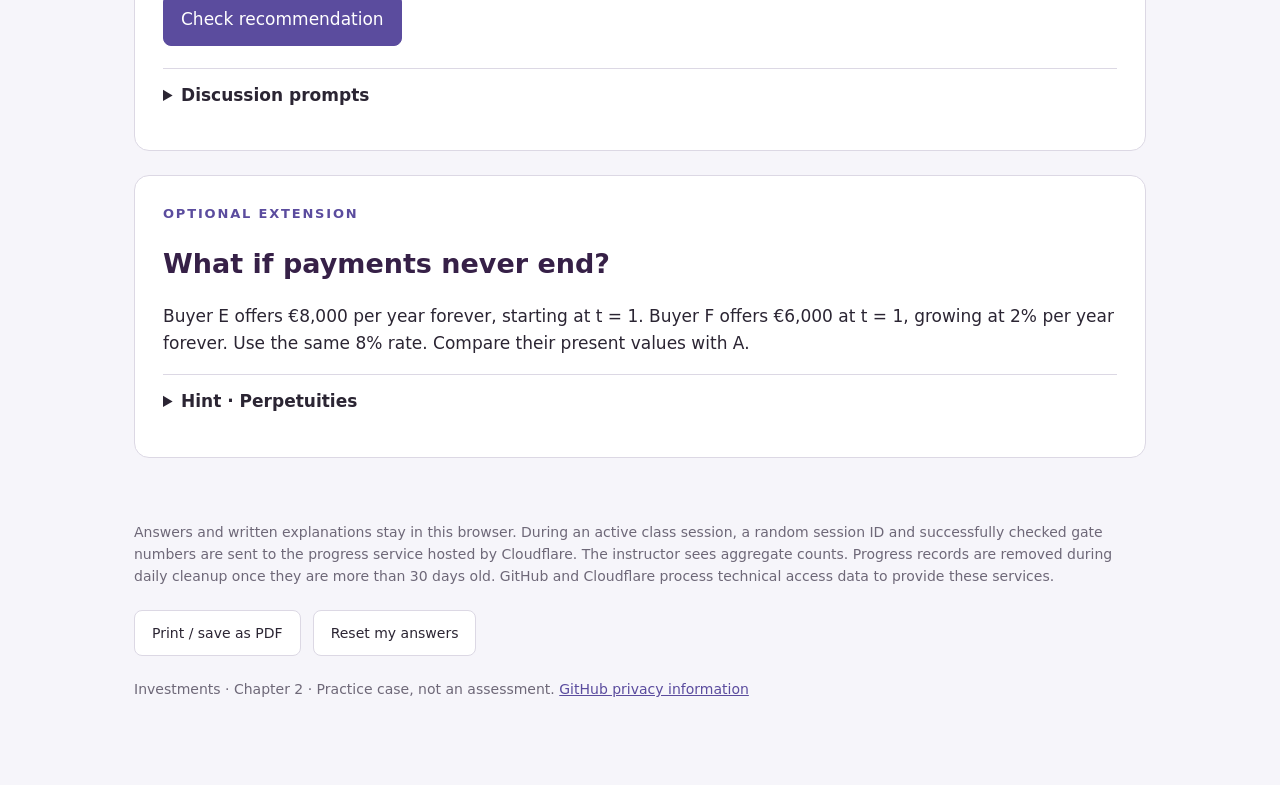
==== commit 3b315f40: "Apply muted HSRM violet theme, add solution reset and protected Excel solution" ====
--- a/chapter2/index.html
+++ b/chapter2/index.html
@@ -1,9 +1,10 @@
 <!doctype html>
 <html lang="en"><head><meta charset="utf-8"><meta name="viewport" content="width=device-width,initial-scale=1"><meta name="description" content="A guided Investments case on discounting, annuities and payment timing."><title>Investments Lab · Selling a software business</title>
 <style>
-:root{--ink:#17313a;--muted:#53676d;--paper:#f5f3ec;--line:#d7ded8;--green:#126956;--light:#e9f2ed;--orange:#a14916}*{box-sizing:border-box}body{margin:0;background:var(--paper);color:var(--ink);font:17px/1.6 system-ui,sans-serif}header{padding:22px max(5vw,20px);border-bottom:1px solid var(--line);display:flex;justify-content:space-between;gap:20px;font-size:14px}header strong{letter-spacing:.12em}main{max-width:1060px;margin:auto;padding:45px 24px}h1{font-size:clamp(32px,5vw,54px);line-height:1.12;letter-spacing:-.035em;margin:15px 0 22px;max-width:780px}h2{font-size:27px;line-height:1.25}h3{font-size:19px}.eyebrow{font-size:13px;text-transform:uppercase;letter-spacing:.14em;color:var(--green);font-weight:700}.lead{max-width:760px;font-size:20px}.meta{display:flex;flex-wrap:wrap;gap:10px;margin:25px 0}.meta span{border:1px solid var(--line);padding:5px 12px;border-radius:30px;font-size:14px}nav{display:flex;gap:8px;flex-wrap:wrap;margin:28px 0}button,nav a{font:inherit;cursor:pointer;border:1px solid var(--line);border-radius:8px;padding:11px 17px;background:white;color:var(--ink);text-decoration:none}button.primary{background:var(--green);color:white;border-color:var(--green)}button:hover,nav a:hover{filter:brightness(.95)}:focus-visible{outline:3px solid #c47f19;outline-offset:3px}section{background:#fff;border:1px solid var(--line);border-radius:15px;padding:28px;margin:24px 0;scroll-margin-top:15px}.cards{display:grid;grid-template-columns:repeat(4,1fr);gap:12px}.offer{background:var(--paper);padding:18px;border-radius:10px}.offer strong{display:block;font-size:24px}.offer p{margin:8px 0;font-size:15px}.note{background:var(--light);border-left:3px solid var(--green);padding:14px 18px}.small,footer{font-size:14px;color:var(--muted)}.table-wrap{overflow:auto;margin:20px 0}table{width:100%;border-collapse:collapse;text-align:left}th,td{border-bottom:1px solid var(--line);padding:10px 8px;vertical-align:top}th{font-size:14px}input,select,textarea{font:inherit;padding:10px;border:1px solid #9aada7;border-radius:6px;width:100%;background:white;color:var(--ink)}input{min-width:112px}textarea{min-height:110px}label{display:block}td label{font-size:13px}.field{margin:16px 0;max-width:450px}.field input{margin-top:5px}.feedback{font-size:13px;display:block;max-width:260px;line-height:1.4;margin-top:5px}.good{color:#126344}.bad{color:#a03719}input[aria-invalid=true]{border-color:#a03719;background:#fff7f2}input[data-ok=true]{border-color:#126344;background:#f1f9f4}.actions{display:flex;gap:12px;align-items:center;flex-wrap:wrap;margin:22px 0}.status{font-weight:600}details{border-top:1px solid var(--line);padding:13px 0}summary{cursor:pointer;font-weight:600}details p{max-width:800px}.formula{font-family:ui-monospace,monospace;background:var(--paper);padding:14px;overflow-wrap:anywhere}.progress{height:7px;border-radius:9px;background:#dbe3dd;overflow:hidden}.progress div{height:100%;background:var(--green);width:0;transition:width .3s}footer{padding:25px 0}.two{display:grid;grid-template-columns:1fr 1fr;gap:20px}@media(max-width:760px){.cards,.two{grid-template-columns:1fr 1fr}section{padding:18px}main{padding:28px 16px}header{font-size:12px}.two{grid-template-columns:1fr}}@media(max-width:440px){.cards{grid-template-columns:1fr}header{flex-direction:column;gap:3px}}@media print{nav,button,footer{display:none}section{break-inside:avoid}body{background:white}}
+:root{--ink:#2B2533;--muted:#6E6878;--paper:#F6F5FA;--line:#DCD8E4;--green:#5B4C9E;--light:#EEEBF8;--orange:#68476E}*{box-sizing:border-box}body{margin:0;background:var(--paper);color:var(--ink);font:17px/1.6 system-ui,sans-serif}header{padding:22px max(5vw,20px);border-bottom:1px solid var(--line);display:flex;justify-content:space-between;gap:20px;font-size:14px}header strong{letter-spacing:.12em}main{max-width:1060px;margin:auto;padding:45px 24px}h1{font-size:clamp(32px,5vw,54px);line-height:1.12;letter-spacing:-.035em;margin:15px 0 22px;max-width:780px}h2{font-size:27px;line-height:1.25}h3{font-size:19px}.eyebrow{font-size:13px;text-transform:uppercase;letter-spacing:.14em;color:var(--green);font-weight:700}.lead{max-width:760px;font-size:20px}.meta{display:flex;flex-wrap:wrap;gap:10px;margin:25px 0}.meta span{border:1px solid var(--line);padding:5px 12px;border-radius:30px;font-size:14px}nav{display:flex;gap:8px;flex-wrap:wrap;margin:28px 0}button,nav a{font:inherit;cursor:pointer;border:1px solid var(--line);border-radius:8px;padding:11px 17px;background:white;color:var(--ink);text-decoration:none}button.primary{background:var(--green);color:white;border-color:var(--green)}button:hover,nav a:hover{filter:brightness(.95)}:focus-visible{outline:3px solid #7A6B9E;outline-offset:3px}section{background:#fff;border:1px solid var(--line);border-radius:15px;padding:28px;margin:24px 0;scroll-margin-top:15px}.cards{display:grid;grid-template-columns:repeat(4,1fr);gap:12px}.offer{background:var(--paper);padding:18px;border-radius:10px}.offer strong{display:block;font-size:24px}.offer p{margin:8px 0;font-size:15px}.note{background:var(--light);border-left:3px solid var(--green);padding:14px 18px}.small,footer{font-size:14px;color:var(--muted)}.table-wrap{overflow:auto;margin:20px 0}table{width:100%;border-collapse:collapse;text-align:left}th,td{border-bottom:1px solid var(--line);padding:10px 8px;vertical-align:top}th{font-size:14px}input,select,textarea{font:inherit;padding:10px;border:1px solid #BDB5E3;border-radius:6px;width:100%;background:white;color:var(--ink)}input{min-width:112px}textarea{min-height:110px}label{display:block}td label{font-size:13px}.field{margin:16px 0;max-width:450px}.field input{margin-top:5px}.feedback{font-size:13px;display:block;max-width:260px;line-height:1.4;margin-top:5px}.good{color:#5B4C9E}.bad{color:#68476E}input[aria-invalid=true]{border-color:#68476E;background:#F3EFF7}input[data-ok=true]{border-color:#5B4C9E;background:#EEEBF8}.actions{display:flex;gap:12px;align-items:center;flex-wrap:wrap;margin:22px 0}.status{font-weight:600}details{border-top:1px solid var(--line);padding:13px 0}summary{cursor:pointer;font-weight:600}details p{max-width:800px}.formula{font-family:ui-monospace,monospace;background:var(--paper);padding:14px;overflow-wrap:anywhere}.progress{height:7px;border-radius:9px;background:#DCD8E4;overflow:hidden}.progress div{height:100%;background:var(--green);width:0;transition:width .3s}footer{padding:25px 0}.two{display:grid;grid-template-columns:1fr 1fr;gap:20px}@media(max-width:760px){.cards,.two{grid-template-columns:1fr 1fr}section{padding:18px}main{padding:28px 16px}header{font-size:12px}.two{grid-template-columns:1fr}}@media(max-width:440px){.cards{grid-template-columns:1fr}header{flex-direction:column;gap:3px}}@media print{nav,button,footer{display:none}section{break-inside:avoid}body{background:white}}
 
 .cash-flow-table{table-layout:fixed;min-width:940px}.cash-flow-table th:first-child{width:126px}.cash-flow-table td,.cash-flow-table th{text-align:right;font-variant-numeric:tabular-nums}.cash-flow-table th:first-child{text-align:left}.cash-flow-table input{min-width:0;width:100%;padding:9px 6px}.cash-flow-table .feedback{text-align:left;overflow-wrap:anywhere}.discount-table{min-width:740px;table-layout:fixed}.discount-table th:first-child{width:190px}.discount-table input{min-width:0;width:100%}.discount-table td{font-variant-numeric:tabular-nums}
+/* HSRM muted palette */ a,a:visited{color:#5B4C9E} h1,h2{color:#362047} .result,.answer{color:#362047}
 </style></head><body>
 <header><strong>INVESTMENTS / LAB</strong><span>Wiesbaden Business School · Chapter 2</span></header>
 <main><div class="eyebrow">Guided case 01 · Time value of money</div><h1>One business.<br>Four payment offers.</h1><p class="lead">You are selling your software business. Which offer creates the most value today? Build the timeline, value the payments and defend your decision.</p><div class="meta"><span>25–35 minutes</span><span>Work in pairs</span><span>Calculator welcome</span><span>No sign-in</span></div>
@@ -56,3 +57,4 @@
 })();
 </script></body></html>
 
+
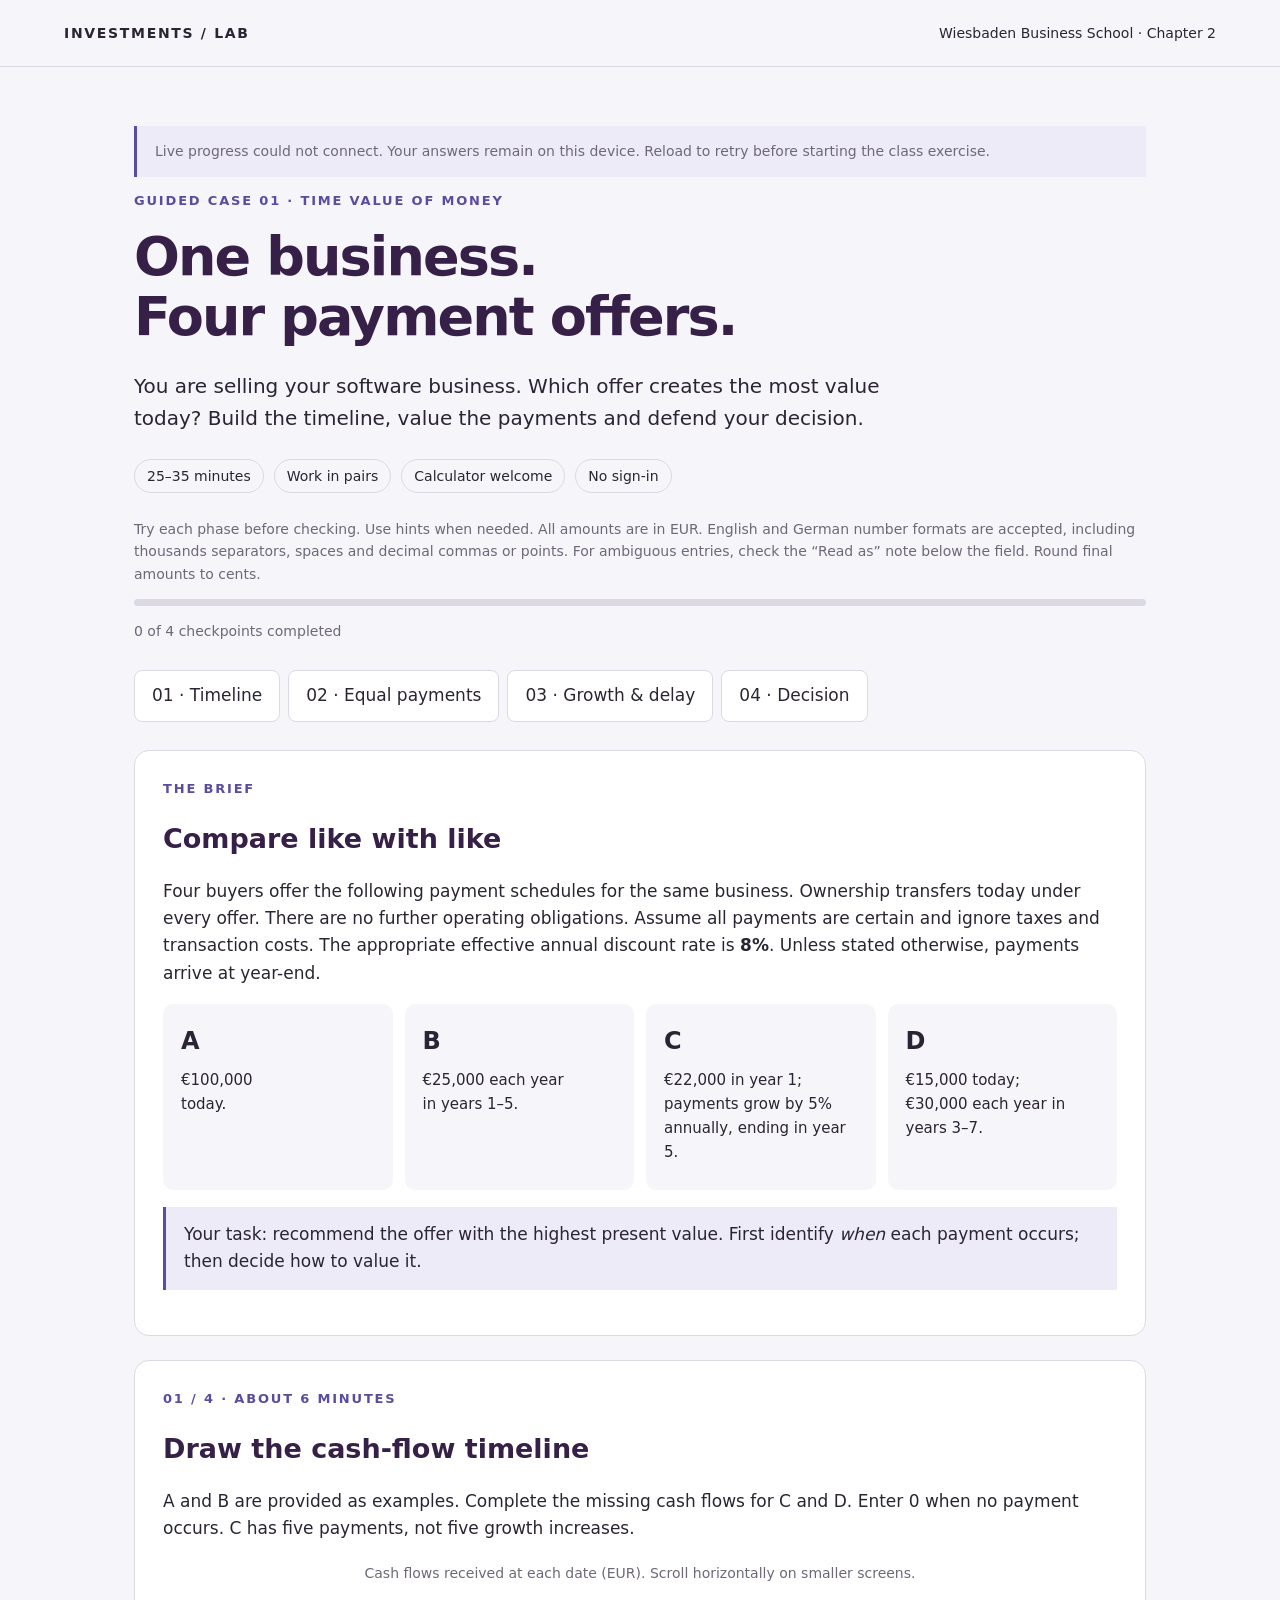
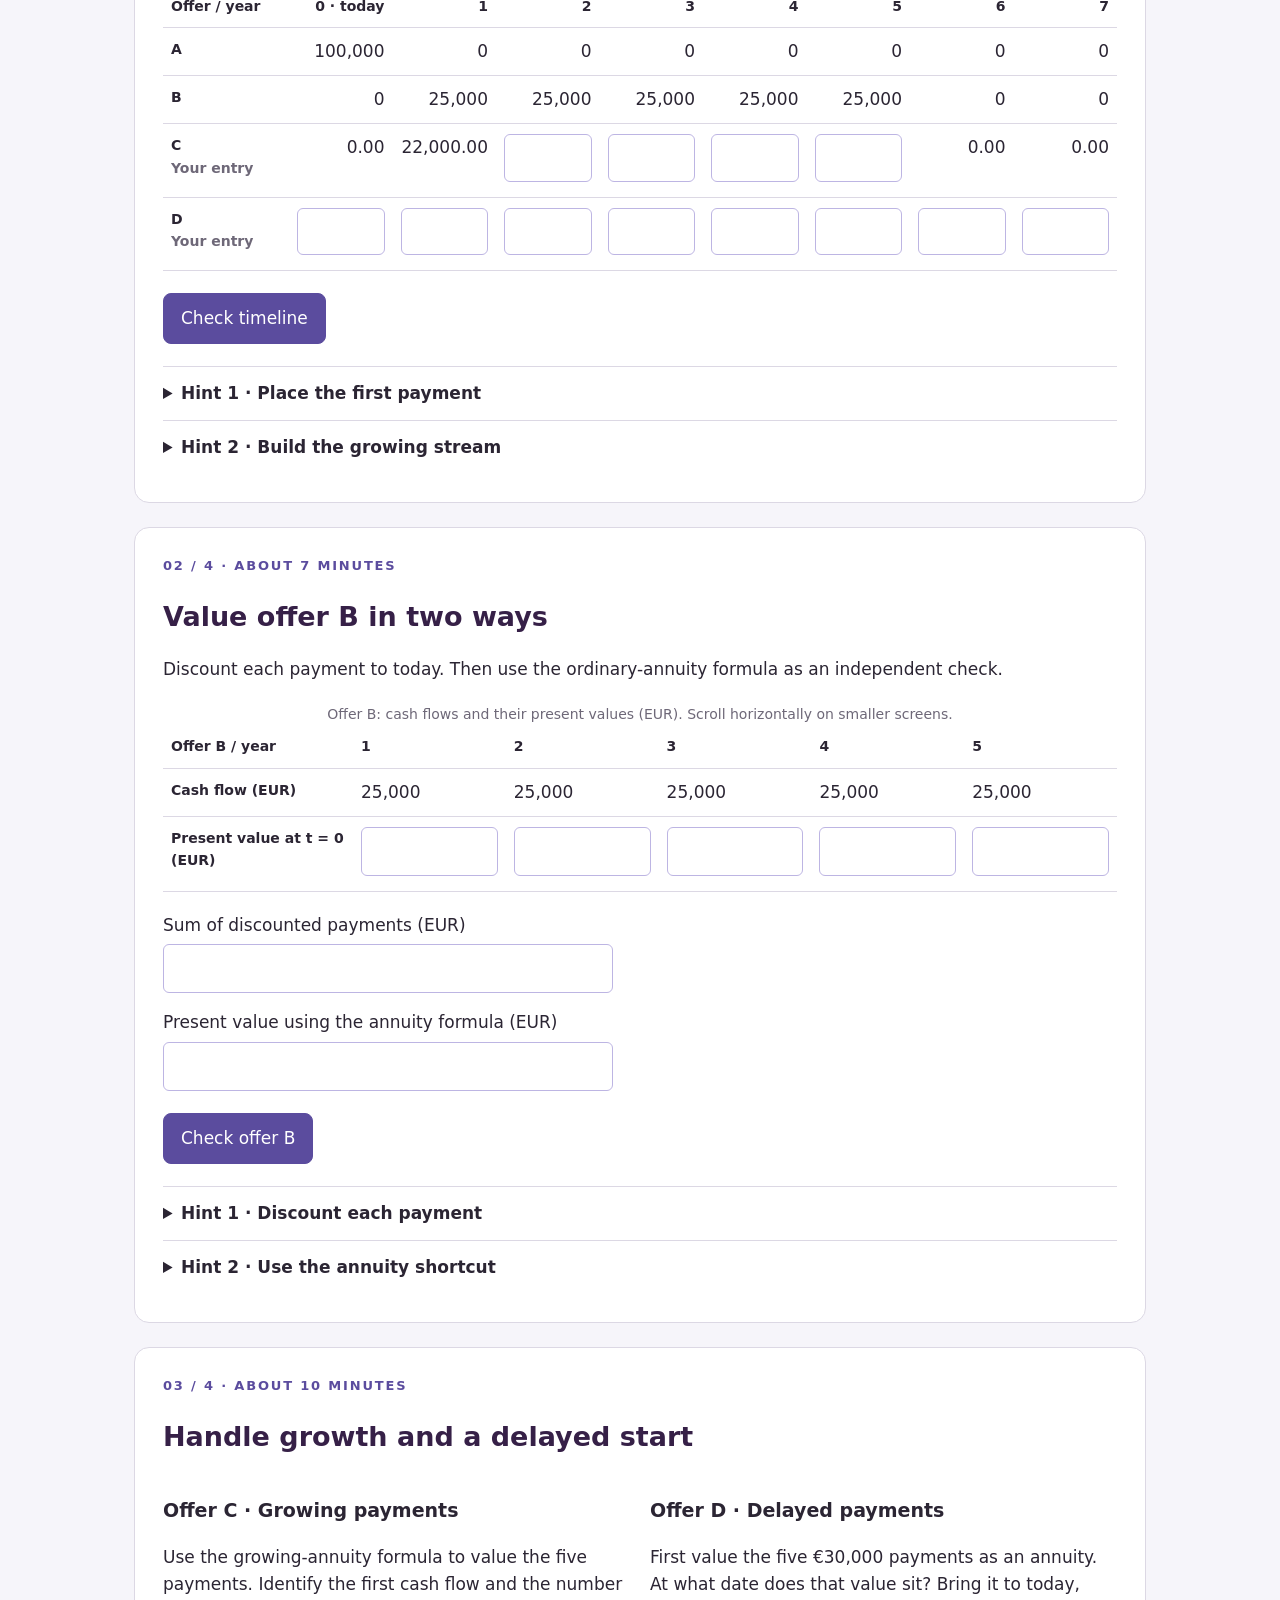
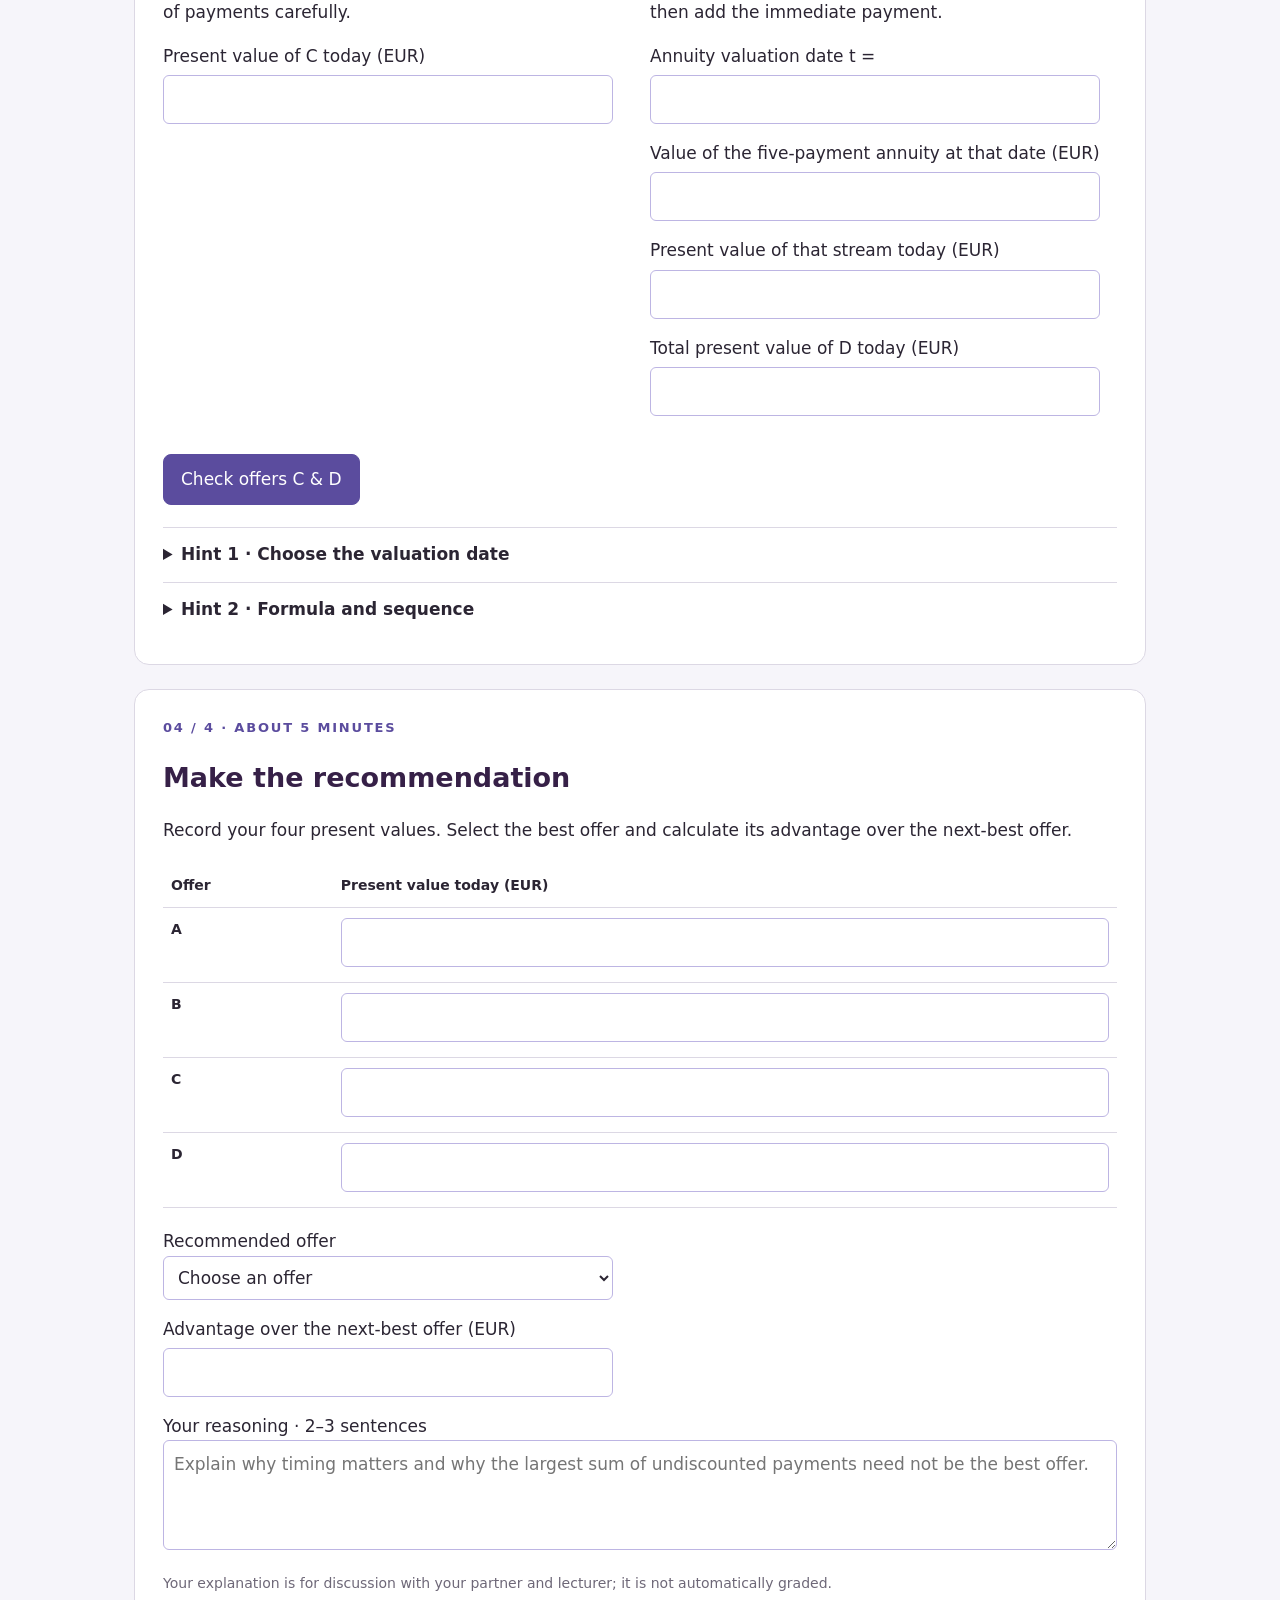
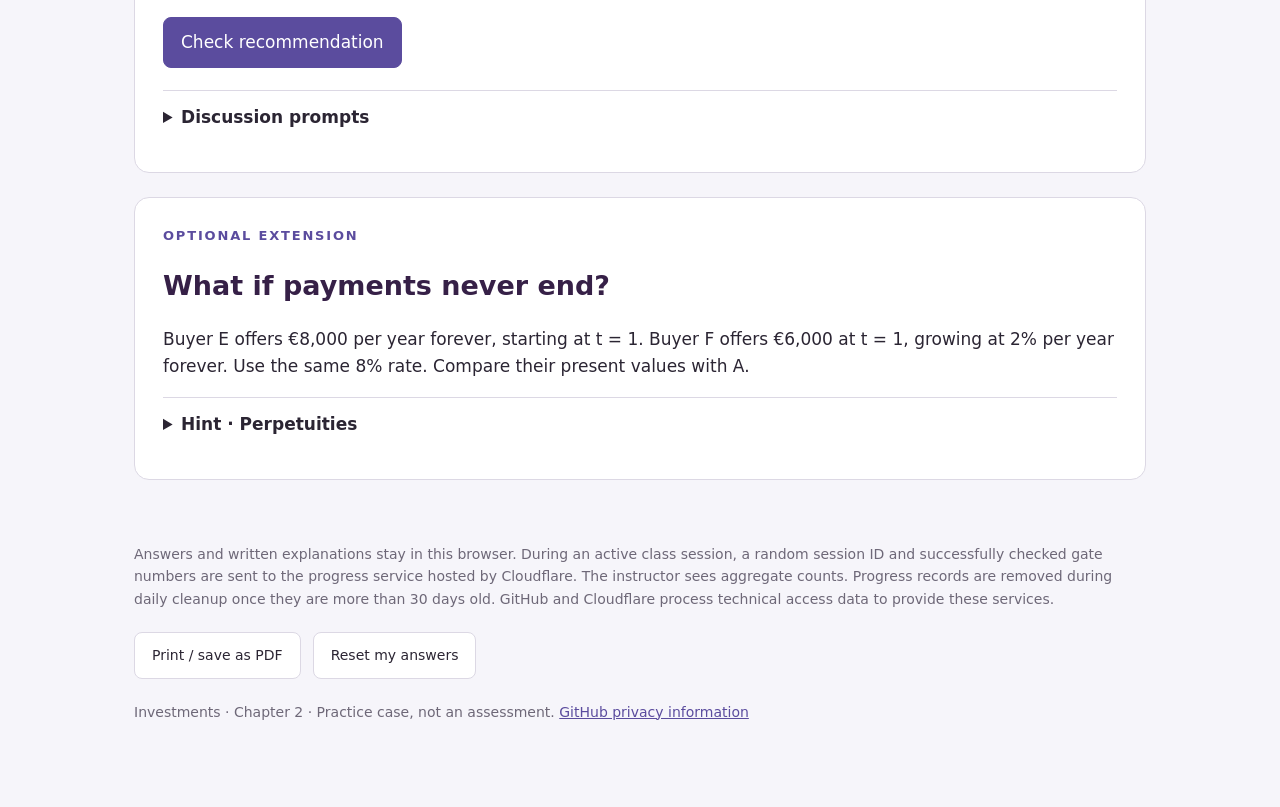
==== commit 0b926d51: "Accept flexible English and German numeric input across student cases" ====
--- a/chapter2/index.html
+++ b/chapter2/index.html
@@ -5,10 +5,10 @@
 
 .cash-flow-table{table-layout:fixed;min-width:940px}.cash-flow-table th:first-child{width:126px}.cash-flow-table td,.cash-flow-table th{text-align:right;font-variant-numeric:tabular-nums}.cash-flow-table th:first-child{text-align:left}.cash-flow-table input{min-width:0;width:100%;padding:9px 6px}.cash-flow-table .feedback{text-align:left;overflow-wrap:anywhere}.discount-table{min-width:740px;table-layout:fixed}.discount-table th:first-child{width:190px}.discount-table input{min-width:0;width:100%}.discount-table td{font-variant-numeric:tabular-nums}
 /* HSRM muted palette */ a,a:visited{color:#5B4C9E} h1,h2{color:#362047} .result,.answer{color:#362047}
-</style></head><body>
+</style><link rel="stylesheet" href="../shared/number-input.css?v=flex-numbers-20261117"></head><body>
 <header><strong>INVESTMENTS / LAB</strong><span>Wiesbaden Business School · Chapter 2</span></header>
 <main><div class="eyebrow">Guided case 01 · Time value of money</div><h1>One business.<br>Four payment offers.</h1><p class="lead">You are selling your software business. Which offer creates the most value today? Build the timeline, value the payments and defend your decision.</p><div class="meta"><span>25–35 minutes</span><span>Work in pairs</span><span>Calculator welcome</span><span>No sign-in</span></div>
-<p class="small">Try each phase before checking. Use hints when needed. All amounts are in EUR. Enter numbers without thousands separators; a decimal point or comma is accepted. Round final amounts to cents.</p><div class="progress" aria-hidden="true"><div id="bar"></div></div><p id="progress" class="small" aria-live="polite">0 of 4 checkpoints completed</p><nav aria-label="Case phases"><a href="#phase1">01 · Timeline</a><a href="#phase2">02 · Equal payments</a><a href="#phase3">03 · Growth & delay</a><a href="#phase4">04 · Decision</a></nav>
+<p class="small">Try each phase before checking. Use hints when needed. All amounts are in EUR. English and German number formats are accepted, including thousands separators, spaces and decimal commas or points. For ambiguous entries, check the “Read as” note below the field. Round final amounts to cents.</p><div class="progress" aria-hidden="true"><div id="bar"></div></div><p id="progress" class="small" aria-live="polite">0 of 4 checkpoints completed</p><nav aria-label="Case phases"><a href="#phase1">01 · Timeline</a><a href="#phase2">02 · Equal payments</a><a href="#phase3">03 · Growth & delay</a><a href="#phase4">04 · Decision</a></nav>
 <section aria-labelledby="brief"><div class="eyebrow">The brief</div><h2 id="brief">Compare like with like</h2><p>Four buyers offer the following payment schedules for the same business. Ownership transfers today under every offer. There are no further operating obligations. Assume all payments are certain and ignore taxes and transaction costs. The appropriate effective annual discount rate is <strong>8%</strong>. Unless stated otherwise, payments arrive at year-end.</p><div class="cards"><article class="offer"><strong>A</strong><p>€100,000<br>today.</p></article><article class="offer"><strong>B</strong><p>€25,000 each year<br>in years 1–5.</p></article><article class="offer"><strong>C</strong><p>€22,000 in year 1;<br>payments grow by 5% annually, ending in year 5.</p></article><article class="offer"><strong>D</strong><p>€15,000 today;<br>€30,000 each year in years 3–7.</p></article></div><p class="note">Your task: recommend the offer with the highest present value. First identify <em>when</em> each payment occurs; then decide how to value it.</p></section>
 <section id="phase1"><div class="eyebrow">01 / 4 · About 6 minutes</div><h2>Draw the cash-flow timeline</h2><p>A and B are provided as examples. Complete the missing cash flows for C and D. Enter 0 when no payment occurs. C has five payments, not five growth increases.</p><div class="table-wrap"><table class="cash-flow-table"><caption class="small">Cash flows received at each date (EUR). Scroll horizontally on smaller screens.</caption><thead><tr><th scope="col">Offer / year</th><th scope="col">0 · today</th><th scope="col">1</th><th scope="col">2</th><th scope="col">3</th><th scope="col">4</th><th scope="col">5</th><th scope="col">6</th><th scope="col">7</th></tr></thead><tbody id="timeline"></tbody></table></div><div class="actions"><button class="primary" data-check="1">Check timeline</button><span class="status" id="status1" role="status"></span></div><details><summary>Hint 1 · Place the first payment</summary><p>C begins at t = 1. D contains a payment at t = 0 and a separate stream starting at t = 3.</p></details><details><summary>Hint 2 · Build the growing stream</summary><p>For C, multiply the previous year's payment by 1.05. Equivalently: Cₜ = 22,000 × 1.05^(t − 1), for t = 1, …, 5. Keep full precision while calculating.</p></details></section>
 <section id="phase2"><div class="eyebrow">02 / 4 · About 7 minutes</div><h2>Value offer B in two ways</h2><p>Discount each payment to today. Then use the ordinary-annuity formula as an independent check.</p><div class="table-wrap"><table class="discount-table"><caption class="small">Offer B: cash flows and their present values (EUR). Scroll horizontally on smaller screens.</caption><thead><tr><th scope="col">Offer B / year</th><th scope="col">1</th><th scope="col">2</th><th scope="col">3</th><th scope="col">4</th><th scope="col">5</th></tr></thead><tbody id="discounts"></tbody></table></div><div id="bfields"></div><div class="actions"><button class="primary" data-check="2">Check offer B</button><span class="status" id="status2" role="status"></span></div><details><summary>Hint 1 · Discount each payment</summary><p>A year-t payment is divided by (1.08)^t. The payment at t = 1 is discounted once.</p></details><details><summary>Hint 2 · Use the annuity shortcut</summary><p class="formula">PV₀ = C × [1 − (1 + r)^(−n)] / r</p><p>Here C = 25,000, r = 0.08 and n = 5. The first payment is one period after the valuation date.</p></details></section>
@@ -16,7 +16,7 @@
 <section id="phase4"><div class="eyebrow">04 / 4 · About 5 minutes</div><h2>Make the recommendation</h2><p>Record your four present values. Select the best offer and calculate its advantage over the next-best offer.</p><div id="comparison" class="table-wrap"></div><label class="field">Recommended offer<select id="choice"><option value="">Choose an offer</option><option>A</option><option>B</option><option>C</option><option>D</option></select></label><div id="advantage"></div><label for="reason">Your reasoning · 2–3 sentences</label><textarea id="reason" placeholder="Explain why timing matters and why the largest sum of undiscounted payments need not be the best offer."></textarea><p class="small">Your explanation is for discussion with your partner and lecturer; it is not automatically graded.</p><div class="actions"><button class="primary" data-check="4">Check recommendation</button><span class="status" id="status4" role="status"></span></div><details><summary>Discussion prompts</summary><p>Why is comparing undiscounted totals insufficient? How do the amounts and timing of C’s payments differ from B’s? What assumptions make a single 8% rate appropriate here? Would your recommendation necessarily remain valid if payment risk differed across buyers?</p></details></section>
 <section><div class="eyebrow">Optional extension</div><h2>What if payments never end?</h2><p>Buyer E offers €8,000 per year forever, starting at t = 1. Buyer F offers €6,000 at t = 1, growing at 2% per year forever. Use the same 8% rate. Compare their present values with A.</p><details><summary>Hint · Perpetuities</summary><p>For E use C/r. For F use C₁/(r − g); this requires r &gt; g.</p></details></section>
 <footer><p id="saveState" role="status">Answers and written explanations stay in this browser. During an active class session, a random session ID and successfully checked gate numbers are sent to the progress service hosted by Cloudflare. The instructor sees aggregate counts. Progress records are removed during daily cleanup once they are more than 30 days old. GitHub and Cloudflare process technical access data to provide these services.</p><div class="actions"><button id="print">Print / save as PDF</button><button id="reset">Reset my answers</button></div><p>Investments · Chapter 2 · Practice case, not an assessment. <a href="https://docs.github.com/en/site-policy/privacy-policies/github-general-privacy-statement">GitHub privacy information</a></p></footer></main>
-<script src="../shared/live-config.js"></script><script src="../shared/student-progress.js"></script><script>
+<script src="../shared/number-input.js?v=flex-numbers-20261117"></script><script src="../shared/live-config.js"></script><script src="../shared/student-progress.js"></script><script>
 (async()=>{
 const live=await window.InvestmentsLive.start("chapter2");
 'use strict';
@@ -24,7 +24,7 @@
 const fmt=n=>n.toLocaleString('en-GB',{minimumFractionDigits:2,maximumFractionDigits:2});
 const ann=(c,n,r=.08)=>c*(1-(1+r)**(-n))/r;
 const pvB=ann(25000,5),pvC=22000/(.08-.05)*(1-(1.05/1.08)**5),d2=ann(30000,5),d0=d2/1.08**2+15000;
-function input(id,expected,phase,label,hint,tol=.05){fields[id]={expected,phase,hint,tol};return `<input id="${id}" aria-label="${label}" aria-describedby="f-${id}" inputmode="decimal" autocomplete="off"><span class="feedback" id="f-${id}"></span>`}
+function input(id,expected,phase,label,hint,tol=.05){fields[id]={expected,phase,hint,tol};return `<input id="${id}" aria-label="${label}" aria-describedby="f-${id}" inputmode="decimal" data-number-kind="${label.includes('EUR')?'number':label.includes('%')?'percent':'number'}" autocomplete="off"><span class="feedback" id="f-${id}"></span>`}
 function field(id,n,p,label,hint,tol){return `<label class="field">${label}${input(id,n,p,label,hint,tol)}</label>`}
 for(const offer of ['A','B','C','D']){
  const cells=Array.from({length:8},(_,t)=>{
@@ -42,11 +42,10 @@
 document.querySelector('#dfields').innerHTML=field('date',2,3,'Annuity valuation date t =','The value sits one period before the first payment.',0)+field('dann',d2,3,'Value of the five-payment annuity at that date (EUR)','Use €30,000 and five annual payments.')+field('dstream',d2/1.08**2,3,'Present value of that stream today (EUR)','Discount the annuity value from t = 2 to t = 0.')+field('dpv',d0,3,'Total present value of D today (EUR)','Add the immediate €15,000 to the discounted stream.');
 document.querySelector('#comparison').innerHTML='<table><thead><tr><th>Offer</th><th>Present value today (EUR)</th></tr></thead><tbody>'+Object.entries({A:100000,B:pvB,C:pvC,D:d0}).map(([k,v])=>`<tr><th scope="row">${k}</th><td>${input('final'+k,v,4,'Final present value of '+k,'Revisit the corresponding valuation; compare all offers at t = 0.')}</td></tr>`).join('')+'</tbody></table>';
 document.querySelector('#advantage').innerHTML=field('gap',d0-100000,4,'Advantage over the next-best offer (EUR)','Subtract the second-highest PV from the highest PV.');
-function parse(s){s=s.trim().replace(/\s/g,'');if(!/^[+-]?\d+(?:[.,]\d+)?$/.test(s))return NaN;return Number(s.replace(',','.'))}
-function value(id){return parse(document.getElementById(id).value)}
+function value(id){return window.InvestmentsNumbers.read(document.getElementById(id))}
 function follows(id,n){let own;if(id==='bsum'){own=[1,2,3,4,5].reduce((s,t)=>s+value('b'+t),0)}if(id==='dstream')own=value('dann')/1.08**value('date');if(id==='dpv')own=value('dstream')+15000;if(id==='cpv')own=22000/1.08+[2,3,4,5].reduce((s,t)=>s+value('c'+t)/1.08**t,0);return Number.isFinite(own)&&Math.abs(n-own)<=.06}
 function progress(){document.getElementById('bar').style.width=completed.size*25+'%';document.getElementById('progress').textContent=completed.size+' of 4 checkpoints completed'}
-function check(p){let ok=true;for(const[id,f]of Object.entries(fields)){if(f.phase!==p)continue;const el=document.getElementById(id),n=value(id),good=Number.isFinite(n)&&Math.abs(n-f.expected)<=f.tol;const msg=document.getElementById('f-'+id);el.setAttribute('aria-invalid',String(!good));el.dataset.ok=String(good);msg.className='feedback '+(good?'good':'bad');msg.textContent=good?'Correct.':!Number.isFinite(n)?'Enter a number without thousands separators.':follows(id,n)?'Consistent with your earlier entries. Recheck the earlier values or valuation date.':f.hint;ok=ok&&good}
+function check(p){let ok=true;for(const[id,f]of Object.entries(fields)){if(f.phase!==p)continue;const el=document.getElementById(id),n=value(id),good=Number.isFinite(n)&&Math.abs(n-f.expected)<=f.tol;const msg=document.getElementById('f-'+id);el.setAttribute('aria-invalid',String(!good));el.dataset.ok=String(good);msg.className='feedback '+(good?'good':'bad');msg.textContent=good?'Correct.':!Number.isFinite(n)?'Enter a valid number, for example 12,345.67 or 12.345,67.':follows(id,n)?'Consistent with your earlier entries. Recheck the earlier values or valuation date.':f.hint;ok=ok&&good}
 if(p===4&&document.getElementById('choice').value!=='D')ok=false;
 if(ok){completed.add(p);live.passed(p);}else completed.delete(p);document.getElementById('status'+p).textContent=ok?(p===4?'Numerical checks complete. Discuss your reasoning.':'Checkpoint complete.'):'Revisit the marked entries'+(p===4?' and your selected offer.':'.');progress();save()}
 function save(){const answers={};document.querySelectorAll('input,select,textarea').forEach(el=>answers[el.id]=el.value);try{localStorage.setItem(KEY,JSON.stringify({answers,completed:[...completed]}))}catch{document.getElementById('saveState').textContent='Browser storage is unavailable. Keep this tab open or print your work; answers will not be saved.'}}
@@ -54,6 +53,7 @@
 document.querySelectorAll('[data-check]').forEach(b=>b.addEventListener('click',()=>check(Number(b.dataset.check))));
 document.querySelectorAll('input,select,textarea').forEach(el=>el.addEventListener('input',()=>{const phase=fields[el.id]?.phase||(el.id==='choice'?4:0);if(phase){completed.delete(phase);document.getElementById('status'+phase).textContent='Changed — check this phase again.';progress()}if(fields[el.id]){el.removeAttribute('aria-invalid');delete el.dataset.ok;document.getElementById('f-'+el.id).textContent=''}save()}));
 document.getElementById('print').addEventListener('click',()=>window.print());document.getElementById('reset').addEventListener('click',()=>{if(confirm('Clear all your answers on this device?')){document.querySelectorAll('input,select,textarea').forEach(el=>{el.value='';el.removeAttribute('aria-invalid');delete el.dataset.ok});document.querySelectorAll('.feedback,.status').forEach(el=>el.textContent='');completed.clear();progress();save()}});
+window.InvestmentsNumbers.mount();
 })();
 </script></body></html>
 
--- a/shared/number-input.css
+++ b/shared/number-input.css
@@ -0,0 +1,4 @@
+.number-format{display:flex;align-items:baseline;flex-wrap:wrap;gap:3px 8px;margin-top:4px;color:#6E6878;font-size:12px;line-height:1.4;white-space:normal}.number-format:empty{display:none}.number-format button{font:inherit;color:#5B4C9E;border:0;border-bottom:1px dotted #BDB5E3;background:transparent;border-radius:0;padding:1px 0;cursor:pointer;text-align:left;white-space:normal}.number-format button:focus-visible{outline:2px solid #7A6B9E;outline-offset:3px}@media print{.number-format button{display:none}}
+.number-format button{display:none}
+input:focus + .number-format button,input[aria-invalid=true] + .number-format button,.number-format:focus-within button{display:inline}
+@media print{.number-format button{display:none!important}}
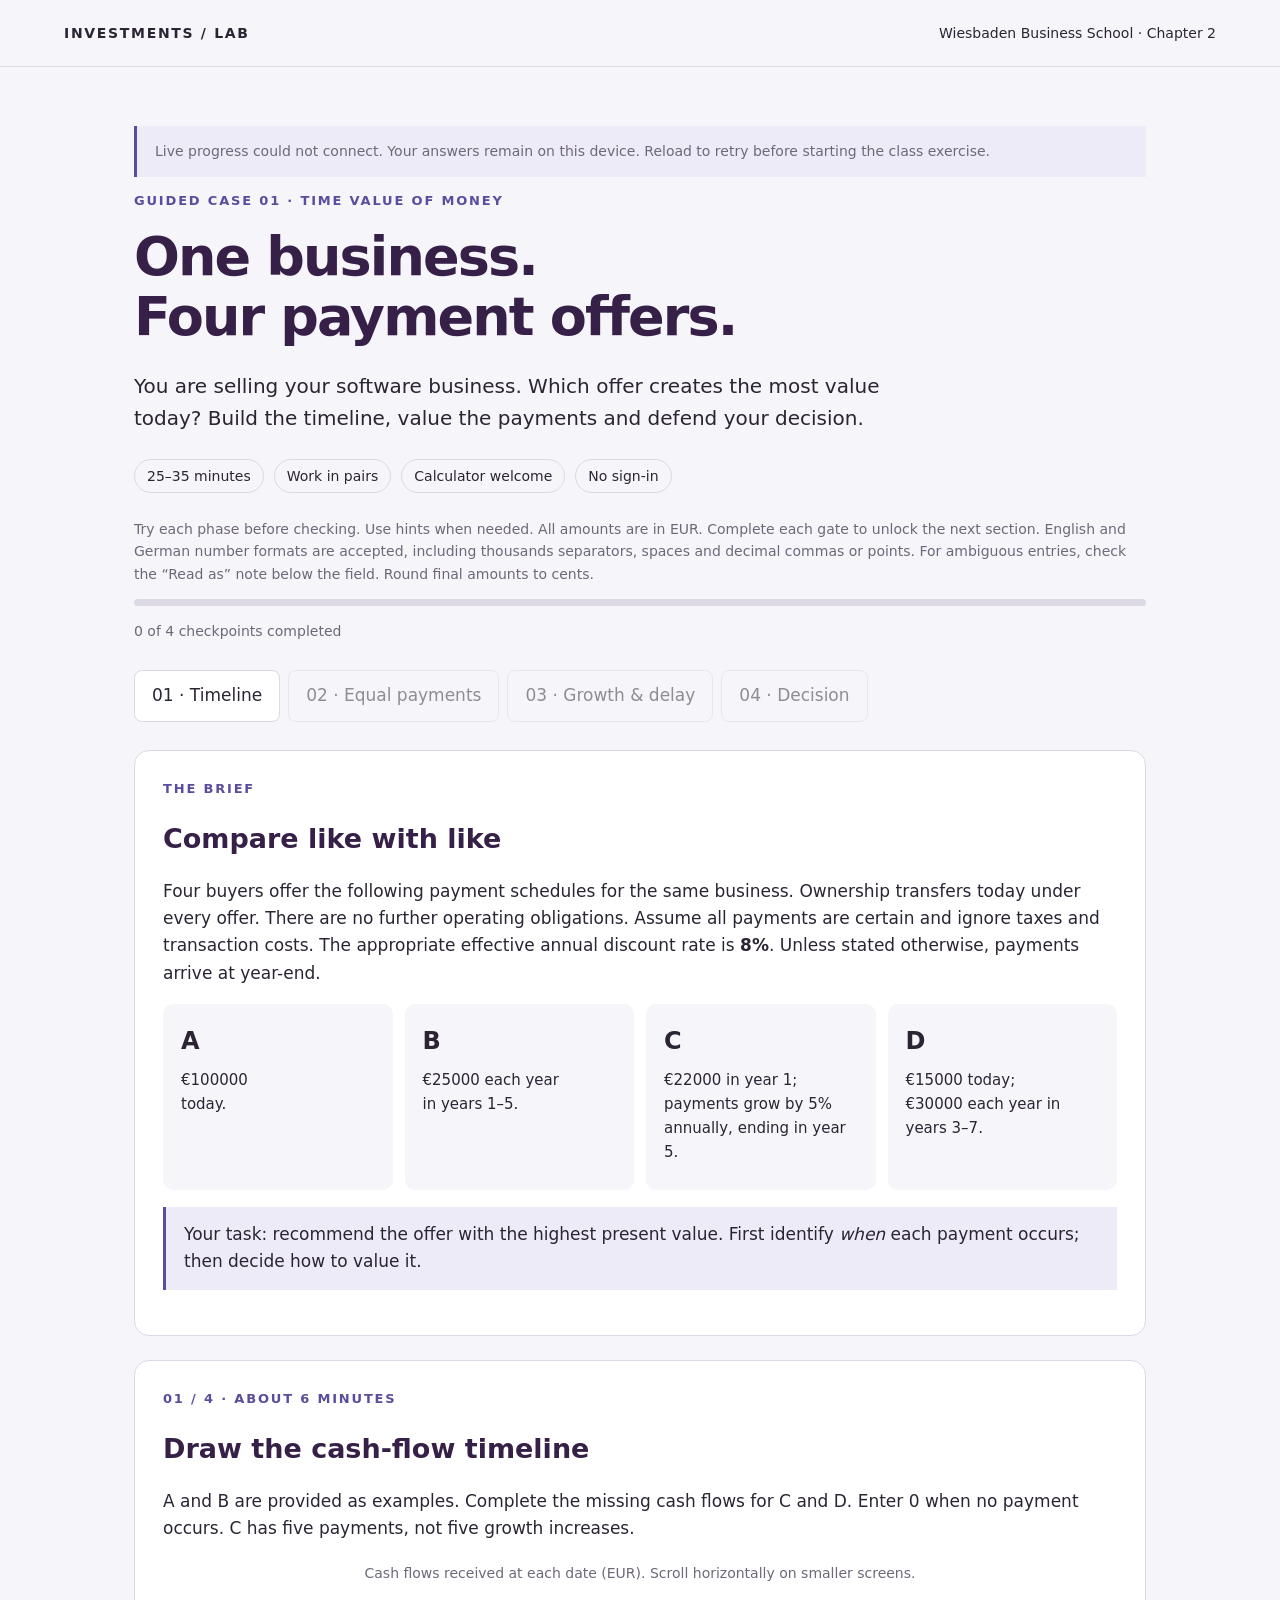
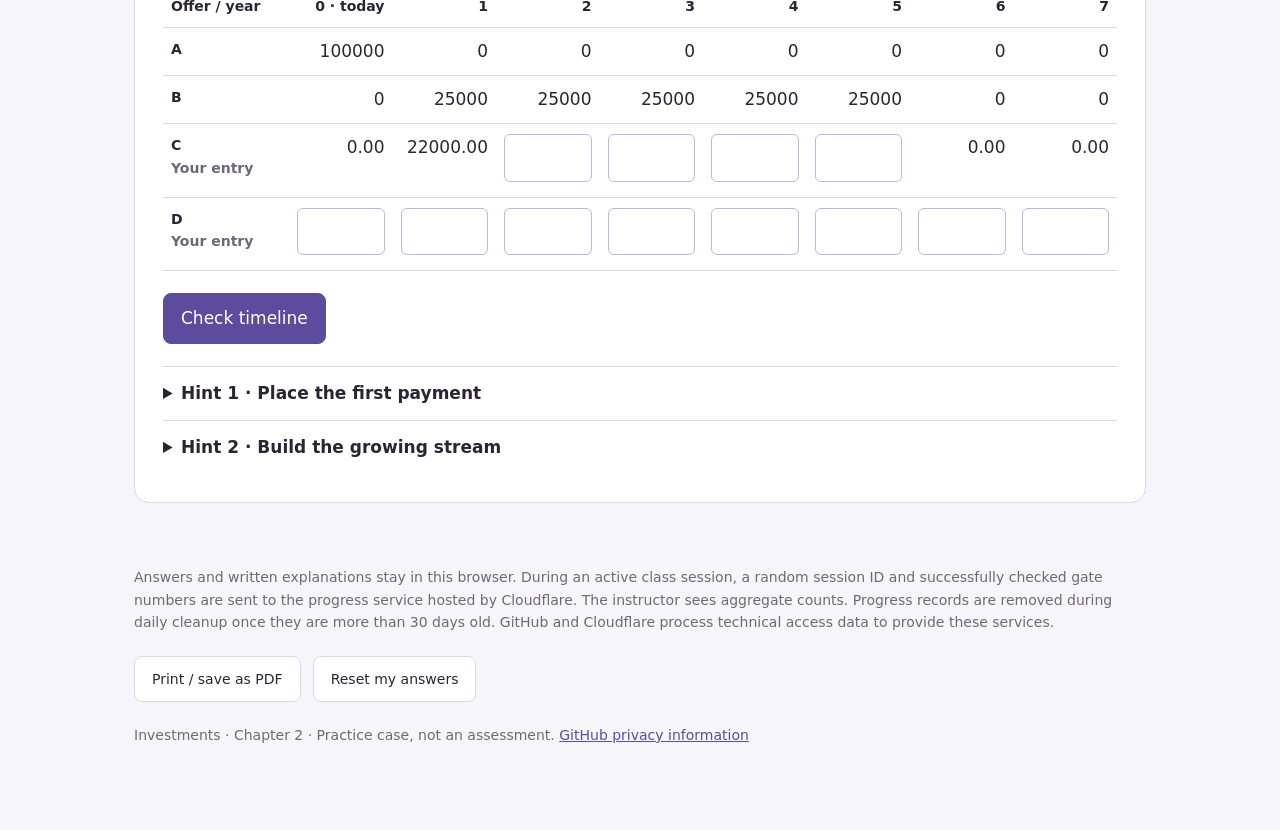
==== commit de5d38da: "Guide student cases through sequential checkpoints and remove display grouping" ====
--- a/chapter2/index.html
+++ b/chapter2/index.html
@@ -5,55 +5,56 @@
 
 .cash-flow-table{table-layout:fixed;min-width:940px}.cash-flow-table th:first-child{width:126px}.cash-flow-table td,.cash-flow-table th{text-align:right;font-variant-numeric:tabular-nums}.cash-flow-table th:first-child{text-align:left}.cash-flow-table input{min-width:0;width:100%;padding:9px 6px}.cash-flow-table .feedback{text-align:left;overflow-wrap:anywhere}.discount-table{min-width:740px;table-layout:fixed}.discount-table th:first-child{width:190px}.discount-table input{min-width:0;width:100%}.discount-table td{font-variant-numeric:tabular-nums}
 /* HSRM muted palette */ a,a:visited{color:#5B4C9E} h1,h2{color:#362047} .result,.answer{color:#362047}
-</style><link rel="stylesheet" href="../shared/number-input.css?v=flex-numbers-20261117"></head><body>
+</style><link rel="stylesheet" href="../shared/number-input.css?v=flex-numbers-20261117"><link rel="stylesheet" href="../shared/case-gates.css?v=guided-20261117"></head><body>
 <header><strong>INVESTMENTS / LAB</strong><span>Wiesbaden Business School · Chapter 2</span></header>
 <main><div class="eyebrow">Guided case 01 · Time value of money</div><h1>One business.<br>Four payment offers.</h1><p class="lead">You are selling your software business. Which offer creates the most value today? Build the timeline, value the payments and defend your decision.</p><div class="meta"><span>25–35 minutes</span><span>Work in pairs</span><span>Calculator welcome</span><span>No sign-in</span></div>
-<p class="small">Try each phase before checking. Use hints when needed. All amounts are in EUR. English and German number formats are accepted, including thousands separators, spaces and decimal commas or points. For ambiguous entries, check the “Read as” note below the field. Round final amounts to cents.</p><div class="progress" aria-hidden="true"><div id="bar"></div></div><p id="progress" class="small" aria-live="polite">0 of 4 checkpoints completed</p><nav aria-label="Case phases"><a href="#phase1">01 · Timeline</a><a href="#phase2">02 · Equal payments</a><a href="#phase3">03 · Growth & delay</a><a href="#phase4">04 · Decision</a></nav>
-<section aria-labelledby="brief"><div class="eyebrow">The brief</div><h2 id="brief">Compare like with like</h2><p>Four buyers offer the following payment schedules for the same business. Ownership transfers today under every offer. There are no further operating obligations. Assume all payments are certain and ignore taxes and transaction costs. The appropriate effective annual discount rate is <strong>8%</strong>. Unless stated otherwise, payments arrive at year-end.</p><div class="cards"><article class="offer"><strong>A</strong><p>€100,000<br>today.</p></article><article class="offer"><strong>B</strong><p>€25,000 each year<br>in years 1–5.</p></article><article class="offer"><strong>C</strong><p>€22,000 in year 1;<br>payments grow by 5% annually, ending in year 5.</p></article><article class="offer"><strong>D</strong><p>€15,000 today;<br>€30,000 each year in years 3–7.</p></article></div><p class="note">Your task: recommend the offer with the highest present value. First identify <em>when</em> each payment occurs; then decide how to value it.</p></section>
-<section id="phase1"><div class="eyebrow">01 / 4 · About 6 minutes</div><h2>Draw the cash-flow timeline</h2><p>A and B are provided as examples. Complete the missing cash flows for C and D. Enter 0 when no payment occurs. C has five payments, not five growth increases.</p><div class="table-wrap"><table class="cash-flow-table"><caption class="small">Cash flows received at each date (EUR). Scroll horizontally on smaller screens.</caption><thead><tr><th scope="col">Offer / year</th><th scope="col">0 · today</th><th scope="col">1</th><th scope="col">2</th><th scope="col">3</th><th scope="col">4</th><th scope="col">5</th><th scope="col">6</th><th scope="col">7</th></tr></thead><tbody id="timeline"></tbody></table></div><div class="actions"><button class="primary" data-check="1">Check timeline</button><span class="status" id="status1" role="status"></span></div><details><summary>Hint 1 · Place the first payment</summary><p>C begins at t = 1. D contains a payment at t = 0 and a separate stream starting at t = 3.</p></details><details><summary>Hint 2 · Build the growing stream</summary><p>For C, multiply the previous year's payment by 1.05. Equivalently: Cₜ = 22,000 × 1.05^(t − 1), for t = 1, …, 5. Keep full precision while calculating.</p></details></section>
-<section id="phase2"><div class="eyebrow">02 / 4 · About 7 minutes</div><h2>Value offer B in two ways</h2><p>Discount each payment to today. Then use the ordinary-annuity formula as an independent check.</p><div class="table-wrap"><table class="discount-table"><caption class="small">Offer B: cash flows and their present values (EUR). Scroll horizontally on smaller screens.</caption><thead><tr><th scope="col">Offer B / year</th><th scope="col">1</th><th scope="col">2</th><th scope="col">3</th><th scope="col">4</th><th scope="col">5</th></tr></thead><tbody id="discounts"></tbody></table></div><div id="bfields"></div><div class="actions"><button class="primary" data-check="2">Check offer B</button><span class="status" id="status2" role="status"></span></div><details><summary>Hint 1 · Discount each payment</summary><p>A year-t payment is divided by (1.08)^t. The payment at t = 1 is discounted once.</p></details><details><summary>Hint 2 · Use the annuity shortcut</summary><p class="formula">PV₀ = C × [1 − (1 + r)^(−n)] / r</p><p>Here C = 25,000, r = 0.08 and n = 5. The first payment is one period after the valuation date.</p></details></section>
-<section id="phase3"><div class="eyebrow">03 / 4 · About 10 minutes</div><h2>Handle growth and a delayed start</h2><div class="two"><article><h3>Offer C · Growing payments</h3><p>Use the growing-annuity formula to value the five payments. Identify the first cash flow and the number of payments carefully.</p><div id="cfields"></div></article><article><h3>Offer D · Delayed payments</h3><p>First value the five €30,000 payments as an annuity. At what date does that value sit? Bring it to today, then add the immediate payment.</p><div id="dfields"></div></article></div><div class="actions"><button class="primary" data-check="3">Check offers C & D</button><span class="status" id="status3" role="status"></span></div><details><summary>Hint 1 · Choose the valuation date</summary><p>The standard annuity formula gives a value one period before the first payment. D's first annual payment is at t = 3. The immediate €15,000 is already a value at t = 0.</p></details><details><summary>Hint 2 · Formula and sequence</summary><p class="formula">C: PV₀ = C₁ / (r − g) × [1 − ((1 + g)/(1 + r))^n]</p><p>Use C₁ = 22,000, r = 0.08, g = 0.05, n = 5.</p><p class="formula">D: PV₂ = 30,000 × [1 − 1.08^(−5)] / 0.08<br>PV₀ = 15,000 + PV₂ / 1.08²</p></details></section>
-<section id="phase4"><div class="eyebrow">04 / 4 · About 5 minutes</div><h2>Make the recommendation</h2><p>Record your four present values. Select the best offer and calculate its advantage over the next-best offer.</p><div id="comparison" class="table-wrap"></div><label class="field">Recommended offer<select id="choice"><option value="">Choose an offer</option><option>A</option><option>B</option><option>C</option><option>D</option></select></label><div id="advantage"></div><label for="reason">Your reasoning · 2–3 sentences</label><textarea id="reason" placeholder="Explain why timing matters and why the largest sum of undiscounted payments need not be the best offer."></textarea><p class="small">Your explanation is for discussion with your partner and lecturer; it is not automatically graded.</p><div class="actions"><button class="primary" data-check="4">Check recommendation</button><span class="status" id="status4" role="status"></span></div><details><summary>Discussion prompts</summary><p>Why is comparing undiscounted totals insufficient? How do the amounts and timing of C’s payments differ from B’s? What assumptions make a single 8% rate appropriate here? Would your recommendation necessarily remain valid if payment risk differed across buyers?</p></details></section>
-<section><div class="eyebrow">Optional extension</div><h2>What if payments never end?</h2><p>Buyer E offers €8,000 per year forever, starting at t = 1. Buyer F offers €6,000 at t = 1, growing at 2% per year forever. Use the same 8% rate. Compare their present values with A.</p><details><summary>Hint · Perpetuities</summary><p>For E use C/r. For F use C₁/(r − g); this requires r &gt; g.</p></details></section>
+<p class="small">Try each phase before checking. Use hints when needed. All amounts are in EUR. Complete each gate to unlock the next section. English and German number formats are accepted, including thousands separators, spaces and decimal commas or points. For ambiguous entries, check the “Read as” note below the field. Round final amounts to cents.</p><div class="progress" aria-hidden="true"><div id="bar"></div></div><p id="progress" class="small" aria-live="polite">0 of 4 checkpoints completed</p><nav aria-label="Case phases"><a href="#phase1">01 · Timeline</a><a href="#phase2">02 · Equal payments</a><a href="#phase3">03 · Growth & delay</a><a href="#phase4">04 · Decision</a></nav>
+<section aria-labelledby="brief"><div class="eyebrow">The brief</div><h2 id="brief">Compare like with like</h2><p>Four buyers offer the following payment schedules for the same business. Ownership transfers today under every offer. There are no further operating obligations. Assume all payments are certain and ignore taxes and transaction costs. The appropriate effective annual discount rate is <strong>8%</strong>. Unless stated otherwise, payments arrive at year-end.</p><div class="cards"><article class="offer"><strong>A</strong><p>€100000<br>today.</p></article><article class="offer"><strong>B</strong><p>€25000 each year<br>in years 1–5.</p></article><article class="offer"><strong>C</strong><p>€22000 in year 1;<br>payments grow by 5% annually, ending in year 5.</p></article><article class="offer"><strong>D</strong><p>€15000 today;<br>€30000 each year in years 3–7.</p></article></div><p class="note">Your task: recommend the offer with the highest present value. First identify <em>when</em> each payment occurs; then decide how to value it.</p></section>
+<section id="phase1" data-case-gate="1"><div class="eyebrow">01 / 4 · About 6 minutes</div><h2>Draw the cash-flow timeline</h2><p>A and B are provided as examples. Complete the missing cash flows for C and D. Enter 0 when no payment occurs. C has five payments, not five growth increases.</p><div class="table-wrap"><table class="cash-flow-table"><caption class="small">Cash flows received at each date (EUR). Scroll horizontally on smaller screens.</caption><thead><tr><th scope="col">Offer / year</th><th scope="col">0 · today</th><th scope="col">1</th><th scope="col">2</th><th scope="col">3</th><th scope="col">4</th><th scope="col">5</th><th scope="col">6</th><th scope="col">7</th></tr></thead><tbody id="timeline"></tbody></table></div><div class="actions"><button class="primary" data-check="1">Check timeline</button><span class="status" id="status1" role="status"></span></div><details><summary>Hint 1 · Place the first payment</summary><p>C begins at t = 1. D contains a payment at t = 0 and a separate stream starting at t = 3.</p></details><details><summary>Hint 2 · Build the growing stream</summary><p>For C, multiply the previous year's payment by 1.05. Equivalently: Cₜ = 22000 × 1.05^(t − 1), for t = 1, …, 5. Keep full precision while calculating.</p></details></section>
+<section id="phase2" data-case-gate="2" hidden><div class="eyebrow">02 / 4 · About 7 minutes</div><h2>Value offer B in two ways</h2><p>Discount each payment to today. Then use the ordinary-annuity formula as an independent check.</p><div class="table-wrap"><table class="discount-table"><caption class="small">Offer B: cash flows and their present values (EUR). Scroll horizontally on smaller screens.</caption><thead><tr><th scope="col">Offer B / year</th><th scope="col">1</th><th scope="col">2</th><th scope="col">3</th><th scope="col">4</th><th scope="col">5</th></tr></thead><tbody id="discounts"></tbody></table></div><div id="bfields"></div><div class="actions"><button class="primary" data-check="2">Check offer B</button><span class="status" id="status2" role="status"></span></div><details><summary>Hint 1 · Discount each payment</summary><p>A year-t payment is divided by (1.08)^t. The payment at t = 1 is discounted once.</p></details><details><summary>Hint 2 · Use the annuity shortcut</summary><p class="formula">PV₀ = C × [1 − (1 + r)^(−n)] / r</p><p>Here C = 25000, r = 0.08 and n = 5. The first payment is one period after the valuation date.</p></details></section>
+<section id="phase3" data-case-gate="3" hidden><div class="eyebrow">03 / 4 · About 10 minutes</div><h2>Handle growth and a delayed start</h2><div class="two"><article><h3>Offer C · Growing payments</h3><p>Use the growing-annuity formula to value the five payments. Identify the first cash flow and the number of payments carefully.</p><div id="cfields"></div></article><article><h3>Offer D · Delayed payments</h3><p>First value the five €30000 payments as an annuity. At what date does that value sit? Bring it to today, then add the immediate payment.</p><div id="dfields"></div></article></div><div class="actions"><button class="primary" data-check="3">Check offers C & D</button><span class="status" id="status3" role="status"></span></div><details><summary>Hint 1 · Choose the valuation date</summary><p>The standard annuity formula gives a value one period before the first payment. D's first annual payment is at t = 3. The immediate €15000 is already a value at t = 0.</p></details><details><summary>Hint 2 · Formula and sequence</summary><p class="formula">C: PV₀ = C₁ / (r − g) × [1 − ((1 + g)/(1 + r))^n]</p><p>Use C₁ = 22000, r = 0.08, g = 0.05, n = 5.</p><p class="formula">D: PV₂ = 30000 × [1 − 1.08^(−5)] / 0.08<br>PV₀ = 15000 + PV₂ / 1.08²</p></details></section>
+<section id="phase4" data-case-gate="4" hidden><div class="eyebrow">04 / 4 · About 5 minutes</div><h2>Make the recommendation</h2><p>Record your four present values. Select the best offer and calculate its advantage over the next-best offer.</p><div id="comparison" class="table-wrap"></div><label class="field">Recommended offer<select id="choice"><option value="">Choose an offer</option><option>A</option><option>B</option><option>C</option><option>D</option></select></label><div id="advantage"></div><label for="reason">Your reasoning · 2–3 sentences</label><textarea id="reason" placeholder="Explain why timing matters and why the largest sum of undiscounted payments need not be the best offer."></textarea><p class="small">Your explanation is for discussion with your partner and lecturer; it is not automatically graded.</p><div class="actions"><button class="primary" data-check="4">Check recommendation</button><span class="status" id="status4" role="status"></span></div><details><summary>Discussion prompts</summary><p>Why is comparing undiscounted totals insufficient? How do the amounts and timing of C’s payments differ from B’s? What assumptions make a single 8% rate appropriate here? Would your recommendation necessarily remain valid if payment risk differed across buyers?</p></details></section>
+<section data-case-extra hidden><div class="eyebrow">Optional extension</div><h2>What if payments never end?</h2><p>Buyer E offers €8000 per year forever, starting at t = 1. Buyer F offers €6000 at t = 1, growing at 2% per year forever. Use the same 8% rate. Compare their present values with A.</p><details><summary>Hint · Perpetuities</summary><p>For E use C/r. For F use C₁/(r − g); this requires r &gt; g.</p></details></section>
 <footer><p id="saveState" role="status">Answers and written explanations stay in this browser. During an active class session, a random session ID and successfully checked gate numbers are sent to the progress service hosted by Cloudflare. The instructor sees aggregate counts. Progress records are removed during daily cleanup once they are more than 30 days old. GitHub and Cloudflare process technical access data to provide these services.</p><div class="actions"><button id="print">Print / save as PDF</button><button id="reset">Reset my answers</button></div><p>Investments · Chapter 2 · Practice case, not an assessment. <a href="https://docs.github.com/en/site-policy/privacy-policies/github-general-privacy-statement">GitHub privacy information</a></p></footer></main>
-<script src="../shared/number-input.js?v=flex-numbers-20261117"></script><script src="../shared/live-config.js"></script><script src="../shared/student-progress.js"></script><script>
+<script src="../shared/case-gates.js?v=guided-20261117"></script><script src="../shared/number-input.js?v=flex-numbers-20261117"></script><script src="../shared/live-config.js"></script><script src="../shared/student-progress.js"></script><script>
 (async()=>{
 const live=await window.InvestmentsLive.start("chapter2");
 'use strict';
 const KEY=live.key('investments-case-01-v1'), fields={},completed=new Set();
-const fmt=n=>n.toLocaleString('en-GB',{minimumFractionDigits:2,maximumFractionDigits:2});
+const caseFlow=window.InvestmentsCaseFlow.create(completed);
+const fmt=n=>n.toLocaleString('en-GB',{minimumFractionDigits:2,maximumFractionDigits:2,useGrouping:false});
 const ann=(c,n,r=.08)=>c*(1-(1+r)**(-n))/r;
 const pvB=ann(25000,5),pvC=22000/(.08-.05)*(1-(1.05/1.08)**5),d2=ann(30000,5),d0=d2/1.08**2+15000;
 function input(id,expected,phase,label,hint,tol=.05){fields[id]={expected,phase,hint,tol};return `<input id="${id}" aria-label="${label}" aria-describedby="f-${id}" inputmode="decimal" data-number-kind="${label.includes('EUR')?'number':label.includes('%')?'percent':'number'}" autocomplete="off"><span class="feedback" id="f-${id}"></span>`}
 function field(id,n,p,label,hint,tol){return `<label class="field">${label}${input(id,n,p,label,hint,tol)}</label>`}
 for(const offer of ['A','B','C','D']){
  const cells=Array.from({length:8},(_,t)=>{
-  if(offer==='A')return t===0?'100,000':'0';
-  if(offer==='B')return t>=1&&t<=5?'25,000':'0';
-  if(offer==='C'){const c=t>=1&&t<=5?22000*1.05**(t-1):0;return [0,1,6,7].includes(t)?fmt(c):input('c'+t,c,1,'Offer C, year '+t,'Start with €22,000 at t = 1 and apply 5% growth each following year.');}
-  const d=t===0?15000:t>=3?30000:0;return input('d'+t,d,1,'Offer D, year '+t,'€15,000 today; €30,000 in years 3–7; otherwise 0.');
+  if(offer==='A')return t===0?'100000':'0';
+  if(offer==='B')return t>=1&&t<=5?'25000':'0';
+  if(offer==='C'){const c=t>=1&&t<=5?22000*1.05**(t-1):0;return [0,1,6,7].includes(t)?fmt(c):input('c'+t,c,1,'Offer C, year '+t,'Start with €22000 at t = 1 and apply 5% growth each following year.');}
+  const d=t===0?15000:t>=3?30000:0;return input('d'+t,d,1,'Offer D, year '+t,'€15000 today; €30000 in years 3–7; otherwise 0.');
  });
  document.querySelector('#timeline').insertAdjacentHTML('beforeend','<tr><th scope="row">'+offer+(['C','D'].includes(offer)?'<br><span class="small">Your entry</span>':'')+'</th>'+cells.map(cell=>'<td>'+cell+'</td>').join('')+'</tr>');
 }
 const discountYears=[1,2,3,4,5];
-document.querySelector('#discounts').innerHTML='<tr><th scope="row">Cash flow (EUR)</th>'+discountYears.map(()=>'<td>25,000</td>').join('')+'</tr><tr><th scope="row">Present value at t = 0 (EUR)</th>'+discountYears.map(t=>'<td>'+input('b'+t,25000/1.08**t,2,'Discounted payment, year '+t,'Divide €25,000 by 1.08 raised to the payment year.')+'</td>').join('')+'</tr>';
+document.querySelector('#discounts').innerHTML='<tr><th scope="row">Cash flow (EUR)</th>'+discountYears.map(()=>'<td>25000</td>').join('')+'</tr><tr><th scope="row">Present value at t = 0 (EUR)</th>'+discountYears.map(t=>'<td>'+input('b'+t,25000/1.08**t,2,'Discounted payment, year '+t,'Divide €25000 by 1.08 raised to the payment year.')+'</td>').join('')+'</tr>';
 document.querySelector('#bfields').innerHTML=field('bsum',pvB,2,'Sum of discounted payments (EUR)','Add the five discounted payments.')+field('bann',pvB,2,'Present value using the annuity formula (EUR)','Use five payments and r = 0.08.');
 document.querySelector('#cfields').innerHTML=field('cpv',pvC,3,'Present value of C today (EUR)','Use the year-1 payment, five payments, and g = 0.05.');
-document.querySelector('#dfields').innerHTML=field('date',2,3,'Annuity valuation date t =','The value sits one period before the first payment.',0)+field('dann',d2,3,'Value of the five-payment annuity at that date (EUR)','Use €30,000 and five annual payments.')+field('dstream',d2/1.08**2,3,'Present value of that stream today (EUR)','Discount the annuity value from t = 2 to t = 0.')+field('dpv',d0,3,'Total present value of D today (EUR)','Add the immediate €15,000 to the discounted stream.');
+document.querySelector('#dfields').innerHTML=field('date',2,3,'Annuity valuation date t =','The value sits one period before the first payment.',0)+field('dann',d2,3,'Value of the five-payment annuity at that date (EUR)','Use €30000 and five annual payments.')+field('dstream',d2/1.08**2,3,'Present value of that stream today (EUR)','Discount the annuity value from t = 2 to t = 0.')+field('dpv',d0,3,'Total present value of D today (EUR)','Add the immediate €15000 to the discounted stream.');
 document.querySelector('#comparison').innerHTML='<table><thead><tr><th>Offer</th><th>Present value today (EUR)</th></tr></thead><tbody>'+Object.entries({A:100000,B:pvB,C:pvC,D:d0}).map(([k,v])=>`<tr><th scope="row">${k}</th><td>${input('final'+k,v,4,'Final present value of '+k,'Revisit the corresponding valuation; compare all offers at t = 0.')}</td></tr>`).join('')+'</tbody></table>';
 document.querySelector('#advantage').innerHTML=field('gap',d0-100000,4,'Advantage over the next-best offer (EUR)','Subtract the second-highest PV from the highest PV.');
 function value(id){return window.InvestmentsNumbers.read(document.getElementById(id))}
 function follows(id,n){let own;if(id==='bsum'){own=[1,2,3,4,5].reduce((s,t)=>s+value('b'+t),0)}if(id==='dstream')own=value('dann')/1.08**value('date');if(id==='dpv')own=value('dstream')+15000;if(id==='cpv')own=22000/1.08+[2,3,4,5].reduce((s,t)=>s+value('c'+t)/1.08**t,0);return Number.isFinite(own)&&Math.abs(n-own)<=.06}
-function progress(){document.getElementById('bar').style.width=completed.size*25+'%';document.getElementById('progress').textContent=completed.size+' of 4 checkpoints completed'}
-function check(p){let ok=true;for(const[id,f]of Object.entries(fields)){if(f.phase!==p)continue;const el=document.getElementById(id),n=value(id),good=Number.isFinite(n)&&Math.abs(n-f.expected)<=f.tol;const msg=document.getElementById('f-'+id);el.setAttribute('aria-invalid',String(!good));el.dataset.ok=String(good);msg.className='feedback '+(good?'good':'bad');msg.textContent=good?'Correct.':!Number.isFinite(n)?'Enter a valid number, for example 12,345.67 or 12.345,67.':follows(id,n)?'Consistent with your earlier entries. Recheck the earlier values or valuation date.':f.hint;ok=ok&&good}
+function progress(){caseFlow.sync();document.getElementById('bar').style.width=completed.size*25+'%';document.getElementById('progress').textContent=completed.size+' of 4 checkpoints completed'}
+function check(p,report=true){if(!caseFlow.canCheck(p))return;let ok=true;for(const[id,f]of Object.entries(fields)){if(f.phase!==p)continue;const el=document.getElementById(id),n=value(id),good=Number.isFinite(n)&&Math.abs(n-f.expected)<=f.tol;const msg=document.getElementById('f-'+id);el.setAttribute('aria-invalid',String(!good));el.dataset.ok=String(good);msg.className='feedback '+(good?'good':'bad');msg.textContent=good?'Correct.':!Number.isFinite(n)?'Enter a valid number; English and German formats are accepted.':follows(id,n)?'Consistent with your earlier entries. Recheck the earlier values or valuation date.':f.hint;ok=ok&&good}
 if(p===4&&document.getElementById('choice').value!=='D')ok=false;
-if(ok){completed.add(p);live.passed(p);}else completed.delete(p);document.getElementById('status'+p).textContent=ok?(p===4?'Numerical checks complete. Discuss your reasoning.':'Checkpoint complete.'):'Revisit the marked entries'+(p===4?' and your selected offer.':'.');progress();save()}
+if(ok){completed.add(p);if(report)live.passed(p);}else completed.delete(p);document.getElementById('status'+p).textContent=ok?(p===4?'Numerical checks complete. Discuss your reasoning.':'Checkpoint complete.'):'Revisit the marked entries'+(p===4?' and your selected offer.':'.');progress();save()}
 function save(){const answers={};document.querySelectorAll('input,select,textarea').forEach(el=>answers[el.id]=el.value);try{localStorage.setItem(KEY,JSON.stringify({answers,completed:[...completed]}))}catch{document.getElementById('saveState').textContent='Browser storage is unavailable. Keep this tab open or print your work; answers will not be saved.'}}
 try{const data=JSON.parse(localStorage.getItem(KEY)||'{}');Object.entries(data.answers||{}).forEach(([id,v])=>{const el=document.getElementById(id);if(el)el.value=String(v)});for(const p of data.completed||[])if([1,2,3,4].includes(p))completed.add(p);progress()}catch{}
 document.querySelectorAll('[data-check]').forEach(b=>b.addEventListener('click',()=>check(Number(b.dataset.check))));
 document.querySelectorAll('input,select,textarea').forEach(el=>el.addEventListener('input',()=>{const phase=fields[el.id]?.phase||(el.id==='choice'?4:0);if(phase){completed.delete(phase);document.getElementById('status'+phase).textContent='Changed — check this phase again.';progress()}if(fields[el.id]){el.removeAttribute('aria-invalid');delete el.dataset.ok;document.getElementById('f-'+el.id).textContent=''}save()}));
 document.getElementById('print').addEventListener('click',()=>window.print());document.getElementById('reset').addEventListener('click',()=>{if(confirm('Clear all your answers on this device?')){document.querySelectorAll('input,select,textarea').forEach(el=>{el.value='';el.removeAttribute('aria-invalid');delete el.dataset.ok});document.querySelectorAll('.feedback,.status').forEach(el=>el.textContent='');completed.clear();progress();save()}});
-window.InvestmentsNumbers.mount();
+window.InvestmentsNumbers.mount();caseFlow.restore(check);progress();
 })();
 </script></body></html>
 
--- a/shared/case-gates.css
+++ b/shared/case-gates.css
@@ -0,0 +1,5 @@
+section[data-case-gate][hidden],section[data-case-extra][hidden],.case-gate-next[hidden],.case-resume[hidden]{display:none!important}
+nav a.case-step-locked{opacity:.5;cursor:default;background:#F6F5FA}
+.case-gate-next{margin:16px 0 20px}.case-gate-next a{display:inline-block;padding:10px 15px;border:1px solid #BDB5E3;border-radius:8px;background:#EEEBF8;color:#362047;text-decoration:none;font-size:15px}.case-gate-next a:focus-visible,.case-resume button:focus-visible{outline:3px solid #7A6B9E;outline-offset:3px}
+.case-resume{font-size:14px;color:#6E6878;margin:20px 0}.case-resume button{font:inherit;color:#5B4C9E;border:0;border-bottom:1px dotted #BDB5E3;border-radius:0;background:transparent;padding:2px 0;cursor:pointer}
+@media print{.case-gate-next,.case-resume{display:none!important}}
